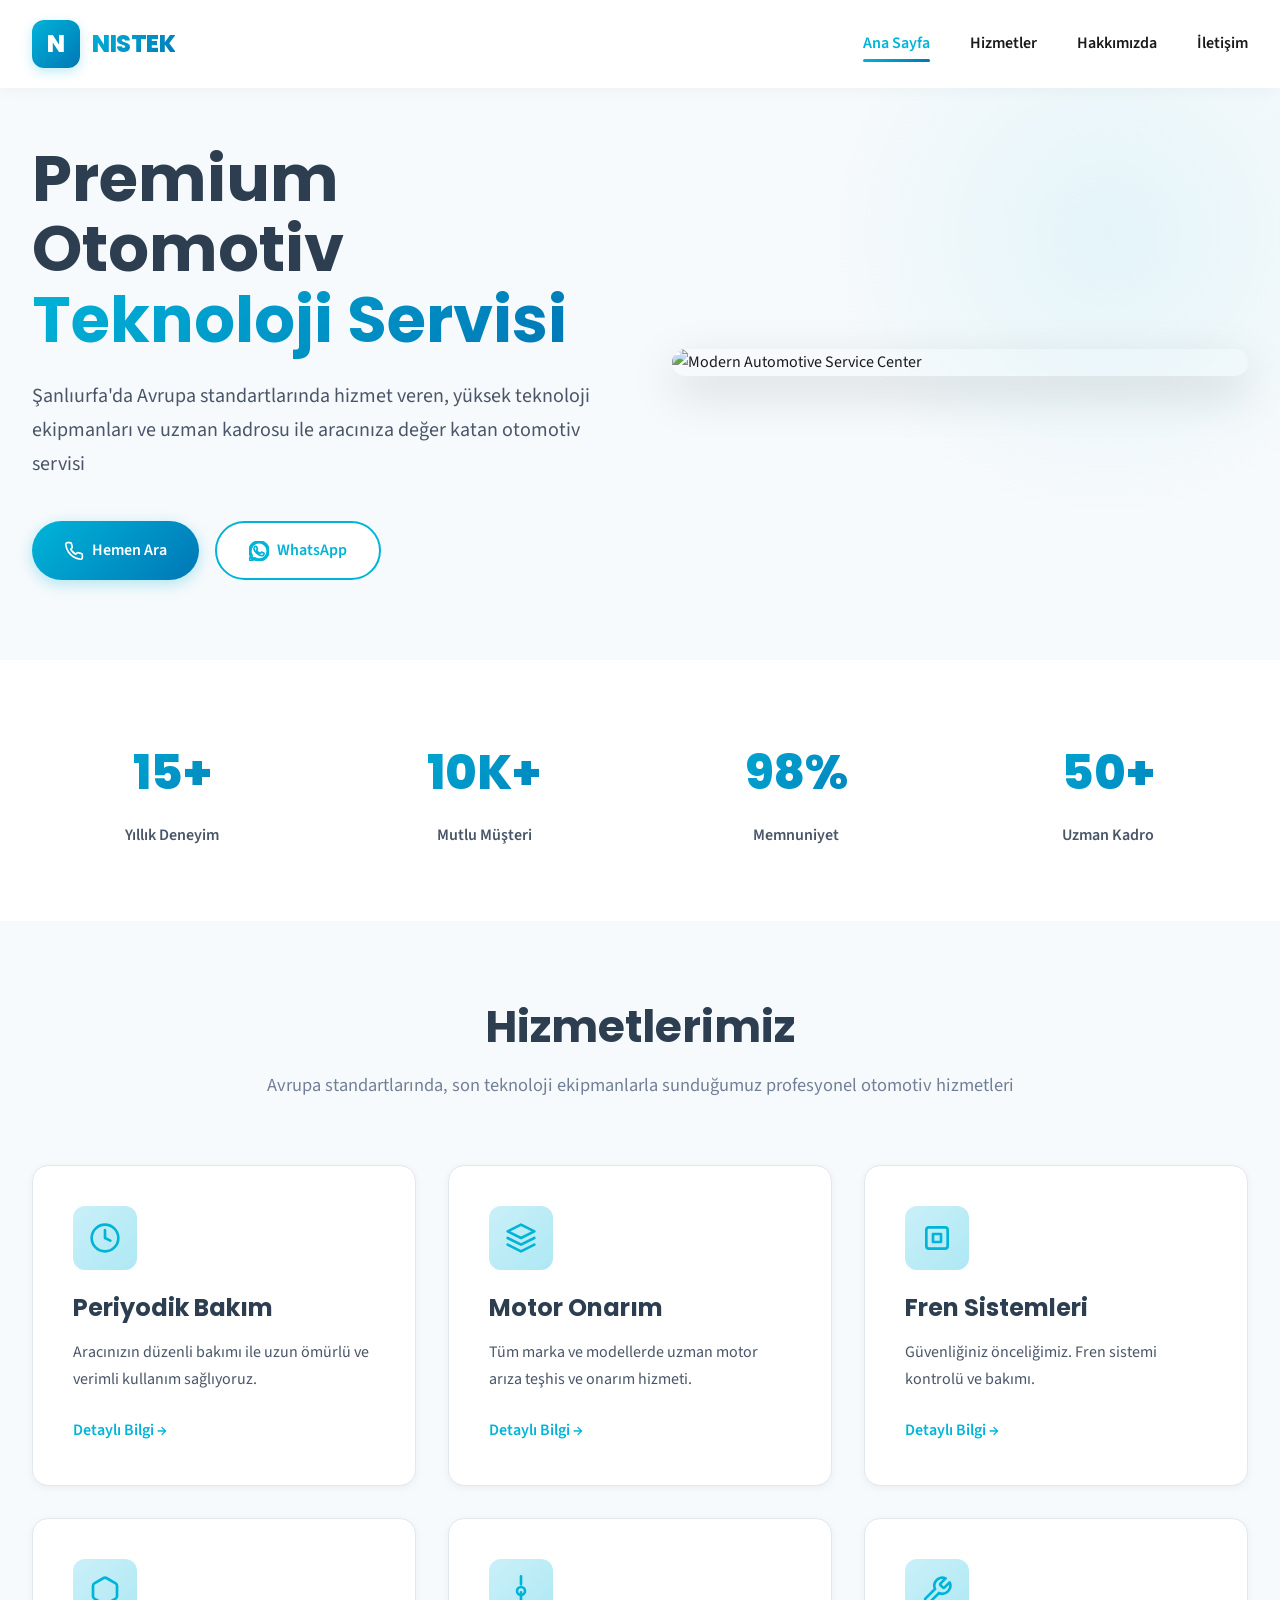
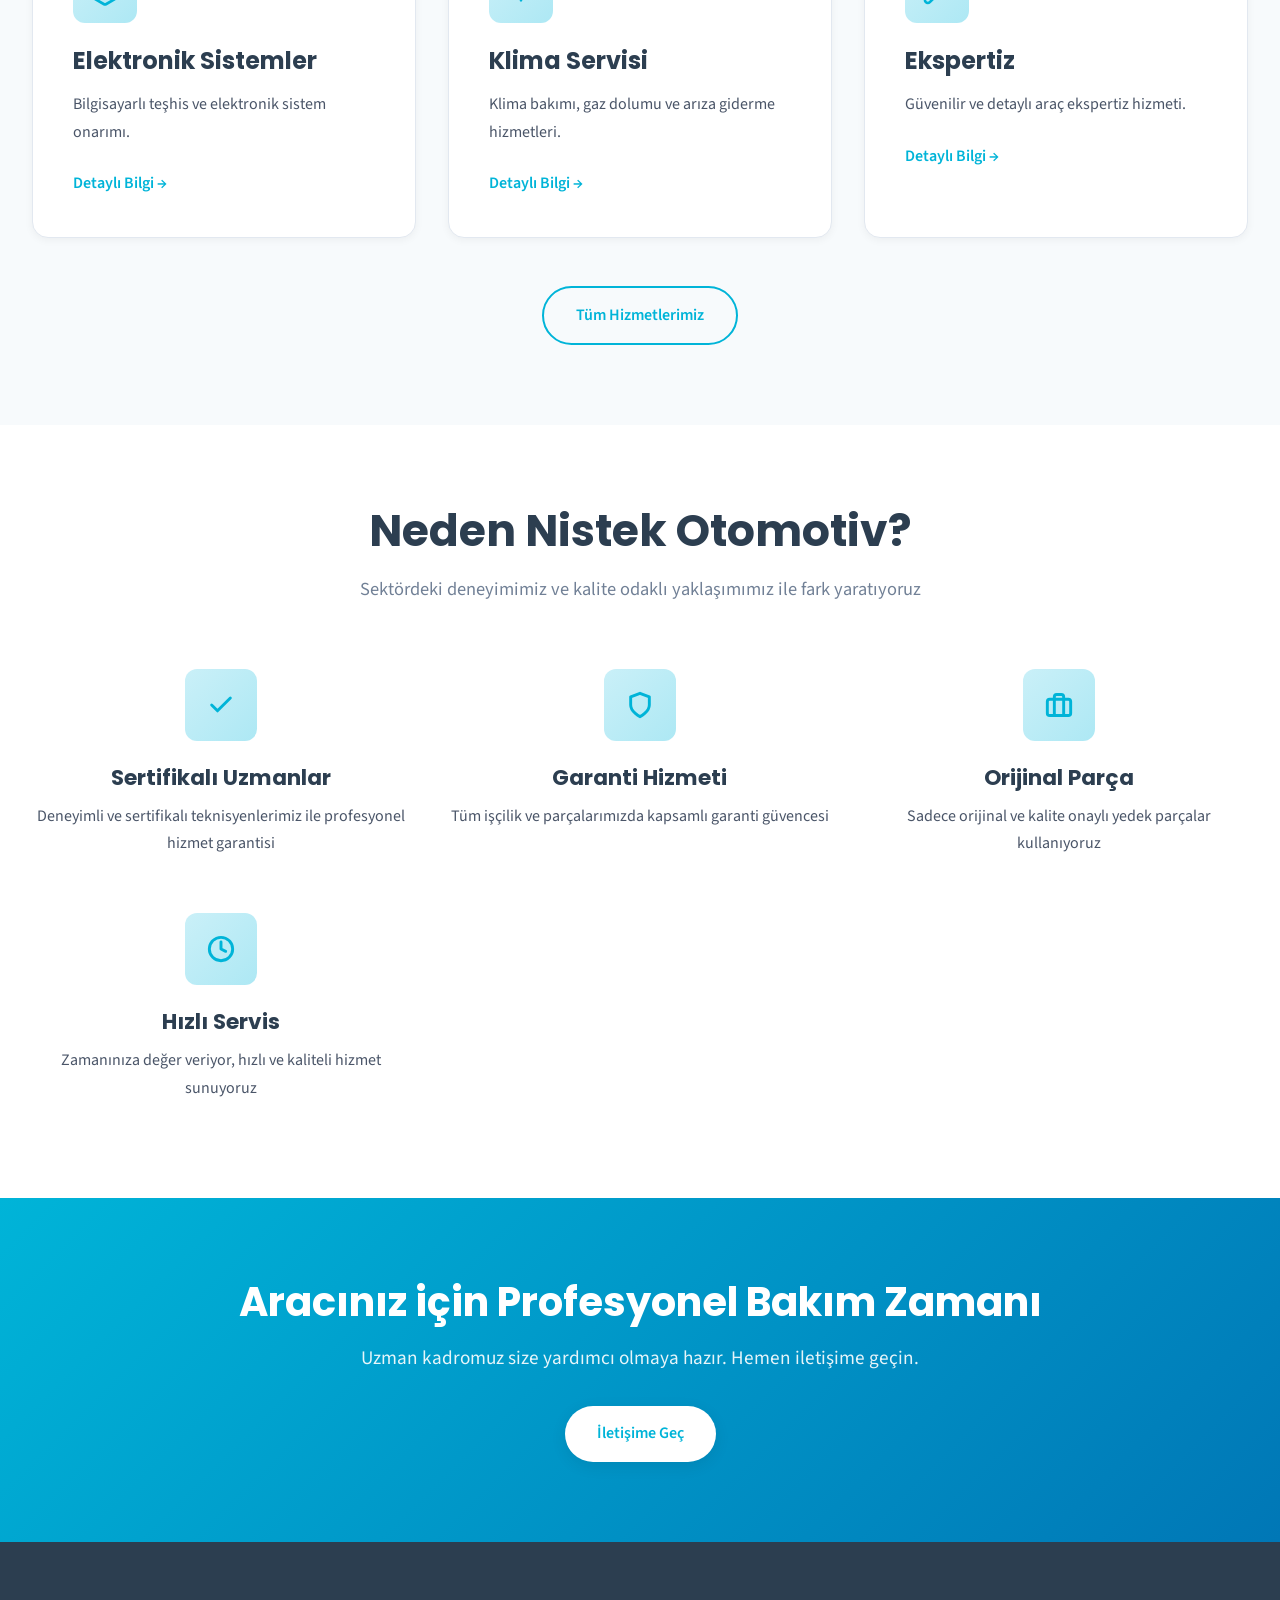
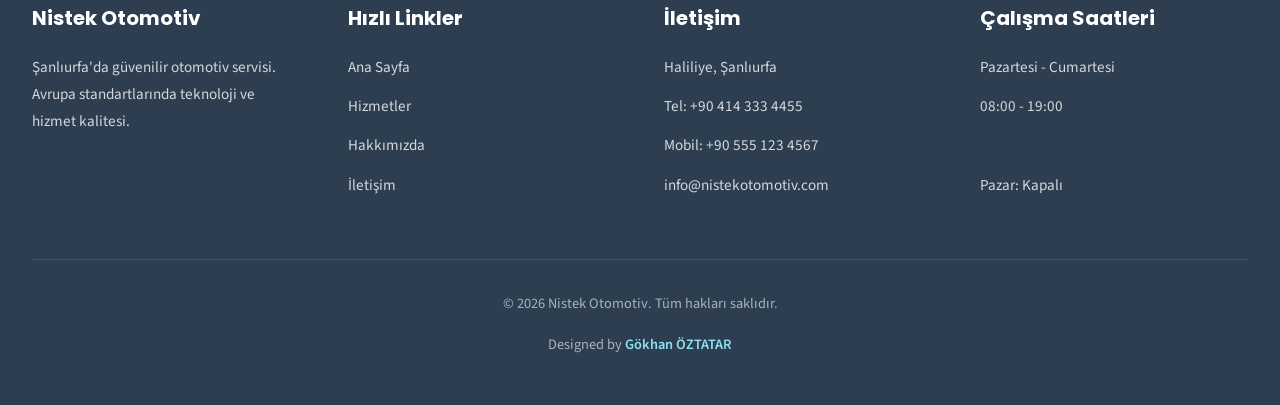
==== index.html @ 3eafb085 "Add files via upload" ====
<!DOCTYPE html>
<html lang="tr">
<head>
    <meta charset="UTF-8">
    <meta name="viewport" content="width=device-width, initial-scale=1.0">
    <title>Nistek Otomotiv - Premium Otomotiv Teknoloji Servisi | Şanlıurfa</title>
    <meta name="description" content="Şanlıurfa'nın en güvenilir otomotiv servisi. Avrupa standartlarında teknoloji ve uzman kadro ile araç bakım ve onarım hizmetleri.">
    <link href="https://fonts.googleapis.com/css2?family=Poppins:wght@300;400;500;600;700;800&family=Source+Sans+Pro:wght@300;400;600;700&display=swap" rel="stylesheet">
    <link rel="stylesheet" href="style.css">
</head>
<body>
    <!-- Header / Navigation -->
    <header class="site-header">
        <div class="container">
            <div class="logo">
                <a href="index.html">
                    <span class="logo-icon">N</span>
                    <span class="logo-text">NISTEK</span>
                </a>
            </div>
            <nav class="main-nav">
                <ul class="nav-menu">
                    <li><a href="index.html" class="active">Ana Sayfa</a></li>
                    <li><a href="hizmetler.html">Hizmetler</a></li>
                    <li><a href="hakkimizda.html">Hakkımızda</a></li>
                    <li><a href="iletisim.html">İletişim</a></li>
                </ul>
                <button class="mobile-toggle" aria-label="Menu">
                    <span></span>
                    <span></span>
                    <span></span>
                </button>
            </nav>
        </div>
    </header>

    <!-- Hero Section -->
    <section class="hero">
        <div class="hero-background">
            <div class="hero-pattern"></div>
        </div>
        <div class="container">
            <div class="hero-content">
                <h1 class="hero-title">
                    Premium Otomotiv<br>
                    <span class="gradient-text">Teknoloji Servisi</span>
                </h1>
                <p class="hero-subtitle">
                    Şanlıurfa'da Avrupa standartlarında hizmet veren, yüksek teknoloji ekipmanları ve uzman kadrosu ile aracınıza değer katan otomotiv servisi
                </p>
                <div class="hero-actions">
                    <a href="tel:+904143334455" class="btn btn-primary">
                        <svg viewBox="0 0 24 24" width="20" height="20">
                            <path d="M22 16.92v3a2 2 0 0 1-2.18 2 19.79 19.79 0 0 1-8.63-3.07 19.5 19.5 0 0 1-6-6 19.79 19.79 0 0 1-3.07-8.67A2 2 0 0 1 4.11 2h3a2 2 0 0 1 2 1.72 12.84 12.84 0 0 0 .7 2.81 2 2 0 0 1-.45 2.11L8.09 9.91a16 16 0 0 0 6 6l1.27-1.27a2 2 0 0 1 2.11-.45 12.84 12.84 0 0 0 2.81.7A2 2 0 0 1 22 16.92z"/>
                        </svg>
                        Hemen Ara
                    </a>
                    <a href="https://wa.me/905551234567" class="btn btn-secondary" target="_blank">
                        <svg viewBox="0 0 24 24" width="20" height="20">
                            <path d="M17.472 14.382c-.297-.149-1.758-.867-2.03-.967-.273-.099-.471-.148-.67.15-.197.297-.767.966-.94 1.164-.173.199-.347.223-.644.075-.297-.15-1.255-.463-2.39-1.475-.883-.788-1.48-1.761-1.653-2.059-.173-.297-.018-.458.13-.606.134-.133.298-.347.446-.52.149-.174.198-.298.298-.497.099-.198.05-.371-.025-.52-.075-.149-.669-1.612-.916-2.207-.242-.579-.487-.5-.669-.51-.173-.008-.371-.01-.57-.01-.198 0-.52.074-.792.372-.272.297-1.04 1.016-1.04 2.479 0 1.462 1.065 2.875 1.213 3.074.149.198 2.096 3.2 5.077 4.487.709.306 1.262.489 1.694.625.712.227 1.36.195 1.871.118.571-.085 1.758-.719 2.006-1.413.248-.694.248-1.289.173-1.413-.074-.124-.272-.198-.57-.347m-5.421 7.403h-.004a9.87 9.87 0 01-5.031-1.378l-.361-.214-3.741.982.998-3.648-.235-.374a9.86 9.86 0 01-1.51-5.26c.001-5.45 4.436-9.884 9.888-9.884 2.64 0 5.122 1.03 6.988 2.898a9.825 9.825 0 012.893 6.994c-.003 5.45-4.437 9.884-9.885 9.884m8.413-18.297A11.815 11.815 0 0012.05 0C5.495 0 .16 5.335.157 11.892c0 2.096.547 4.142 1.588 5.945L.057 24l6.305-1.654a11.882 11.882 0 005.683 1.448h.005c6.554 0 11.89-5.335 11.893-11.893a11.821 11.821 0 00-3.48-8.413Z"/>
                        </svg>
                        WhatsApp
                    </a>
                </div>
            </div>
            <div class="hero-image">
                <div class="hero-image-wrapper">
                    <img src="https://images.unsplash.com/photo-1486262715619-67b85e0b08d3?w=800&h=600&fit=crop" alt="Modern Automotive Service Center">
                </div>
            </div>
        </div>
    </section>

    <!-- Trust Indicators -->
    <section class="trust-section">
        <div class="container">
            <div class="trust-grid">
                <div class="trust-item">
                    <div class="trust-number">15+</div>
                    <div class="trust-label">Yıllık Deneyim</div>
                </div>
                <div class="trust-item">
                    <div class="trust-number">10K+</div>
                    <div class="trust-label">Mutlu Müşteri</div>
                </div>
                <div class="trust-item">
                    <div class="trust-number">98%</div>
                    <div class="trust-label">Memnuniyet</div>
                </div>
                <div class="trust-item">
                    <div class="trust-number">50+</div>
                    <div class="trust-label">Uzman Kadro</div>
                </div>
            </div>
        </div>
    </section>

    <!-- Services Preview -->
    <section class="services-preview">
        <div class="container">
            <div class="section-header">
                <h2>Hizmetlerimiz</h2>
                <p>Avrupa standartlarında, son teknoloji ekipmanlarla sunduğumuz profesyonel otomotiv hizmetleri</p>
            </div>
            <div class="services-grid">
                <div class="service-card">
                    <div class="service-icon">
                        <svg viewBox="0 0 24 24" width="32" height="32">
                            <circle cx="12" cy="12" r="10"/>
                            <path d="M12 6v6l4 2"/>
                        </svg>
                    </div>
                    <h3>Periyodik Bakım</h3>
                    <p>Aracınızın düzenli bakımı ile uzun ömürlü ve verimli kullanım sağlıyoruz.</p>
                    <a href="hizmetler.html#bakim" class="service-link">Detaylı Bilgi →</a>
                </div>

                <div class="service-card">
                    <div class="service-icon">
                        <svg viewBox="0 0 24 24" width="32" height="32">
                            <path d="M12 2L2 7l10 5 10-5-10-5z"/>
                            <path d="M2 17l10 5 10-5M2 12l10 5 10-5"/>
                        </svg>
                    </div>
                    <h3>Motor Onarım</h3>
                    <p>Tüm marka ve modellerde uzman motor arıza teşhis ve onarım hizmeti.</p>
                    <a href="hizmetler.html#motor" class="service-link">Detaylı Bilgi →</a>
                </div>

                <div class="service-card">
                    <div class="service-icon">
                        <svg viewBox="0 0 24 24" width="32" height="32">
                            <rect x="4" y="4" width="16" height="16" rx="2"/>
                            <rect x="9" y="9" width="6" height="6"/>
                        </svg>
                    </div>
                    <h3>Fren Sistemleri</h3>
                    <p>Güvenliğiniz önceliğimiz. Fren sistemi kontrolü ve bakımı.</p>
                    <a href="hizmetler.html#fren" class="service-link">Detaylı Bilgi →</a>
                </div>

                <div class="service-card">
                    <div class="service-icon">
                        <svg viewBox="0 0 24 24" width="32" height="32">
                            <path d="M21 16V8a2 2 0 0 0-1-1.73l-7-4a2 2 0 0 0-2 0l-7 4A2 2 0 0 0 3 8v8a2 2 0 0 0 1 1.73l7 4a2 2 0 0 0 2 0l7-4A2 2 0 0 0 21 16z"/>
                        </svg>
                    </div>
                    <h3>Elektronik Sistemler</h3>
                    <p>Bilgisayarlı teşhis ve elektronik sistem onarımı.</p>
                    <a href="hizmetler.html#elektronik" class="service-link">Detaylı Bilgi →</a>
                </div>

                <div class="service-card">
                    <div class="service-icon">
                        <svg viewBox="0 0 24 24" width="32" height="32">
                            <circle cx="12" cy="12" r="3"/>
                            <path d="M12 1v6m0 6v6"/>
                        </svg>
                    </div>
                    <h3>Klima Servisi</h3>
                    <p>Klima bakımı, gaz dolumu ve arıza giderme hizmetleri.</p>
                    <a href="hizmetler.html#klima" class="service-link">Detaylı Bilgi →</a>
                </div>

                <div class="service-card">
                    <div class="service-icon">
                        <svg viewBox="0 0 24 24" width="32" height="32">
                            <path d="M14.7 6.3a1 1 0 0 0 0 1.4l1.6 1.6a1 1 0 0 0 1.4 0l3.77-3.77a6 6 0 0 1-7.94 7.94l-6.91 6.91a2.12 2.12 0 0 1-3-3l6.91-6.91a6 6 0 0 1 7.94-7.94l-3.76 3.76z"/>
                        </svg>
                    </div>
                    <h3>Ekspertiz</h3>
                    <p>Güvenilir ve detaylı araç ekspertiz hizmeti.</p>
                    <a href="hizmetler.html#ekspertiz" class="service-link">Detaylı Bilgi →</a>
                </div>
            </div>
            <div class="section-cta">
                <a href="hizmetler.html" class="btn btn-outline">Tüm Hizmetlerimiz</a>
            </div>
        </div>
    </section>

    <!-- Why Choose Section -->
    <section class="why-choose">
        <div class="container">
            <div class="section-header">
                <h2>Neden Nistek Otomotiv?</h2>
                <p>Sektördeki deneyimimiz ve kalite odaklı yaklaşımımız ile fark yaratıyoruz</p>
            </div>
            <div class="features-grid">
                <div class="feature-card">
                    <div class="feature-icon">
                        <svg viewBox="0 0 24 24" width="28" height="28">
                            <polyline points="20 6 9 17 4 12"/>
                        </svg>
                    </div>
                    <h3>Sertifikalı Uzmanlar</h3>
                    <p>Deneyimli ve sertifikalı teknisyenlerimiz ile profesyonel hizmet garantisi</p>
                </div>
                <div class="feature-card">
                    <div class="feature-icon">
                        <svg viewBox="0 0 24 24" width="28" height="28">
                            <path d="M12 22s8-4 8-10V5l-8-3-8 3v7c0 6 8 10 8 10z"/>
                        </svg>
                    </div>
                    <h3>Garanti Hizmeti</h3>
                    <p>Tüm işçilik ve parçalarımızda kapsamlı garanti güvencesi</p>
                </div>
                <div class="feature-card">
                    <div class="feature-icon">
                        <svg viewBox="0 0 24 24" width="28" height="28">
                            <rect x="2" y="7" width="20" height="14" rx="2"/>
                            <path d="M16 21V5a2 2 0 0 0-2-2h-4a2 2 0 0 0-2 2v16"/>
                        </svg>
                    </div>
                    <h3>Orijinal Parça</h3>
                    <p>Sadece orijinal ve kalite onaylı yedek parçalar kullanıyoruz</p>
                </div>
                <div class="feature-card">
                    <div class="feature-icon">
                        <svg viewBox="0 0 24 24" width="28" height="28">
                            <circle cx="12" cy="12" r="10"/>
                            <polyline points="12 6 12 12 16 14"/>
                        </svg>
                    </div>
                    <h3>Hızlı Servis</h3>
                    <p>Zamanınıza değer veriyor, hızlı ve kaliteli hizmet sunuyoruz</p>
                </div>
            </div>
        </div>
    </section>

    <!-- CTA Section -->
    <section class="cta-section">
        <div class="container">
            <div class="cta-content">
                <h2>Aracınız için Profesyonel Bakım Zamanı</h2>
                <p>Uzman kadromuz size yardımcı olmaya hazır. Hemen iletişime geçin.</p>
                <a href="iletisim.html" class="btn btn-light">İletişime Geç</a>
            </div>
        </div>
    </section>

    <!-- Footer -->
    <footer class="site-footer">
        <div class="container">
            <div class="footer-grid">
                <div class="footer-col">
                    <h4>Nistek Otomotiv</h4>
                    <p>Şanlıurfa'da güvenilir otomotiv servisi. Avrupa standartlarında teknoloji ve hizmet kalitesi.</p>
                </div>
                <div class="footer-col">
                    <h4>Hızlı Linkler</h4>
                    <ul>
                        <li><a href="index.html">Ana Sayfa</a></li>
                        <li><a href="hizmetler.html">Hizmetler</a></li>
                        <li><a href="hakkimizda.html">Hakkımızda</a></li>
                        <li><a href="iletisim.html">İletişim</a></li>
                    </ul>
                </div>
                <div class="footer-col">
                    <h4>İletişim</h4>
                    <ul>
                        <li>Haliliye, Şanlıurfa</li>
                        <li>Tel: +90 414 333 4455</li>
                        <li>Mobil: +90 555 123 4567</li>
                        <li>info@nistekotomotiv.com</li>
                    </ul>
                </div>
                <div class="footer-col">
                    <h4>Çalışma Saatleri</h4>
                    <ul>
                        <li>Pazartesi - Cumartesi</li>
                        <li>08:00 - 19:00</li>
                        <li>&nbsp;</li>
                        <li>Pazar: Kapalı</li>
                    </ul>
                </div>
            </div>
            <div class="footer-bottom">
                <p>&copy; 2026 Nistek Otomotiv. Tüm hakları saklıdır.</p>
                <p class="designer-credit">Designed by <a href="https://gokhanoztatar.com" target="_blank" rel="noopener noreferrer">Gökhan ÖZTATAR</a></p>
            </div>
        </div>
    </footer>

    <script src="script.js"></script>
</body>
</html>
---- style.css ----
/* ==========================================
   NISTEK OTOMOTIV - MODERN DESIGN SYSTEM
   European Automotive Technology Style
   ========================================== */

/* === CSS VARIABLES === */
:root {
    /* Colors */
    --primary-blue: #00B4D8;
    --primary-blue-dark: #0096C7;
    --secondary-blue: #0077B6;
    --accent-cyan: #90E0EF;
    --dark-graphite: #2C3E50;
    --dark-slate: #34495E;
    --text-dark: #1A1A1A;
    --text-medium: #4A5568;
    --text-light: #718096;
    --bg-white: #FFFFFF;
    --bg-light: #F7FAFC;
    --bg-gray: #EDF2F7;
    --border-color: #E2E8F0;
    
    /* Gradients */
    --gradient-primary: linear-gradient(135deg, #00B4D8 0%, #0077B6 100%);
    --gradient-light: linear-gradient(135deg, #CAF0F8 0%, #ADE8F4 100%);
    
    /* Spacing */
    --spacing-xs: 0.5rem;
    --spacing-sm: 1rem;
    --spacing-md: 1.5rem;
    --spacing-lg: 2rem;
    --spacing-xl: 3rem;
    --spacing-2xl: 4rem;
    
    /* Typography */
    --font-heading: 'Poppins', sans-serif;
    --font-body: 'Source Sans Pro', sans-serif;
    
    /* Shadows */
    --shadow-sm: 0 2px 8px rgba(0, 0, 0, 0.05);
    --shadow-md: 0 4px 16px rgba(0, 0, 0, 0.08);
    --shadow-lg: 0 8px 32px rgba(0, 0, 0, 0.12);
    --shadow-xl: 0 16px 48px rgba(0, 0, 0, 0.15);
    
    /* Border Radius */
    --radius-sm: 8px;
    --radius-md: 12px;
    --radius-lg: 16px;
    --radius-xl: 24px;
    --radius-full: 9999px;
    
    /* Transitions */
    --transition-base: all 0.3s cubic-bezier(0.4, 0, 0.2, 1);
    --transition-fast: all 0.15s ease;
}

/* === RESET & BASE === */
* {
    margin: 0;
    padding: 0;
    box-sizing: border-box;
}

html {
    scroll-behavior: smooth;
    font-size: 16px;
}

body {
    font-family: var(--font-body);
    color: var(--text-dark);
    background: var(--bg-light);
    line-height: 1.7;
    -webkit-font-smoothing: antialiased;
    -moz-osx-font-smoothing: grayscale;
}

img {
    max-width: 100%;
    height: auto;
    display: block;
}

a {
    color: inherit;
    text-decoration: none;
    transition: var(--transition-base);
}

ul {
    list-style: none;
}

/* === TYPOGRAPHY === */
h1, h2, h3, h4, h5, h6 {
    font-family: var(--font-heading);
    font-weight: 700;
    line-height: 1.2;
    color: var(--dark-graphite);
}

h1 { font-size: 3.5rem; }
h2 { font-size: 2.5rem; }
h3 { font-size: 1.75rem; }
h4 { font-size: 1.5rem; }
h5 { font-size: 1.25rem; }
h6 { font-size: 1rem; }

p {
    margin-bottom: 1rem;
    color: var(--text-medium);
}

.lead-text {
    font-size: 1.25rem;
    font-weight: 600;
    color: var(--dark-graphite);
    line-height: 1.6;
}

.gradient-text {
    background: var(--gradient-primary);
    -webkit-background-clip: text;
    -webkit-text-fill-color: transparent;
    background-clip: text;
}

/* === CONTAINER === */
.container {
    max-width: 1280px;
    margin: 0 auto;
    padding: 0 2rem;
}

@media (max-width: 768px) {
    .container {
        padding: 0 1.5rem;
    }
}

/* === HEADER & NAVIGATION === */
.site-header {
    position: fixed;
    top: 0;
    left: 0;
    right: 0;
    background: rgba(255, 255, 255, 0.95);
    backdrop-filter: blur(12px);
    -webkit-backdrop-filter: blur(12px);
    box-shadow: 0 2px 16px rgba(0, 0, 0, 0.04);
    z-index: 1000;
    padding: 1.25rem 0;
    transition: var(--transition-base);
}

.site-header .container {
    display: flex;
    justify-content: space-between;
    align-items: center;
}

/* Logo */
.logo a {
    display: flex;
    align-items: center;
    gap: 0.75rem;
    font-family: var(--font-heading);
    font-weight: 800;
    font-size: 1.5rem;
}

.logo-icon {
    width: 48px;
    height: 48px;
    background: var(--gradient-primary);
    border-radius: var(--radius-md);
    display: flex;
    align-items: center;
    justify-content: center;
    color: white;
    font-size: 1.5rem;
    font-weight: 800;
    box-shadow: 0 4px 12px rgba(0, 180, 216, 0.25);
}

.logo-text {
    background: var(--gradient-primary);
    -webkit-background-clip: text;
    -webkit-text-fill-color: transparent;
    background-clip: text;
    letter-spacing: -0.5px;
}

/* Navigation */
.nav-menu {
    display: flex;
    gap: 2.5rem;
    align-items: center;
}

.nav-menu a {
    font-weight: 600;
    font-size: 1rem;
    color: var(--text-dark);
    position: relative;
    padding: 0.5rem 0;
}

.nav-menu a::after {
    content: '';
    position: absolute;
    bottom: 0;
    left: 0;
    width: 0;
    height: 3px;
    background: var(--gradient-primary);
    border-radius: 2px;
    transition: width 0.3s ease;
}

.nav-menu a:hover::after,
.nav-menu a.active::after {
    width: 100%;
}

.nav-menu a:hover,
.nav-menu a.active {
    color: var(--primary-blue);
}

/* Mobile Toggle */
.mobile-toggle {
    display: none;
    flex-direction: column;
    gap: 5px;
    background: none;
    border: none;
    cursor: pointer;
    padding: 0.5rem;
}

.mobile-toggle span {
    width: 28px;
    height: 3px;
    background: var(--dark-graphite);
    border-radius: 2px;
    transition: var(--transition-base);
}

/* === BUTTONS === */
.btn {
    display: inline-flex;
    align-items: center;
    gap: 0.5rem;
    padding: 0.875rem 2rem;
    font-family: var(--font-body);
    font-weight: 600;
    font-size: 1rem;
    border-radius: var(--radius-full);
    cursor: pointer;
    transition: var(--transition-base);
    border: none;
    text-align: center;
}

.btn svg {
    fill: none;
    stroke: currentColor;
    stroke-width: 2;
    stroke-linecap: round;
    stroke-linejoin: round;
}

.btn-primary {
    background: var(--gradient-primary);
    color: white;
    box-shadow: 0 4px 16px rgba(0, 180, 216, 0.3);
}

.btn-primary:hover {
    transform: translateY(-2px);
    box-shadow: 0 8px 24px rgba(0, 180, 216, 0.4);
}

.btn-secondary {
    background: white;
    color: var(--primary-blue);
    border: 2px solid var(--primary-blue);
}

.btn-secondary:hover {
    background: var(--primary-blue);
    color: white;
}

.btn-light {
    background: white;
    color: var(--primary-blue);
    box-shadow: var(--shadow-md);
}

.btn-light:hover {
    background: var(--bg-light);
    transform: translateY(-2px);
}

.btn-outline {
    background: transparent;
    color: var(--primary-blue);
    border: 2px solid var(--primary-blue);
}

.btn-outline:hover {
    background: var(--primary-blue);
    color: white;
}

.btn-full {
    width: 100%;
    justify-content: center;
}

/* === HERO SECTION === */
.hero {
    padding: 9rem 0 5rem;
    background: var(--bg-light);
    position: relative;
    overflow: hidden;
}

.hero-background {
    position: absolute;
    top: 0;
    left: 0;
    right: 0;
    bottom: 0;
    z-index: 0;
}

.hero-pattern {
    position: absolute;
    top: -10%;
    right: -10%;
    width: 600px;
    height: 600px;
    background: radial-gradient(circle, rgba(0, 180, 216, 0.08) 0%, transparent 70%);
    border-radius: 50%;
    animation: float 8s ease-in-out infinite;
}

@keyframes float {
    0%, 100% { transform: translate(0, 0); }
    50% { transform: translate(-30px, -30px); }
}

.hero .container {
    position: relative;
    z-index: 1;
    display: grid;
    grid-template-columns: 1fr 1fr;
    gap: 4rem;
    align-items: center;
}

.hero-title {
    font-size: 4rem;
    margin-bottom: 1.5rem;
    line-height: 1.1;
    animation: fadeInUp 0.8s ease-out;
}

.hero-subtitle {
    font-size: 1.25rem;
    color: var(--text-medium);
    margin-bottom: 2.5rem;
    line-height: 1.7;
    animation: fadeInUp 0.8s ease-out 0.2s both;
}

.hero-actions {
    display: flex;
    gap: 1rem;
    flex-wrap: wrap;
    animation: fadeInUp 0.8s ease-out 0.4s both;
}

.hero-image-wrapper {
    position: relative;
    border-radius: var(--radius-xl);
    overflow: hidden;
    box-shadow: var(--shadow-xl);
    animation: fadeInRight 0.8s ease-out 0.3s both;
}

.hero-image-wrapper img {
    width: 100%;
    height: auto;
    display: block;
}

@keyframes fadeInUp {
    from {
        opacity: 0;
        transform: translateY(30px);
    }
    to {
        opacity: 1;
        transform: translateY(0);
    }
}

@keyframes fadeInRight {
    from {
        opacity: 0;
        transform: translateX(30px);
    }
    to {
        opacity: 1;
        transform: translateX(0);
    }
}

/* === TRUST SECTION === */
.trust-section {
    padding: 3rem 0;
    background: white;
}

.trust-grid {
    display: grid;
    grid-template-columns: repeat(4, 1fr);
    gap: 2rem;
}

.trust-item {
    text-align: center;
    padding: 1.5rem;
}

.trust-number {
    font-family: var(--font-heading);
    font-size: 3rem;
    font-weight: 800;
    background: var(--gradient-primary);
    -webkit-background-clip: text;
    -webkit-text-fill-color: transparent;
    background-clip: text;
    margin-bottom: 0.5rem;
}

.trust-label {
    font-weight: 600;
    color: var(--text-medium);
    font-size: 1rem;
}

/* === SECTION STYLES === */
section {
    padding: 5rem 0;
}

.section-header {
    text-align: center;
    margin-bottom: 4rem;
    max-width: 800px;
    margin-left: auto;
    margin-right: auto;
}

.section-header h2 {
    font-size: 2.75rem;
    margin-bottom: 1rem;
}

.section-header p {
    font-size: 1.15rem;
    color: var(--text-light);
}

.section-cta {
    text-align: center;
    margin-top: 3rem;
}

/* === SERVICES GRID === */
.services-preview {
    background: var(--bg-light);
}

.services-grid {
    display: grid;
    grid-template-columns: repeat(auto-fit, minmax(320px, 1fr));
    gap: 2rem;
}

.service-card {
    background: white;
    padding: 2.5rem;
    border-radius: var(--radius-lg);
    box-shadow: var(--shadow-sm);
    transition: var(--transition-base);
    border: 1px solid var(--border-color);
}

.service-card:hover {
    transform: translateY(-8px);
    box-shadow: var(--shadow-lg);
    border-color: var(--primary-blue);
}

.service-icon {
    width: 64px;
    height: 64px;
    background: var(--gradient-light);
    border-radius: var(--radius-md);
    display: flex;
    align-items: center;
    justify-content: center;
    margin-bottom: 1.5rem;
}

.service-icon svg {
    stroke: var(--primary-blue);
    fill: none;
    stroke-width: 2;
    stroke-linecap: round;
    stroke-linejoin: round;
}

.service-card h3 {
    font-size: 1.5rem;
    margin-bottom: 1rem;
    color: var(--dark-graphite);
}

.service-card p {
    color: var(--text-medium);
    line-height: 1.7;
    margin-bottom: 1.5rem;
}

.service-link {
    color: var(--primary-blue);
    font-weight: 600;
    display: inline-flex;
    align-items: center;
    gap: 0.5rem;
}

.service-link:hover {
    gap: 0.75rem;
}

/* === FEATURES GRID === */
.why-choose {
    background: white;
}

.features-grid {
    display: grid;
    grid-template-columns: repeat(auto-fit, minmax(280px, 1fr));
    gap: 2.5rem;
}

.feature-card {
    text-align: center;
}

.feature-icon {
    width: 72px;
    height: 72px;
    background: var(--gradient-light);
    border-radius: var(--radius-md);
    display: flex;
    align-items: center;
    justify-content: center;
    margin: 0 auto 1.5rem;
}

.feature-icon svg {
    stroke: var(--primary-blue);
    fill: none;
    stroke-width: 2.5;
    stroke-linecap: round;
    stroke-linejoin: round;
}

.feature-card h3 {
    font-size: 1.35rem;
    margin-bottom: 0.75rem;
}

.feature-card p {
    color: var(--text-medium);
    line-height: 1.7;
}

/* === CTA SECTION === */
.cta-section {
    background: var(--gradient-primary);
    padding: 5rem 0;
    text-align: center;
}

.cta-content h2 {
    color: white;
    font-size: 2.5rem;
    margin-bottom: 1rem;
}

.cta-content p {
    color: rgba(255, 255, 255, 0.9);
    font-size: 1.2rem;
    margin-bottom: 2rem;
}

/* === PAGE HEADER === */
.page-header {
    padding: 10rem 0 5rem;
    background: var(--gradient-light);
    text-align: center;
}

.page-header h1 {
    font-size: 3.5rem;
    margin-bottom: 1rem;
}

.page-header p {
    font-size: 1.25rem;
    color: var(--text-medium);
}

/* === SERVICES DETAIL PAGE === */
.services-detail {
    background: var(--bg-light);
}

.service-detail-card {
    background: white;
    border-radius: var(--radius-xl);
    padding: 3rem;
    margin-bottom: 3rem;
    box-shadow: var(--shadow-md);
}

.service-detail-header {
    display: flex;
    gap: 2rem;
    align-items: center;
    margin-bottom: 2.5rem;
    padding-bottom: 2rem;
    border-bottom: 2px solid var(--bg-gray);
}

.service-detail-icon {
    width: 80px;
    height: 80px;
    background: var(--gradient-primary);
    border-radius: var(--radius-lg);
    display: flex;
    align-items: center;
    justify-content: center;
    flex-shrink: 0;
    box-shadow: 0 8px 24px rgba(0, 180, 216, 0.3);
}

.service-detail-icon svg {
    stroke: white;
    fill: none;
    stroke-width: 2;
    stroke-linecap: round;
    stroke-linejoin: round;
}

.service-detail-title h2 {
    font-size: 2.25rem;
    margin-bottom: 0.5rem;
}

.service-detail-subtitle {
    color: var(--text-light);
    font-size: 1.15rem;
}

.service-detail-content {
    display: grid;
    grid-template-columns: 2fr 1fr;
    gap: 3rem;
}

.service-detail-text h3 {
    font-size: 1.5rem;
    margin: 2rem 0 1rem;
    color: var(--dark-graphite);
}

.service-detail-text h3:first-child {
    margin-top: 0;
}

.service-detail-text p {
    color: var(--text-medium);
    line-height: 1.8;
    margin-bottom: 1.5rem;
}

.service-list {
    list-style: none;
    margin: 1.5rem 0;
}

.service-list li {
    padding: 0.75rem 0 0.75rem 2rem;
    position: relative;
    color: var(--text-medium);
}

.service-list li::before {
    content: '✓';
    position: absolute;
    left: 0;
    color: var(--primary-blue);
    font-weight: 700;
    font-size: 1.2rem;
}

.service-detail-image {
    position: sticky;
    top: 120px;
}

.service-detail-image img {
    width: 100%;
    border-radius: var(--radius-lg);
    box-shadow: var(--shadow-lg);
}

/* === ABOUT PAGE === */
.about-story {
    background: white;
}

.about-grid {
    display: grid;
    grid-template-columns: 1.2fr 1fr;
    gap: 4rem;
    align-items: center;
}

.about-content h2 {
    font-size: 2.5rem;
    margin-bottom: 1.5rem;
}

.about-content p {
    font-size: 1.1rem;
    line-height: 1.8;
    margin-bottom: 1.5rem;
}

.signature {
    margin-top: 2.5rem;
    padding-top: 2rem;
    border-top: 2px solid var(--bg-gray);
}

.signature strong {
    color: var(--dark-graphite);
    font-size: 1.1rem;
}

.about-image {
    position: relative;
}

.about-image img {
    width: 100%;
    border-radius: var(--radius-xl);
    box-shadow: var(--shadow-xl);
}

/* Mission & Vision */
.mission-vision {
    background: var(--bg-light);
}

.mv-grid {
    display: grid;
    grid-template-columns: repeat(2, 1fr);
    gap: 3rem;
}

.mv-card {
    background: white;
    padding: 3rem;
    border-radius: var(--radius-lg);
    box-shadow: var(--shadow-md);
    text-align: center;
}

.mv-icon {
    width: 80px;
    height: 80px;
    background: var(--gradient-light);
    border-radius: var(--radius-md);
    display: flex;
    align-items: center;
    justify-content: center;
    margin: 0 auto 1.5rem;
}

.mv-icon svg {
    stroke: var(--primary-blue);
    fill: none;
    stroke-width: 2;
}

.mv-card h3 {
    font-size: 1.75rem;
    margin-bottom: 1rem;
}

.mv-card p {
    font-size: 1.1rem;
    line-height: 1.8;
}

/* Values Section */
.values-section {
    background: white;
}

.values-grid {
    display: grid;
    grid-template-columns: repeat(auto-fit, minmax(280px, 1fr));
    gap: 2.5rem;
}

.value-card {
    text-align: center;
    padding: 2rem;
}

.value-icon {
    width: 64px;
    height: 64px;
    background: var(--gradient-light);
    border-radius: var(--radius-md);
    display: flex;
    align-items: center;
    justify-content: center;
    margin: 0 auto 1.25rem;
}

.value-icon svg {
    stroke: var(--primary-blue);
    fill: none;
    stroke-width: 2;
}

.value-card h3 {
    font-size: 1.35rem;
    margin-bottom: 0.75rem;
}

/* Team Section */
.team-section {
    background: var(--bg-light);
}

.team-stats {
    display: grid;
    grid-template-columns: repeat(3, 1fr);
    gap: 2rem;
    margin-bottom: 3rem;
}

.team-stat-item {
    text-align: center;
    padding: 2rem;
    background: white;
    border-radius: var(--radius-lg);
    box-shadow: var(--shadow-sm);
}

.team-stat-number {
    font-family: var(--font-heading);
    font-size: 3.5rem;
    font-weight: 800;
    background: var(--gradient-primary);
    -webkit-background-clip: text;
    -webkit-text-fill-color: transparent;
    background-clip: text;
}

.team-stat-label {
    font-weight: 600;
    color: var(--text-medium);
    font-size: 1.1rem;
}

.team-content {
    max-width: 900px;
    margin: 0 auto;
    text-align: center;
}

.team-content p {
    font-size: 1.15rem;
    line-height: 1.8;
    margin-bottom: 1.5rem;
}

/* Certifications */
.certifications-section {
    background: white;
}

.cert-grid {
    display: grid;
    grid-template-columns: repeat(auto-fit, minmax(250px, 1fr));
    gap: 2rem;
}

.cert-card {
    text-align: center;
    padding: 2.5rem 2rem;
    background: var(--bg-light);
    border-radius: var(--radius-lg);
    border: 2px solid var(--border-color);
    transition: var(--transition-base);
}

.cert-card:hover {
    border-color: var(--primary-blue);
    transform: translateY(-5px);
}

.cert-icon {
    width: 60px;
    height: 60px;
    background: var(--gradient-primary);
    color: white;
    border-radius: 50%;
    display: flex;
    align-items: center;
    justify-content: center;
    margin: 0 auto 1.25rem;
    font-size: 2rem;
    font-weight: 700;
}

.cert-card h3 {
    font-size: 1.25rem;
    margin-bottom: 0.5rem;
}

.cert-card p {
    color: var(--text-light);
    font-size: 0.95rem;
}

/* === CONTACT PAGE === */
.contact-info-section {
    background: white;
}

.contact-cards {
    display: grid;
    grid-template-columns: repeat(auto-fit, minmax(280px, 1fr));
    gap: 2rem;
}

.contact-info-card {
    text-align: center;
    padding: 2.5rem 2rem;
    background: var(--bg-light);
    border-radius: var(--radius-lg);
    transition: var(--transition-base);
}

.contact-info-card:hover {
    background: white;
    box-shadow: var(--shadow-md);
    transform: translateY(-5px);
}

.contact-info-icon {
    width: 64px;
    height: 64px;
    background: var(--gradient-light);
    border-radius: var(--radius-md);
    display: flex;
    align-items: center;
    justify-content: center;
    margin: 0 auto 1.5rem;
}

.contact-info-icon svg {
    stroke: var(--primary-blue);
    fill: none;
    stroke-width: 2;
}

.contact-info-card h3 {
    font-size: 1.35rem;
    margin-bottom: 1rem;
}

.contact-info-card p {
    color: var(--text-medium);
    line-height: 1.7;
}

.contact-info-card a {
    color: var(--primary-blue);
    font-weight: 600;
}

.contact-info-card a:hover {
    text-decoration: underline;
}

/* Contact Form Section */
.contact-form-section {
    background: var(--bg-light);
}

.contact-main-grid {
    display: grid;
    grid-template-columns: 1.2fr 1fr;
    gap: 3rem;
}

.contact-form-wrapper {
    background: white;
    padding: 3rem;
    border-radius: var(--radius-xl);
    box-shadow: var(--shadow-md);
}

.form-header {
    margin-bottom: 2.5rem;
}

.form-header h2 {
    font-size: 2rem;
    margin-bottom: 0.75rem;
}

.form-header p {
    color: var(--text-light);
    font-size: 1.05rem;
}

.contact-form .form-row {
    display: grid;
    grid-template-columns: repeat(2, 1fr);
    gap: 1.5rem;
    margin-bottom: 1.5rem;
}

.form-group {
    display: flex;
    flex-direction: column;
}

.form-group label {
    font-weight: 600;
    color: var(--text-dark);
    margin-bottom: 0.5rem;
    font-size: 0.95rem;
}

.form-group input,
.form-group select,
.form-group textarea {
    padding: 0.875rem 1rem;
    border: 2px solid var(--border-color);
    border-radius: var(--radius-sm);
    font-family: var(--font-body);
    font-size: 1rem;
    transition: var(--transition-base);
    background: var(--bg-white);
}

.form-group input:focus,
.form-group select:focus,
.form-group textarea:focus {
    outline: none;
    border-color: var(--primary-blue);
    box-shadow: 0 0 0 4px rgba(0, 180, 216, 0.1);
}

.form-group textarea {
    resize: vertical;
    min-height: 120px;
}

/* Map Wrapper */
.map-wrapper {
    background: white;
    border-radius: var(--radius-xl);
    overflow: hidden;
    box-shadow: var(--shadow-md);
}

.map-header {
    padding: 2rem;
    border-bottom: 2px solid var(--bg-gray);
}

.map-header h3 {
    font-size: 1.5rem;
    margin-bottom: 0.5rem;
}

.map-header p {
    color: var(--text-light);
}

.map-container {
    height: 400px;
    position: relative;
}

.map-container iframe {
    width: 100%;
    height: 100%;
    border: none;
}

.map-footer {
    padding: 1.5rem 2rem;
    text-align: center;
    background: var(--bg-light);
}

/* Quick Contact */
.quick-contact-section {
    background: white;
}

.quick-contact-grid {
    display: grid;
    grid-template-columns: repeat(3, 1fr);
    gap: 2rem;
}

.quick-contact-card {
    text-align: center;
    padding: 3rem 2rem;
    background: var(--bg-light);
    border-radius: var(--radius-lg);
    transition: var(--transition-base);
    border: 2px solid transparent;
}

.quick-contact-card:hover {
    border-color: var(--primary-blue);
    background: white;
    box-shadow: var(--shadow-md);
    transform: translateY(-5px);
}

.quick-contact-icon {
    width: 72px;
    height: 72px;
    background: var(--gradient-light);
    border-radius: var(--radius-md);
    display: flex;
    align-items: center;
    justify-content: center;
    margin: 0 auto 1.5rem;
}

.quick-contact-icon svg {
    stroke: var(--primary-blue);
    fill: currentColor;
}

.quick-contact-icon.whatsapp {
    background: linear-gradient(135deg, #25D366 0%, #128C7E 100%);
}

.quick-contact-icon.whatsapp svg {
    stroke: none;
    fill: white;
}

.quick-contact-card h3 {
    font-size: 1.35rem;
    margin-bottom: 0.5rem;
}

.quick-contact-card p {
    color: var(--text-medium);
    font-weight: 600;
}

/* === FOOTER === */
.site-footer {
    background: var(--dark-graphite);
    color: white;
    padding: 4rem 0 2rem;
}

.footer-grid {
    display: grid;
    grid-template-columns: repeat(4, 1fr);
    gap: 3rem;
    margin-bottom: 3rem;
}

.footer-col h4 {
    color: white;
    font-size: 1.25rem;
    margin-bottom: 1.5rem;
}

.footer-col p,
.footer-col li {
    color: rgba(255, 255, 255, 0.8);
    line-height: 1.8;
    font-size: 0.95rem;
}

.footer-col ul {
    list-style: none;
}

.footer-col ul li {
    margin-bottom: 0.75rem;
}

.footer-col a {
    color: rgba(255, 255, 255, 0.8);
    transition: var(--transition-fast);
}

.footer-col a:hover {
    color: var(--accent-cyan);
}

.footer-bottom {
    text-align: center;
    padding-top: 2rem;
    border-top: 1px solid rgba(255, 255, 255, 0.1);
}

.footer-bottom p {
    color: rgba(255, 255, 255, 0.6);
    font-size: 0.9rem;
}

/* === RESPONSIVE === */

/* Tablet */
@media (max-width: 1024px) {
    h1 { font-size: 3rem; }
    h2 { font-size: 2.25rem; }
    
    .hero .container,
    .about-grid,
    .contact-main-grid {
        grid-template-columns: 1fr;
        gap: 3rem;
    }
    
    .hero-image {
        order: -1;
    }
    
    .service-detail-content {
        grid-template-columns: 1fr;
    }
    
    .service-detail-image {
        position: static;
    }
    
    .footer-grid {
        grid-template-columns: repeat(2, 1fr);
    }
}

/* Mobile */
@media (max-width: 768px) {
    h1 { font-size: 2.5rem; }
    h2 { font-size: 2rem; }
    
    .hero {
        padding: 7rem 0 4rem;
    }
    
    .hero-title {
        font-size: 2.5rem;
    }
    
    .hero-subtitle {
        font-size: 1.1rem;
    }
    
    .page-header {
        padding: 8rem 0 4rem;
    }
    
    .page-header h1 {
        font-size: 2.5rem;
    }
    
    .nav-menu {
        display: none;
    }
    
    .mobile-toggle {
        display: flex;
    }
    
    .nav-menu.active {
        display: flex;
        flex-direction: column;
        position: absolute;
        top: 100%;
        left: 0;
        right: 0;
        background: white;
        padding: 2rem;
        box-shadow: var(--shadow-lg);
        gap: 1rem;
    }
    
    .trust-grid,
    .mv-grid,
    .team-stats,
    .quick-contact-grid {
        grid-template-columns: 1fr;
    }
    
    .contact-form .form-row {
        grid-template-columns: 1fr;
    }
    
    .footer-grid {
        grid-template-columns: 1fr;
        gap: 2rem;
    }
    
    .service-detail-card {
        padding: 2rem 1.5rem;
    }
    
    .service-detail-header {
        flex-direction: column;
        text-align: center;
    }
}

@media (max-width: 480px) {
    .hero-title {
        font-size: 2rem;
    }
    
    .section-header h2 {
        font-size: 1.75rem;
    }
    
    .trust-number,
    .team-stat-number {
        font-size: 2.5rem;
    }
    
    .contact-form-wrapper {
        padding: 2rem 1.5rem;
    }
}

/* === DESIGNER CREDIT === */
.designer-credit {
    margin-top: 1rem;
    font-size: 0.875rem;
    color: rgba(255, 255, 255, 0.6);
}

.designer-credit a {
    color: var(--accent-cyan);
    font-weight: 600;
    transition: var(--transition-base);
}

.designer-credit a:hover {
    color: var(--primary-blue);
    text-decoration: underline;
}
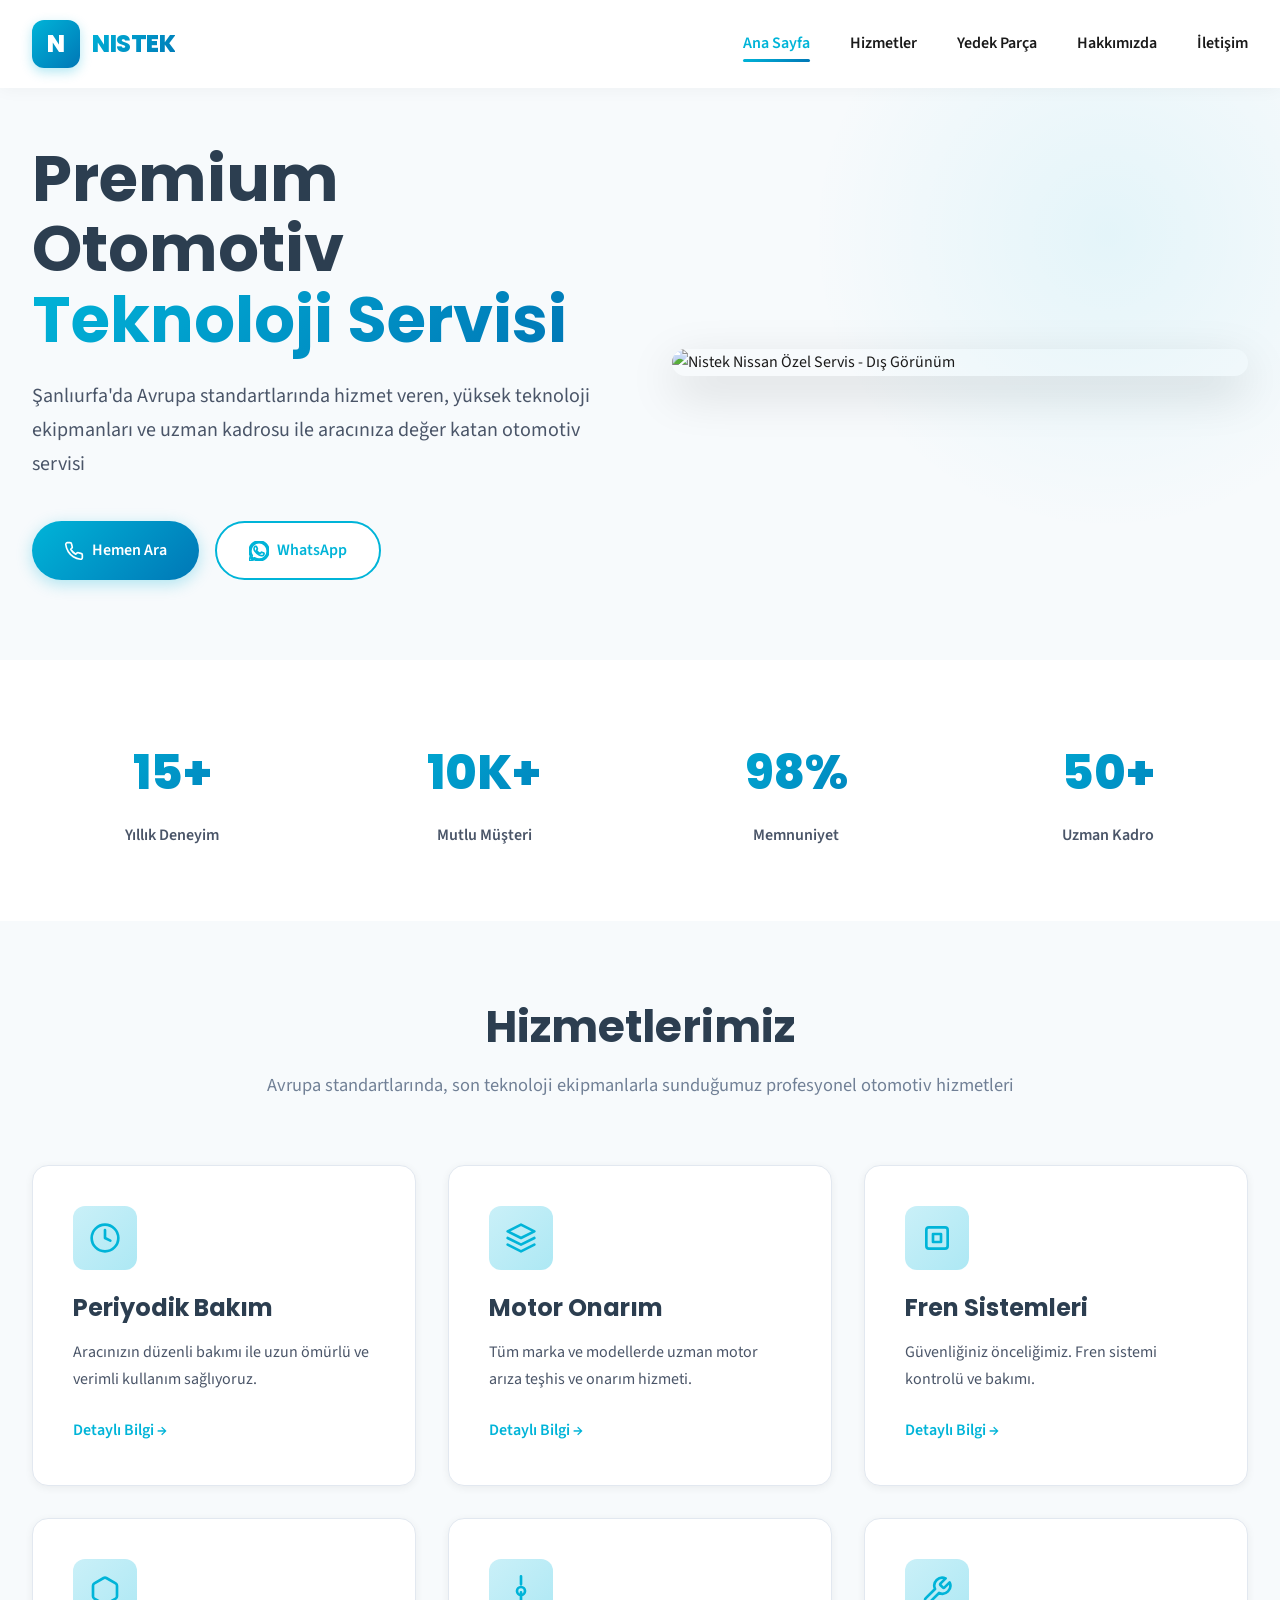
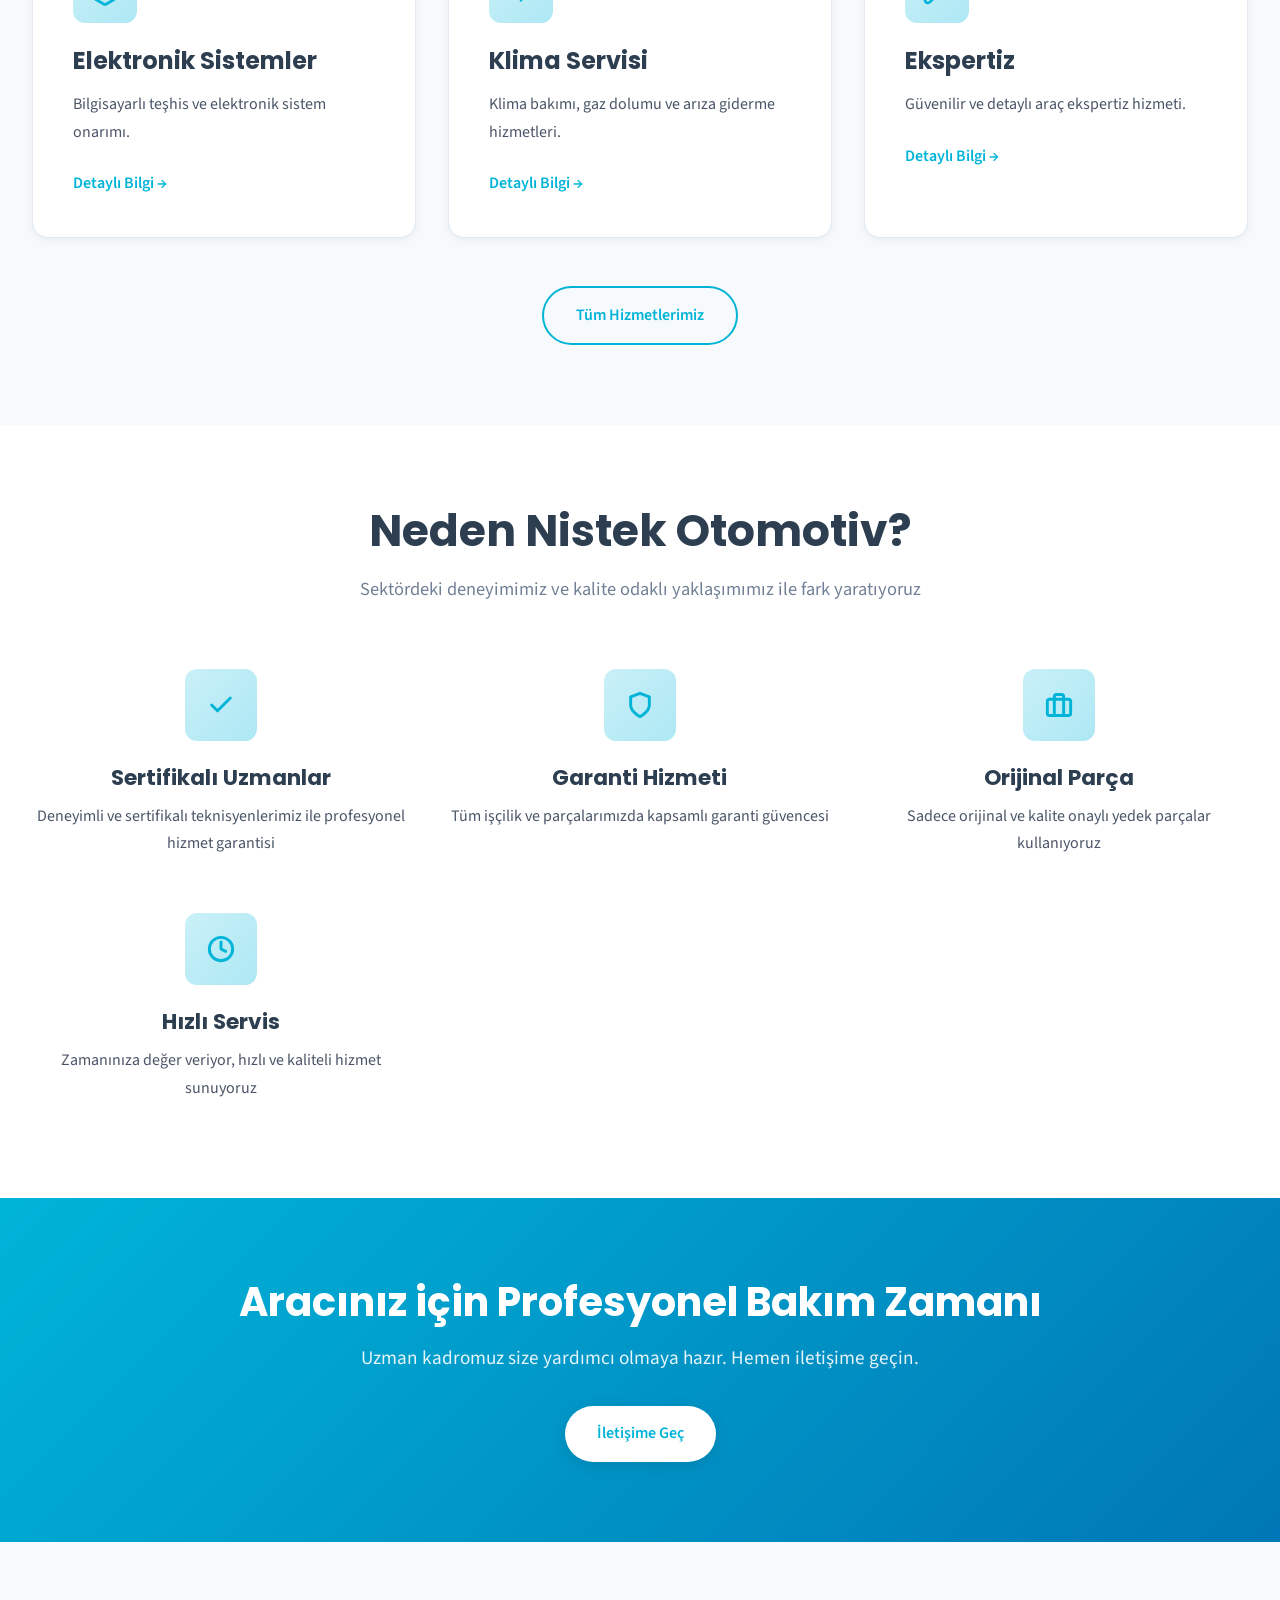
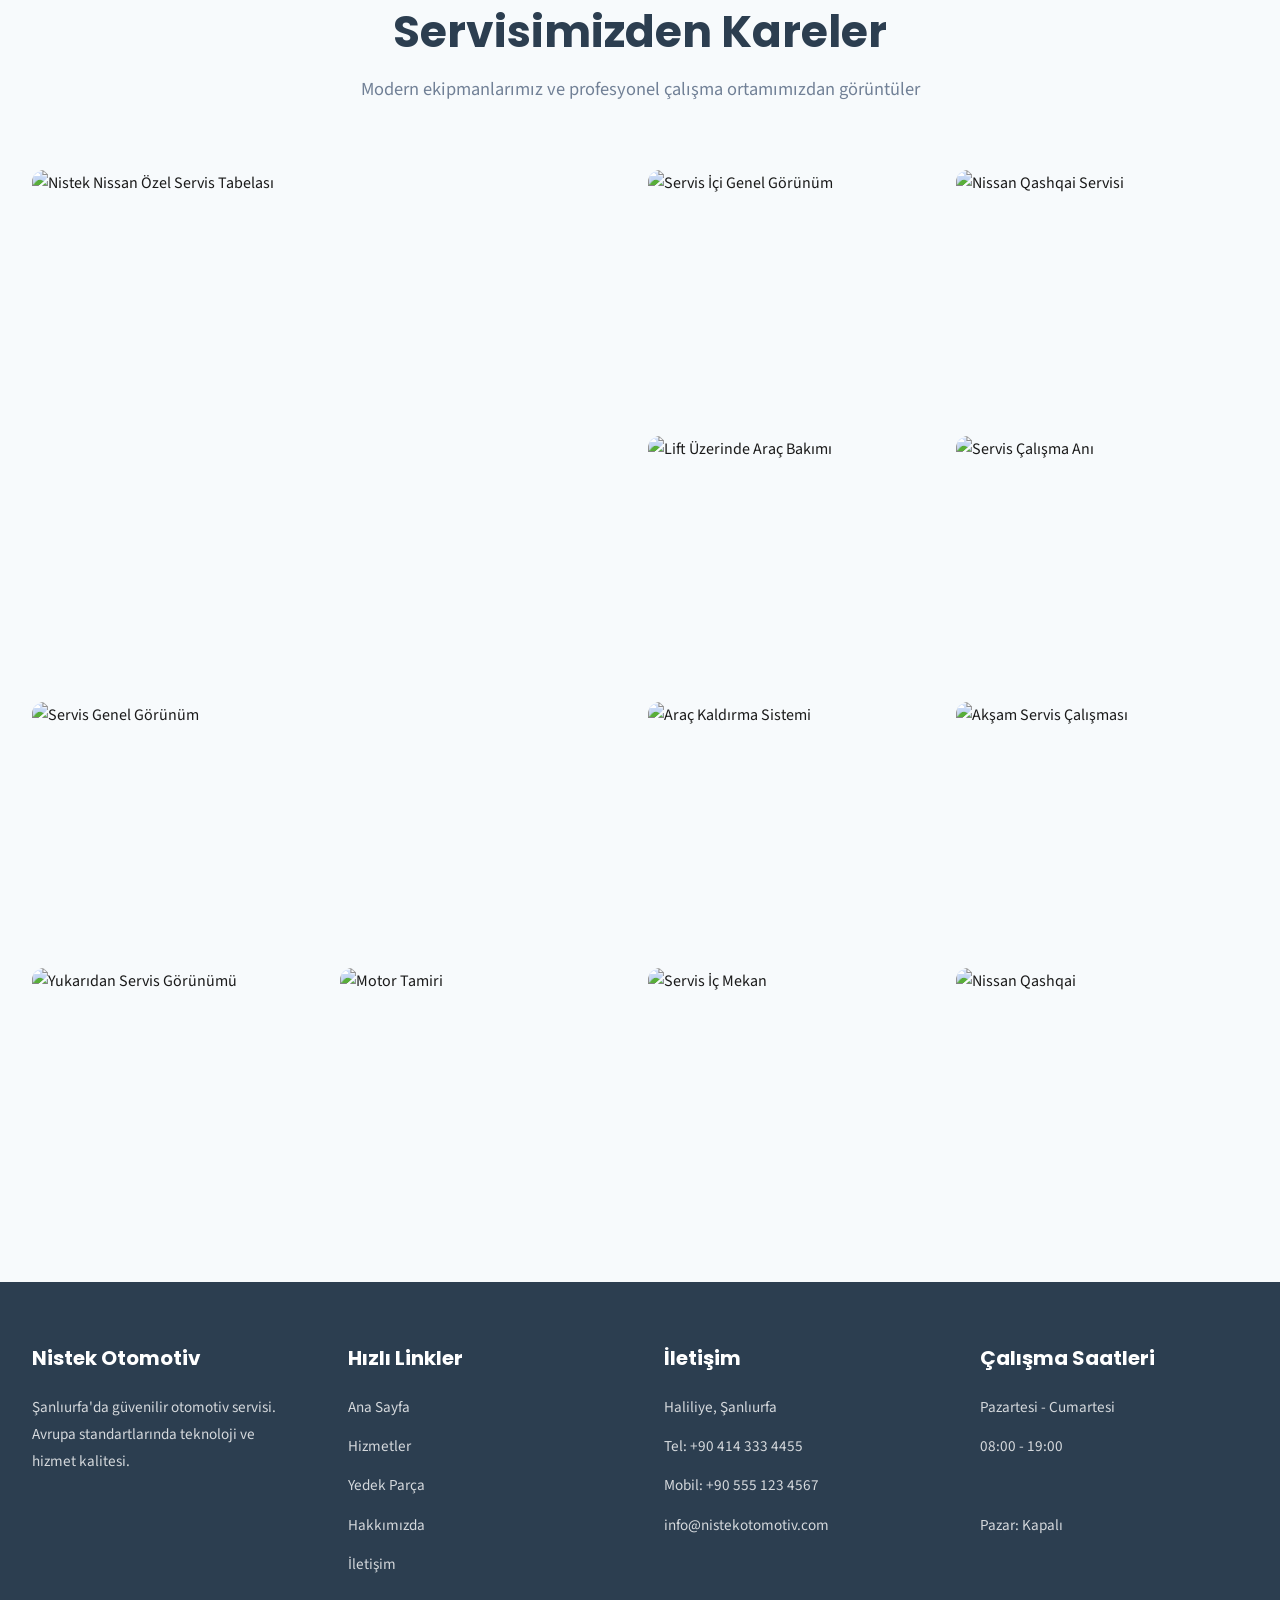
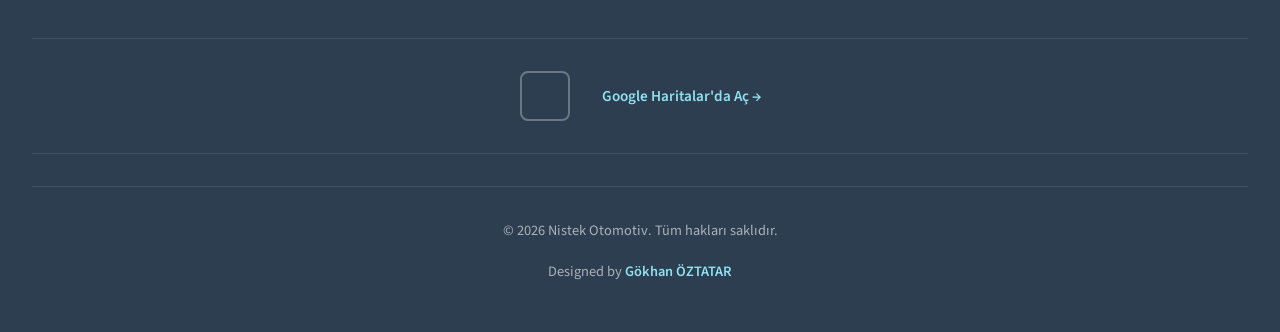
==== commit 731d845c: "Add files via upload" ====
--- a/index.html
+++ b/index.html
@@ -22,6 +22,7 @@
                 <ul class="nav-menu">
                     <li><a href="index.html" class="active">Ana Sayfa</a></li>
                     <li><a href="hizmetler.html">Hizmetler</a></li>
+                    <li><a href="yedek-parca.html">Yedek Parça</a></li>
                     <li><a href="hakkimizda.html">Hakkımızda</a></li>
                     <li><a href="iletisim.html">İletişim</a></li>
                 </ul>
@@ -65,7 +66,7 @@
             </div>
             <div class="hero-image">
                 <div class="hero-image-wrapper">
-                    <img src="https://images.unsplash.com/photo-1486262715619-67b85e0b08d3?w=800&h=600&fit=crop" alt="Modern Automotive Service Center">
+                    <img src="Fotoğraflar/b51b62dd-a111-410d-8275-e551b13c558c.JPG" alt="Nistek Nissan Özel Servis - Dış Görünüm">
                 </div>
             </div>
         </div>
@@ -240,6 +241,90 @@
         </div>
     </section>
 
+    <!-- Gallery Section -->
+    <section class="gallery-section">
+        <div class="container">
+            <div class="section-header">
+                <h2>Servisimizden Kareler</h2>
+                <p>Modern ekipmanlarımız ve profesyonel çalışma ortamımızdan görüntüler</p>
+            </div>
+            <div class="gallery-grid">
+                <div class="gallery-item gallery-item-large">
+                    <img src="Fotoğraflar/14fa8a9a-67f8-48fa-bf95-058238b8bde7.JPG" alt="Nistek Nissan Özel Servis Tabelası" loading="lazy">
+                    <div class="gallery-overlay">
+                        <span>Nistek Nissan Özel Servis</span>
+                    </div>
+                </div>
+                <div class="gallery-item">
+                    <img src="Fotoğraflar/0dc2d233-f09e-4069-b8e9-a5ece6f789a0.JPG" alt="Servis İçi Genel Görünüm" loading="lazy">
+                    <div class="gallery-overlay">
+                        <span>Servis Alanı</span>
+                    </div>
+                </div>
+                <div class="gallery-item">
+                    <img src="Fotoğraflar/78825842-667e-41b6-a45a-47dab928d90e.JPG" alt="Nissan Qashqai Servisi" loading="lazy">
+                    <div class="gallery-overlay">
+                        <span>Nissan Qashqai Bakımı</span>
+                    </div>
+                </div>
+                <div class="gallery-item">
+                    <img src="Fotoğraflar/3104958b-e6d0-404c-a840-afb4db44bb0a.JPG" alt="Lift Üzerinde Araç Bakımı" loading="lazy">
+                    <div class="gallery-overlay">
+                        <span>Profesyonel Bakım</span>
+                    </div>
+                </div>
+                <div class="gallery-item">
+                    <img src="Fotoğraflar/1ce8b7f5-40e6-435f-882b-9832880d1de1.JPG" alt="Servis Çalışma Anı" loading="lazy">
+                    <div class="gallery-overlay">
+                        <span>Çalışma Anı</span>
+                    </div>
+                </div>
+                <div class="gallery-item gallery-item-wide">
+                    <img src="Fotoğraflar/e68a0f47-b4da-448a-b966-a22f13e64cfb.JPG" alt="Servis Genel Görünüm" loading="lazy">
+                    <div class="gallery-overlay">
+                        <span>Modern Servis Alanı</span>
+                    </div>
+                </div>
+                <div class="gallery-item">
+                    <img src="Fotoğraflar/2ce7e028-1699-434f-aa39-4acb4c8ad17b.JPG" alt="Araç Kaldırma Sistemi" loading="lazy">
+                    <div class="gallery-overlay">
+                        <span>Hidrolik Lift Sistemi</span>
+                    </div>
+                </div>
+                <div class="gallery-item">
+                    <img src="Fotoğraflar/8c8c2d77-f09f-4ac6-86d9-20d06190df62.JPG" alt="Akşam Servis Çalışması" loading="lazy">
+                    <div class="gallery-overlay">
+                        <span>Gece Mesaisi</span>
+                    </div>
+                </div>
+                <div class="gallery-item">
+                    <img src="Fotoğraflar/9d7ed410-a07a-4739-82b3-90d2240d56d4.JPG" alt="Yukarıdan Servis Görünümü" loading="lazy">
+                    <div class="gallery-overlay">
+                        <span>Servis Panorama</span>
+                    </div>
+                </div>
+                <div class="gallery-item">
+                    <img src="Fotoğraflar/c25754e1-4c64-43ee-b7ec-556e62eacea6.JPG" alt="Motor Tamiri" loading="lazy">
+                    <div class="gallery-overlay">
+                        <span>Motor Onarımı</span>
+                    </div>
+                </div>
+                <div class="gallery-item">
+                    <img src="Fotoğraflar/3ed6a0fc-6f41-4af9-afbf-8a58e7b53b9d.JPG" alt="Servis İç Mekan" loading="lazy">
+                    <div class="gallery-overlay">
+                        <span>İç Mekan</span>
+                    </div>
+                </div>
+                <div class="gallery-item">
+                    <img src="Fotoğraflar/07589e8d-f33f-47b3-bb90-982504c7b7cc.JPG" alt="Nissan Qashqai" loading="lazy">
+                    <div class="gallery-overlay">
+                        <span>Nissan Qashqai</span>
+                    </div>
+                </div>
+            </div>
+        </div>
+    </section>
+
     <!-- Footer -->
     <footer class="site-footer">
         <div class="container">
@@ -253,6 +338,7 @@
                     <ul>
                         <li><a href="index.html">Ana Sayfa</a></li>
                         <li><a href="hizmetler.html">Hizmetler</a></li>
+                        <li><a href="yedek-parca.html">Yedek Parça</a></li>
                         <li><a href="hakkimizda.html">Hakkımızda</a></li>
                         <li><a href="iletisim.html">İletişim</a></li>
                     </ul>
@@ -276,6 +362,14 @@
                     </ul>
                 </div>
             </div>
+            <div class="footer-map">
+                <div class="footer-map-container">
+                    <iframe src="https://www.google.com/maps/embed?pb=!1m18!1m12!1m3!1d1593.4!2d38.74143600463867!3d37.14683532714844!2m3!1f0!2f0!3f0!3m2!1i1024!2i768!4f13.1!3m3!1m2!1s0x0%3A0x0!2zMzfCsDA4JzQ4LjYiTiAzOMKwNDQnMjkuMiJF!5e0!3m2!1str!2str!4v1234567890123" loading="lazy"></iframe>
+                </div>
+                <div class="footer-map-text">
+                    <a href="https://www.google.com/maps?q=37.14683532714844,38.74143600463867&z=17&hl=tr" target="_blank">Google Haritalar'da Aç →</a>
+                </div>
+            </div>
             <div class="footer-bottom">
                 <p>&copy; 2026 Nistek Otomotiv. Tüm hakları saklıdır.</p>
                 <p class="designer-credit">Designed by <a href="https://gokhanoztatar.com" target="_blank" rel="noopener noreferrer">Gökhan ÖZTATAR</a></p>
--- a/style.css
+++ b/style.css
@@ -5,11 +5,12 @@
 
 /* === CSS VARIABLES === */
 :root {
-    /* Colors */
+    /* Colors - Clean Light Blue Theme */
     --primary-blue: #00B4D8;
     --primary-blue-dark: #0096C7;
     --secondary-blue: #0077B6;
     --accent-cyan: #90E0EF;
+    --accent-light: #CAF0F8;
     --dark-graphite: #2C3E50;
     --dark-slate: #34495E;
     --text-dark: #1A1A1A;
@@ -20,7 +21,7 @@
     --bg-gray: #EDF2F7;
     --border-color: #E2E8F0;
     
-    /* Gradients */
+    /* Gradients - Soft Blue */
     --gradient-primary: linear-gradient(135deg, #00B4D8 0%, #0077B6 100%);
     --gradient-light: linear-gradient(135deg, #CAF0F8 0%, #ADE8F4 100%);
     
@@ -37,8 +38,8 @@
     --font-body: 'Source Sans Pro', sans-serif;
     
     /* Shadows */
-    --shadow-sm: 0 2px 8px rgba(0, 0, 0, 0.05);
-    --shadow-md: 0 4px 16px rgba(0, 0, 0, 0.08);
+    --shadow-sm: 0 2px 8px rgba(0, 0, 0, 0.06);
+    --shadow-md: 0 4px 16px rgba(0, 0, 0, 0.1);
     --shadow-lg: 0 8px 32px rgba(0, 0, 0, 0.12);
     --shadow-xl: 0 16px 48px rgba(0, 0, 0, 0.15);
     
@@ -180,7 +181,7 @@
     color: white;
     font-size: 1.5rem;
     font-weight: 800;
-    box-shadow: 0 4px 12px rgba(0, 180, 216, 0.25);
+    box-shadow: 0 4px 12px rgba(0, 180, 216, 0.3);
 }
 
 .logo-text {
@@ -1241,6 +1242,50 @@
 
 .footer-col a:hover {
     color: var(--accent-cyan);
+}
+
+/* Footer Mini Map */
+.footer-map {
+    margin: 2rem 0;
+    padding: 2rem 0;
+    border-top: 1px solid rgba(255, 255, 255, 0.1);
+    border-bottom: 1px solid rgba(255, 255, 255, 0.1);
+    display: flex;
+    align-items: center;
+    justify-content: center;
+    gap: 2rem;
+}
+
+.footer-map-container {
+    width: 50px;
+    height: 50px;
+    border-radius: var(--radius-sm);
+    overflow: hidden;
+    border: 2px solid rgba(255, 255, 255, 0.3);
+    flex-shrink: 0;
+}
+
+.footer-map-container iframe {
+    width: 200px;
+    height: 200px;
+    margin-top: -75px;
+    margin-left: -75px;
+    border: none;
+    pointer-events: none;
+}
+
+.footer-map-text {
+    color: rgba(255, 255, 255, 0.8);
+    font-size: 0.95rem;
+}
+
+.footer-map-text a {
+    color: var(--accent-cyan);
+    font-weight: 600;
+}
+
+.footer-map-text a:hover {
+    text-decoration: underline;
 }
 
 .footer-bottom {
@@ -1393,3 +1438,784 @@
     color: var(--primary-blue);
     text-decoration: underline;
 }
+
+/* ==========================================
+   YEDEK PARÇA SAYFASI - PARTS CATALOG
+   ========================================== */
+
+/* Parts Filter Section */
+.parts-filter-section {
+    background: var(--dark-graphite);
+    padding: 2rem 0;
+    position: sticky;
+    top: 80px;
+    z-index: 100;
+}
+
+.filter-bar {
+    display: flex;
+    flex-wrap: wrap;
+    gap: 0.75rem;
+    justify-content: center;
+}
+
+.filter-btn {
+    padding: 0.75rem 1.5rem;
+    background: rgba(255, 255, 255, 0.1);
+    color: rgba(255, 255, 255, 0.8);
+    border: 2px solid rgba(255, 255, 255, 0.2);
+    border-radius: var(--radius-full);
+    font-family: var(--font-body);
+    font-weight: 600;
+    font-size: 0.9rem;
+    cursor: pointer;
+    transition: var(--transition-base);
+}
+
+.filter-btn:hover {
+    background: rgba(255, 255, 255, 0.2);
+    border-color: var(--accent-cyan);
+    color: white;
+}
+
+.filter-btn.active {
+    background: var(--gradient-primary);
+    border-color: var(--primary-blue);
+    color: white;
+}
+
+/* Parts Catalog Grid */
+.parts-catalog {
+    background: var(--bg-light);
+    padding: 4rem 0;
+}
+
+.parts-grid {
+    display: grid;
+    grid-template-columns: repeat(auto-fill, minmax(320px, 1fr));
+    gap: 2rem;
+}
+
+.part-card {
+    background: white;
+    border-radius: var(--radius-lg);
+    overflow: hidden;
+    box-shadow: var(--shadow-sm);
+    transition: var(--transition-base);
+    border: 1px solid var(--border-color);
+}
+
+.part-card:hover {
+    transform: translateY(-8px);
+    box-shadow: var(--shadow-lg);
+    border-color: var(--primary-blue);
+}
+
+.part-image {
+    position: relative;
+    height: 200px;
+    overflow: hidden;
+    background: var(--bg-gray);
+}
+
+.part-image img {
+    width: 100%;
+    height: 100%;
+    object-fit: cover;
+    transition: var(--transition-base);
+}
+
+.part-card:hover .part-image img {
+    transform: scale(1.05);
+}
+
+.part-badge {
+    position: absolute;
+    top: 1rem;
+    right: 1rem;
+    padding: 0.5rem 1rem;
+    background: var(--gradient-primary);
+    color: white;
+    font-weight: 600;
+    font-size: 0.75rem;
+    border-radius: var(--radius-full);
+}
+
+.part-info {
+    padding: 1.5rem;
+}
+
+.part-category {
+    display: inline-block;
+    padding: 0.35rem 0.75rem;
+    background: var(--gradient-light);
+    color: var(--primary-blue);
+    font-size: 0.8rem;
+    font-weight: 600;
+    border-radius: var(--radius-full);
+    margin-bottom: 0.75rem;
+}
+
+.part-info h3 {
+    font-size: 1.25rem;
+    margin-bottom: 0.5rem;
+    color: var(--dark-graphite);
+}
+
+.part-info p {
+    color: var(--text-medium);
+    font-size: 0.95rem;
+    line-height: 1.6;
+    margin-bottom: 1.25rem;
+}
+
+.part-footer {
+    display: flex;
+    justify-content: space-between;
+    align-items: center;
+    padding-top: 1rem;
+    border-top: 1px solid var(--border-color);
+}
+
+.part-stock {
+    font-weight: 600;
+    font-size: 0.85rem;
+}
+
+.part-stock.in-stock {
+    color: #16a34a;
+}
+
+.part-stock.on-order {
+    color: var(--primary-blue);
+}
+
+.part-inquiry-btn {
+    padding: 0.6rem 1.25rem;
+    background: var(--gradient-primary);
+    color: white;
+    font-weight: 600;
+    font-size: 0.85rem;
+    border-radius: var(--radius-full);
+    transition: var(--transition-base);
+}
+
+.part-inquiry-btn:hover {
+    transform: translateY(-2px);
+    box-shadow: var(--shadow-md);
+}
+
+/* Parts CTA Section */
+.parts-cta-section {
+    background: var(--bg-gray);
+    padding: 4rem 0;
+}
+
+.parts-cta-content {
+    display: flex;
+    justify-content: space-between;
+    align-items: center;
+    gap: 3rem;
+    background: white;
+    padding: 3rem;
+    border-radius: var(--radius-lg);
+    box-shadow: var(--shadow-md);
+}
+
+.parts-cta-text h2 {
+    font-size: 1.75rem;
+    margin-bottom: 0.75rem;
+    color: var(--dark-graphite);
+}
+
+.parts-cta-text p {
+    color: var(--text-medium);
+    font-size: 1.1rem;
+    margin: 0;
+}
+
+.parts-cta-actions {
+    display: flex;
+    gap: 1rem;
+    flex-shrink: 0;
+}
+
+/* ==========================================
+   İLETİŞİM SAYFASI - DEVASA HARİTA
+   ========================================== */
+
+/* Contact Hero Map Section */
+.contact-hero-map {
+    padding: 0;
+    background: var(--bg-light);
+}
+
+.contact-hero-map .container {
+    max-width: 100%;
+    padding: 0;
+}
+
+.contact-hero-grid {
+    display: grid;
+    grid-template-columns: 400px 1fr;
+    min-height: 600px;
+}
+
+.contact-info-panel {
+    background: white;
+    padding: 3rem;
+    display: flex;
+    flex-direction: column;
+    justify-content: center;
+}
+
+.contact-info-panel h2 {
+    font-size: 2rem;
+    margin-bottom: 2rem;
+    color: var(--dark-graphite);
+}
+
+.contact-detail {
+    display: flex;
+    align-items: flex-start;
+    gap: 1rem;
+    margin-bottom: 2rem;
+}
+
+.contact-detail-icon {
+    width: 48px;
+    height: 48px;
+    background: var(--gradient-light);
+    border-radius: var(--radius-md);
+    display: flex;
+    align-items: center;
+    justify-content: center;
+    flex-shrink: 0;
+}
+
+.contact-detail-icon svg {
+    stroke: var(--primary-blue);
+    fill: none;
+    stroke-width: 2;
+}
+
+.contact-detail-text h3 {
+    font-size: 1.1rem;
+    margin-bottom: 0.25rem;
+    color: var(--dark-graphite);
+}
+
+.contact-detail-text p {
+    color: var(--text-medium);
+    margin: 0;
+    line-height: 1.6;
+}
+
+.contact-detail-text a {
+    color: var(--primary-blue);
+    font-weight: 600;
+}
+
+.contact-detail-text a:hover {
+    text-decoration: underline;
+}
+
+.hero-map-container {
+    position: relative;
+    min-height: 600px;
+}
+
+.hero-map-container iframe {
+    position: absolute;
+    top: 0;
+    left: 0;
+    width: 100%;
+    height: 100%;
+    border: none;
+}
+
+/* ==========================================
+   TRUST SECTION
+   ========================================== */
+
+.trust-section {
+    padding: 3rem 0;
+    background: white;
+}
+
+.trust-grid {
+    display: grid;
+    grid-template-columns: repeat(4, 1fr);
+    gap: 2rem;
+}
+
+.trust-item {
+    text-align: center;
+    padding: 1.5rem;
+}
+
+.trust-number {
+    font-family: var(--font-heading);
+    font-size: 3rem;
+    font-weight: 800;
+    background: var(--gradient-primary);
+    -webkit-background-clip: text;
+    -webkit-text-fill-color: transparent;
+    background-clip: text;
+    margin-bottom: 0.5rem;
+}
+
+.trust-label {
+    font-weight: 600;
+    color: var(--text-medium);
+    font-size: 1rem;
+}
+
+/* ==========================================
+   CONTACT CARDS
+   ========================================== */
+
+.contact-info-card {
+    text-align: center;
+    padding: 2.5rem 2rem;
+    background: var(--bg-light);
+    border-radius: var(--radius-lg);
+    transition: var(--transition-base);
+}
+
+.contact-info-card:hover {
+    background: white;
+    box-shadow: var(--shadow-md);
+    transform: translateY(-5px);
+}
+
+.contact-info-icon {
+    width: 64px;
+    height: 64px;
+    background: var(--gradient-light);
+    border-radius: var(--radius-md);
+    display: flex;
+    align-items: center;
+    justify-content: center;
+    margin: 0 auto 1.5rem;
+}
+
+.contact-info-icon svg {
+    stroke: var(--primary-blue);
+    fill: none;
+    stroke-width: 2;
+}
+
+.contact-info-card h3 {
+    font-size: 1.35rem;
+    margin-bottom: 1rem;
+}
+
+.contact-info-card p {
+    color: var(--text-medium);
+    line-height: 1.7;
+}
+
+.contact-info-card a {
+    color: var(--primary-blue);
+    font-weight: 600;
+}
+
+.contact-info-card a:hover {
+    text-decoration: underline;
+}
+
+/* Quick Contact Cards */
+.quick-contact-icon {
+    width: 72px;
+    height: 72px;
+    background: var(--gradient-light);
+    border-radius: var(--radius-md);
+    display: flex;
+    align-items: center;
+    justify-content: center;
+    margin: 0 auto 1.5rem;
+}
+
+.quick-contact-icon svg {
+    stroke: var(--primary-blue);
+    fill: currentColor;
+}
+
+.quick-contact-icon.whatsapp {
+    background: linear-gradient(135deg, #25D366 0%, #128C7E 100%);
+}
+
+.quick-contact-icon.whatsapp svg {
+    stroke: none;
+    fill: white;
+}
+
+/* ==========================================
+   CONTACT FORM
+   ========================================== */
+
+.contact-form-wrapper {
+    background: white;
+    padding: 3rem;
+    border-radius: var(--radius-xl);
+    box-shadow: var(--shadow-md);
+}
+
+.form-header h2 {
+    font-size: 2rem;
+    margin-bottom: 0.75rem;
+}
+
+.form-header p {
+    color: var(--text-light);
+    font-size: 1.05rem;
+}
+
+.form-group input,
+.form-group select,
+.form-group textarea {
+    padding: 0.875rem 1rem;
+    border: 2px solid var(--border-color);
+    border-radius: var(--radius-sm);
+    font-family: var(--font-body);
+    font-size: 1rem;
+    transition: var(--transition-base);
+    background: var(--bg-white);
+}
+
+.form-group input:focus,
+.form-group select:focus,
+.form-group textarea:focus {
+    outline: none;
+    border-color: var(--primary-blue);
+    box-shadow: 0 0 0 4px rgba(0, 180, 216, 0.1);
+}
+
+.form-group label {
+    font-weight: 600;
+    color: var(--text-dark);
+    margin-bottom: 0.5rem;
+    font-size: 0.95rem;
+}
+
+/* ==========================================
+   VALUE/CERT CARDS
+   ========================================== */
+
+.value-icon {
+    width: 64px;
+    height: 64px;
+    background: var(--gradient-light);
+    border-radius: var(--radius-md);
+    display: flex;
+    align-items: center;
+    justify-content: center;
+    margin: 0 auto 1.25rem;
+}
+
+.value-icon svg {
+    stroke: var(--primary-blue);
+    fill: none;
+    stroke-width: 2;
+}
+
+.cert-icon {
+    width: 60px;
+    height: 60px;
+    background: var(--gradient-primary);
+    color: white;
+    border-radius: 50%;
+    display: flex;
+    align-items: center;
+    justify-content: center;
+    margin: 0 auto 1.25rem;
+    font-size: 2rem;
+    font-weight: 700;
+}
+
+.cert-card {
+    text-align: center;
+    padding: 2.5rem 2rem;
+    background: var(--bg-light);
+    border-radius: var(--radius-lg);
+    border: 2px solid var(--border-color);
+    transition: var(--transition-base);
+}
+
+.cert-card:hover {
+    border-color: var(--primary-blue);
+    transform: translateY(-5px);
+}
+
+/* ==========================================
+   MISSION/VISION CARDS
+   ========================================== */
+
+.mv-icon {
+    width: 80px;
+    height: 80px;
+    background: var(--gradient-light);
+    border-radius: var(--radius-md);
+    display: flex;
+    align-items: center;
+    justify-content: center;
+    margin: 0 auto 1.5rem;
+}
+
+.mv-icon svg {
+    stroke: var(--primary-blue);
+    fill: none;
+    stroke-width: 2;
+}
+
+.mv-card {
+    background: white;
+    padding: 3rem;
+    border-radius: var(--radius-lg);
+    box-shadow: var(--shadow-md);
+    text-align: center;
+}
+
+/* ==========================================
+   SERVICE DETAIL CARDS
+   ========================================== */
+
+.service-detail-card {
+    background: white;
+    border-radius: var(--radius-xl);
+    padding: 3rem;
+    margin-bottom: 3rem;
+    box-shadow: var(--shadow-md);
+}
+
+.service-detail-icon {
+    width: 80px;
+    height: 80px;
+    background: var(--gradient-primary);
+    border-radius: var(--radius-lg);
+    display: flex;
+    align-items: center;
+    justify-content: center;
+    flex-shrink: 0;
+    box-shadow: 0 8px 24px rgba(0, 180, 216, 0.3);
+}
+
+.service-list li::before {
+    content: '✓';
+    position: absolute;
+    left: 0;
+    color: var(--primary-blue);
+    font-weight: 700;
+    font-size: 1.2rem;
+}
+
+/* ==========================================
+   TEAM STATS
+   ========================================== */
+
+.team-stat-item {
+    text-align: center;
+    padding: 2rem;
+    background: white;
+    border-radius: var(--radius-lg);
+    box-shadow: var(--shadow-sm);
+}
+
+.team-stat-number {
+    font-family: var(--font-heading);
+    font-size: 3.5rem;
+    font-weight: 800;
+    background: var(--gradient-primary);
+    -webkit-background-clip: text;
+    -webkit-text-fill-color: transparent;
+    background-clip: text;
+}
+
+/* ==========================================
+   RESPONSIVE
+   ========================================== */
+
+@media (max-width: 1024px) {
+    .contact-hero-grid {
+        grid-template-columns: 1fr;
+    }
+    
+    .contact-info-panel {
+        order: 2;
+    }
+    
+    .hero-map-container {
+        min-height: 400px;
+        order: 1;
+    }
+    
+    .parts-cta-content {
+        flex-direction: column;
+        text-align: center;
+    }
+    
+    .parts-cta-actions {
+        width: 100%;
+        justify-content: center;
+    }
+    
+    .footer-map {
+        flex-direction: column;
+        text-align: center;
+    }
+}
+
+@media (max-width: 768px) {
+    .filter-bar {
+        gap: 0.5rem;
+    }
+    
+    .filter-btn {
+        padding: 0.6rem 1rem;
+        font-size: 0.8rem;
+    }
+    
+    .parts-grid {
+        grid-template-columns: 1fr;
+    }
+    
+    .trust-grid {
+        grid-template-columns: repeat(2, 1fr);
+    }
+    
+    .hero-map-container {
+        min-height: 350px;
+    }
+    
+    .parts-filter-section {
+        position: static;
+    }
+    
+    .contact-info-panel {
+        padding: 2rem;
+    }
+}
+
+@media (max-width: 480px) {
+    .trust-grid {
+        grid-template-columns: 1fr;
+    }
+    
+    .filter-bar {
+        flex-direction: column;
+        align-items: stretch;
+    }
+    
+    .parts-cta-actions {
+        flex-direction: column;
+    }
+    
+    .parts-cta-actions .btn {
+        width: 100%;
+    }
+}
+
+/* ==========================================
+   GALLERY SECTION
+   ========================================== */
+
+.gallery-section {
+    padding: var(--spacing-2xl) 0;
+    background: var(--bg-light);
+}
+
+.gallery-grid {
+    display: grid;
+    grid-template-columns: repeat(4, 1fr);
+    grid-auto-rows: 250px;
+    gap: 1rem;
+}
+
+.gallery-item {
+    position: relative;
+    border-radius: var(--radius-md);
+    overflow: hidden;
+    cursor: pointer;
+}
+
+.gallery-item img {
+    width: 100%;
+    height: 100%;
+    object-fit: cover;
+    transition: var(--transition-base);
+}
+
+.gallery-item:hover img {
+    transform: scale(1.08);
+}
+
+.gallery-overlay {
+    position: absolute;
+    inset: 0;
+    background: linear-gradient(to top, rgba(0,0,0,0.7) 0%, transparent 60%);
+    display: flex;
+    align-items: flex-end;
+    padding: 1.25rem;
+    opacity: 0;
+    transition: var(--transition-base);
+}
+
+.gallery-item:hover .gallery-overlay {
+    opacity: 1;
+}
+
+.gallery-overlay span {
+    color: white;
+    font-weight: 600;
+    font-size: 1rem;
+}
+
+.gallery-item-large {
+    grid-column: span 2;
+    grid-row: span 2;
+}
+
+.gallery-item-wide {
+    grid-column: span 2;
+}
+
+@media (max-width: 992px) {
+    .gallery-grid {
+        grid-template-columns: repeat(3, 1fr);
+        grid-auto-rows: 200px;
+    }
+    
+    .gallery-item-large {
+        grid-column: span 2;
+        grid-row: span 2;
+    }
+}
+
+@media (max-width: 768px) {
+    .gallery-grid {
+        grid-template-columns: repeat(2, 1fr);
+        grid-auto-rows: 180px;
+    }
+    
+    .gallery-item-large,
+    .gallery-item-wide {
+        grid-column: span 2;
+    }
+    
+    .gallery-item-large {
+        grid-row: span 1;
+    }
+}
+
+@media (max-width: 480px) {
+    .gallery-grid {
+        grid-template-columns: 1fr;
+        grid-auto-rows: 220px;
+    }
+    
+    .gallery-item-large,
+    .gallery-item-wide {
+        grid-column: span 1;
+    }
+}
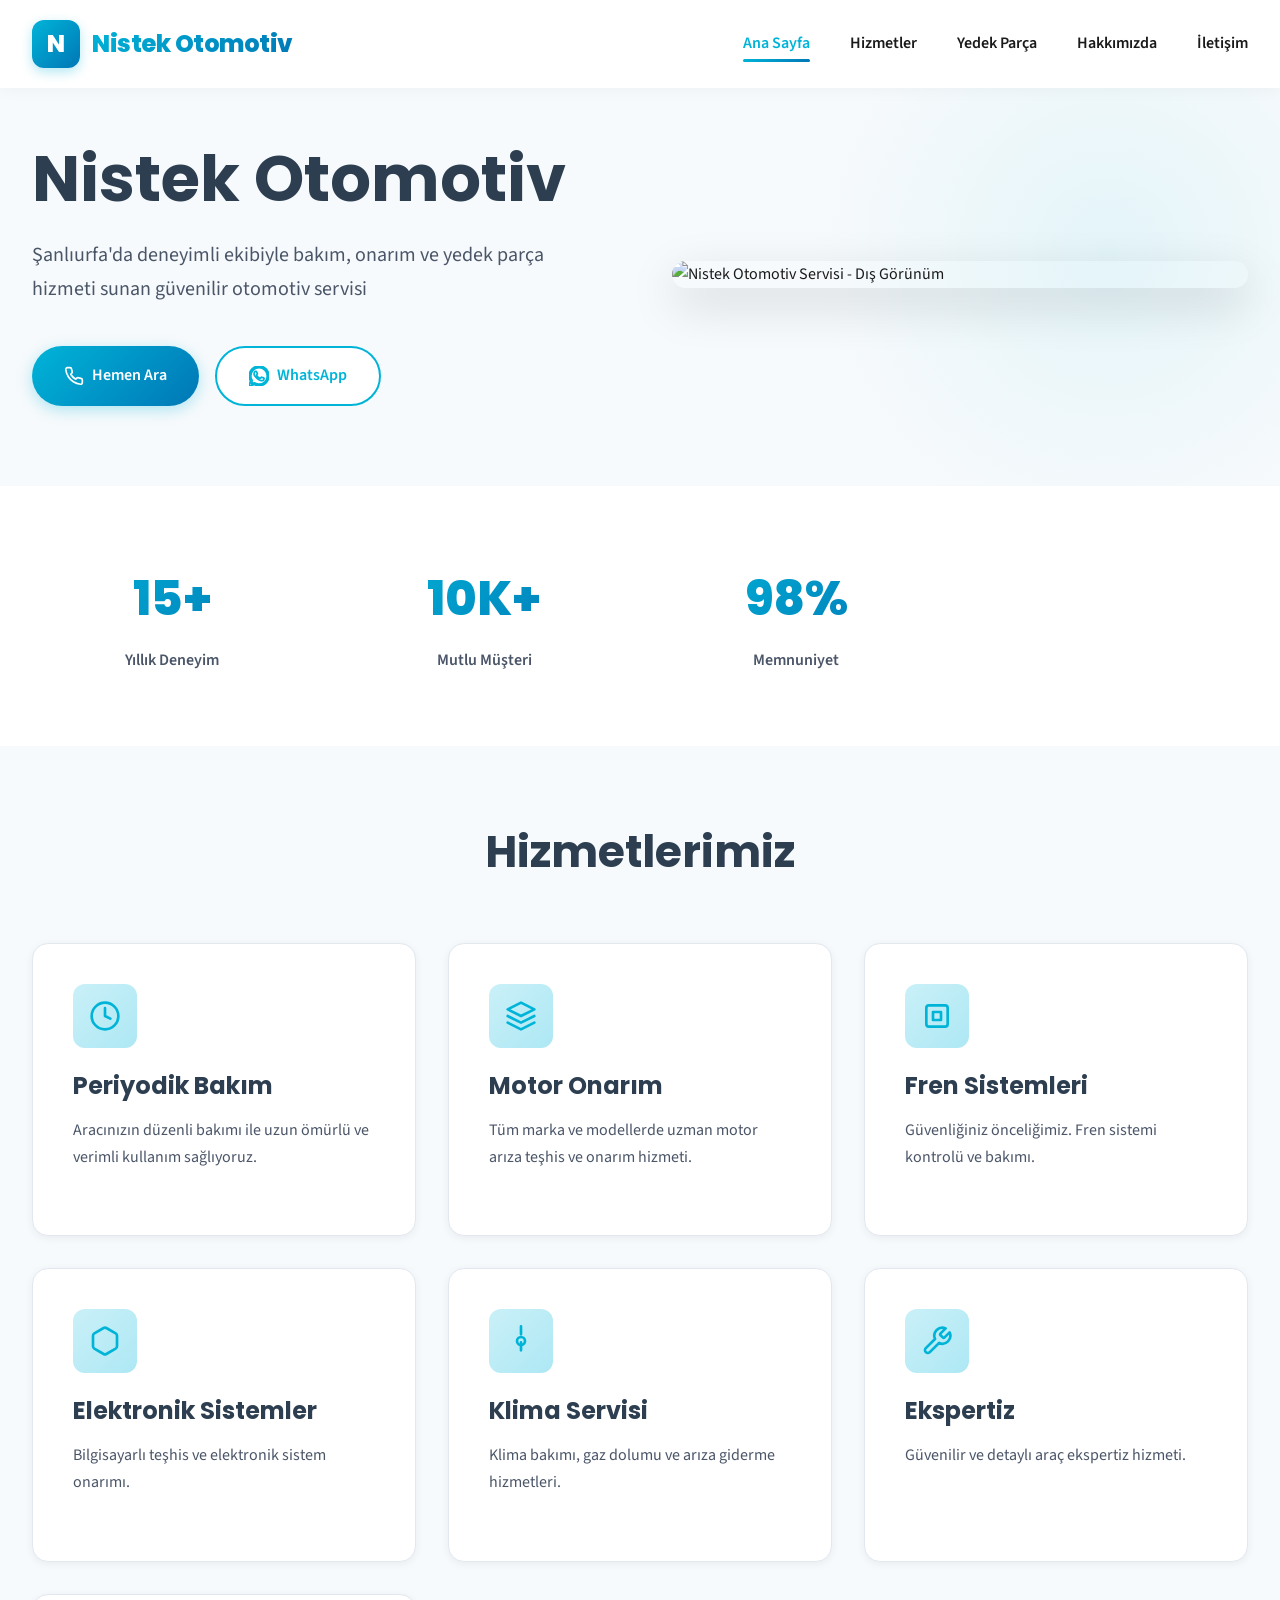
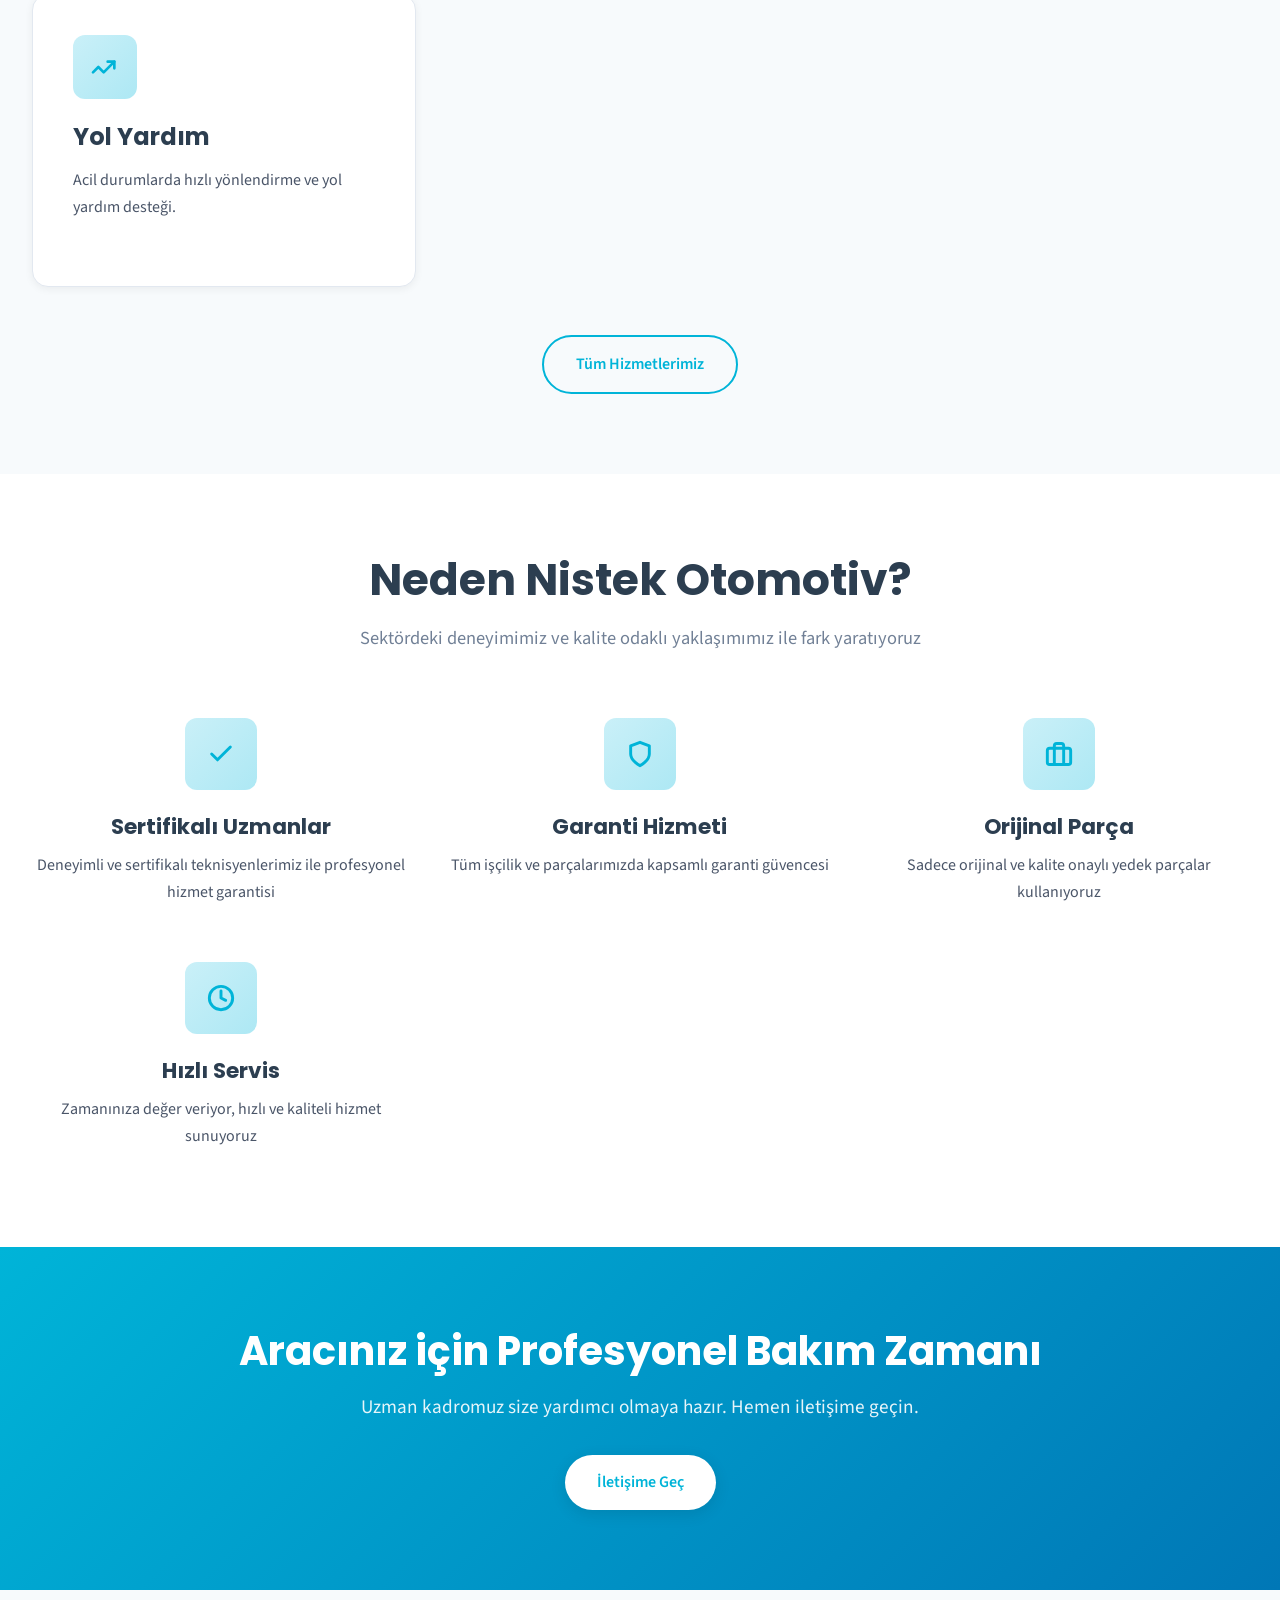
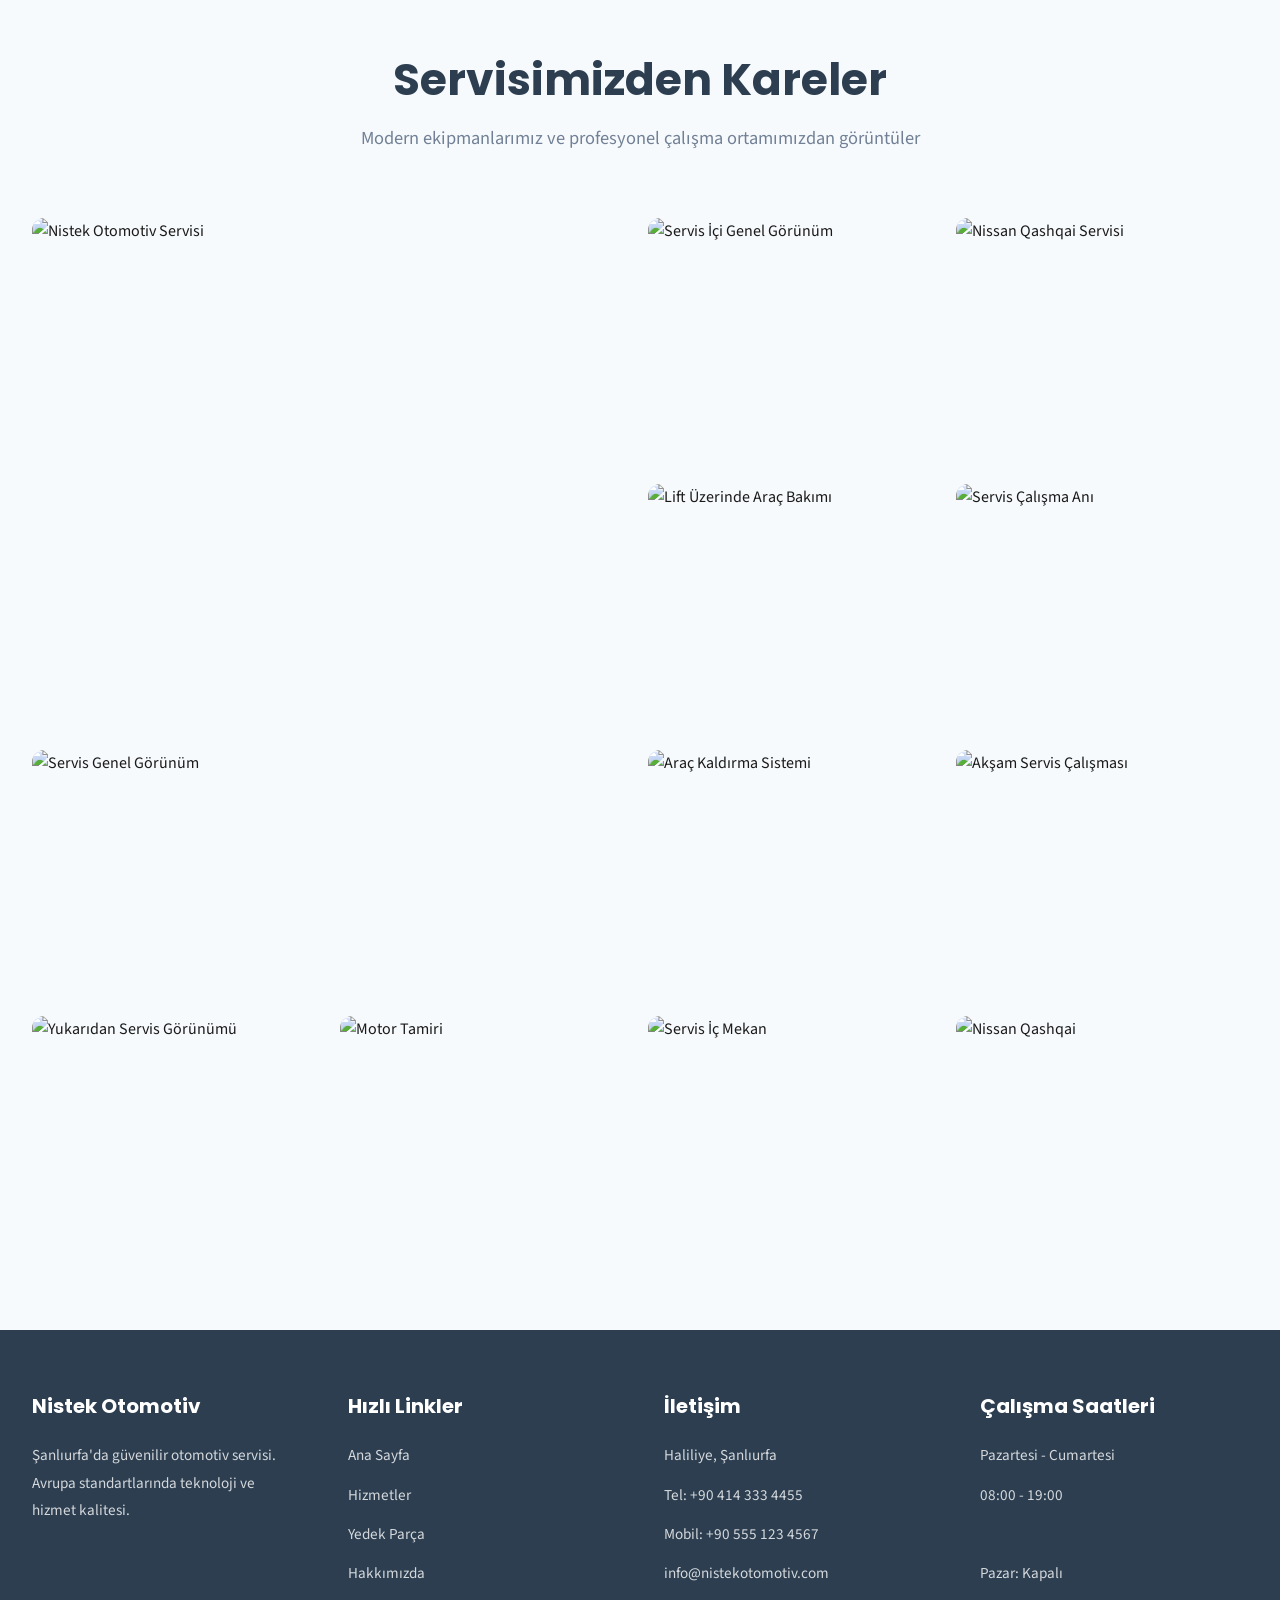
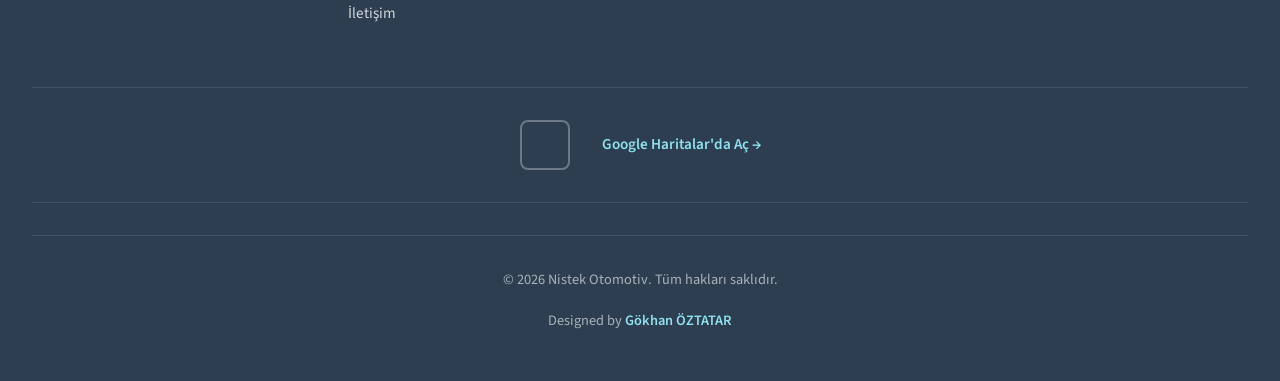
==== commit 2c80677d: "Add files via upload" ====
--- a/index.html
+++ b/index.html
@@ -1,382 +1,381 @@
-<!DOCTYPE html>
-<html lang="tr">
-<head>
-    <meta charset="UTF-8">
-    <meta name="viewport" content="width=device-width, initial-scale=1.0">
-    <title>Nistek Otomotiv - Premium Otomotiv Teknoloji Servisi | Şanlıurfa</title>
-    <meta name="description" content="Şanlıurfa'nın en güvenilir otomotiv servisi. Avrupa standartlarında teknoloji ve uzman kadro ile araç bakım ve onarım hizmetleri.">
-    <link href="https://fonts.googleapis.com/css2?family=Poppins:wght@300;400;500;600;700;800&family=Source+Sans+Pro:wght@300;400;600;700&display=swap" rel="stylesheet">
-    <link rel="stylesheet" href="style.css">
-</head>
-<body>
-    <!-- Header / Navigation -->
-    <header class="site-header">
-        <div class="container">
-            <div class="logo">
-                <a href="index.html">
-                    <span class="logo-icon">N</span>
-                    <span class="logo-text">NISTEK</span>
-                </a>
-            </div>
-            <nav class="main-nav">
-                <ul class="nav-menu">
-                    <li><a href="index.html" class="active">Ana Sayfa</a></li>
-                    <li><a href="hizmetler.html">Hizmetler</a></li>
-                    <li><a href="yedek-parca.html">Yedek Parça</a></li>
-                    <li><a href="hakkimizda.html">Hakkımızda</a></li>
-                    <li><a href="iletisim.html">İletişim</a></li>
-                </ul>
-                <button class="mobile-toggle" aria-label="Menu">
-                    <span></span>
-                    <span></span>
-                    <span></span>
-                </button>
-            </nav>
-        </div>
-    </header>
-
-    <!-- Hero Section -->
-    <section class="hero">
-        <div class="hero-background">
-            <div class="hero-pattern"></div>
-        </div>
-        <div class="container">
-            <div class="hero-content">
-                <h1 class="hero-title">
-                    Premium Otomotiv<br>
-                    <span class="gradient-text">Teknoloji Servisi</span>
-                </h1>
-                <p class="hero-subtitle">
-                    Şanlıurfa'da Avrupa standartlarında hizmet veren, yüksek teknoloji ekipmanları ve uzman kadrosu ile aracınıza değer katan otomotiv servisi
-                </p>
-                <div class="hero-actions">
-                    <a href="tel:+904143334455" class="btn btn-primary">
-                        <svg viewBox="0 0 24 24" width="20" height="20">
-                            <path d="M22 16.92v3a2 2 0 0 1-2.18 2 19.79 19.79 0 0 1-8.63-3.07 19.5 19.5 0 0 1-6-6 19.79 19.79 0 0 1-3.07-8.67A2 2 0 0 1 4.11 2h3a2 2 0 0 1 2 1.72 12.84 12.84 0 0 0 .7 2.81 2 2 0 0 1-.45 2.11L8.09 9.91a16 16 0 0 0 6 6l1.27-1.27a2 2 0 0 1 2.11-.45 12.84 12.84 0 0 0 2.81.7A2 2 0 0 1 22 16.92z"/>
-                        </svg>
-                        Hemen Ara
-                    </a>
-                    <a href="https://wa.me/905551234567" class="btn btn-secondary" target="_blank">
-                        <svg viewBox="0 0 24 24" width="20" height="20">
-                            <path d="M17.472 14.382c-.297-.149-1.758-.867-2.03-.967-.273-.099-.471-.148-.67.15-.197.297-.767.966-.94 1.164-.173.199-.347.223-.644.075-.297-.15-1.255-.463-2.39-1.475-.883-.788-1.48-1.761-1.653-2.059-.173-.297-.018-.458.13-.606.134-.133.298-.347.446-.52.149-.174.198-.298.298-.497.099-.198.05-.371-.025-.52-.075-.149-.669-1.612-.916-2.207-.242-.579-.487-.5-.669-.51-.173-.008-.371-.01-.57-.01-.198 0-.52.074-.792.372-.272.297-1.04 1.016-1.04 2.479 0 1.462 1.065 2.875 1.213 3.074.149.198 2.096 3.2 5.077 4.487.709.306 1.262.489 1.694.625.712.227 1.36.195 1.871.118.571-.085 1.758-.719 2.006-1.413.248-.694.248-1.289.173-1.413-.074-.124-.272-.198-.57-.347m-5.421 7.403h-.004a9.87 9.87 0 01-5.031-1.378l-.361-.214-3.741.982.998-3.648-.235-.374a9.86 9.86 0 01-1.51-5.26c.001-5.45 4.436-9.884 9.888-9.884 2.64 0 5.122 1.03 6.988 2.898a9.825 9.825 0 012.893 6.994c-.003 5.45-4.437 9.884-9.885 9.884m8.413-18.297A11.815 11.815 0 0012.05 0C5.495 0 .16 5.335.157 11.892c0 2.096.547 4.142 1.588 5.945L.057 24l6.305-1.654a11.882 11.882 0 005.683 1.448h.005c6.554 0 11.89-5.335 11.893-11.893a11.821 11.821 0 00-3.48-8.413Z"/>
-                        </svg>
-                        WhatsApp
-                    </a>
-                </div>
-            </div>
-            <div class="hero-image">
-                <div class="hero-image-wrapper">
-                    <img src="Fotoğraflar/b51b62dd-a111-410d-8275-e551b13c558c.JPG" alt="Nistek Nissan Özel Servis - Dış Görünüm">
-                </div>
-            </div>
-        </div>
-    </section>
-
-    <!-- Trust Indicators -->
-    <section class="trust-section">
-        <div class="container">
-            <div class="trust-grid">
-                <div class="trust-item">
-                    <div class="trust-number">15+</div>
-                    <div class="trust-label">Yıllık Deneyim</div>
-                </div>
-                <div class="trust-item">
-                    <div class="trust-number">10K+</div>
-                    <div class="trust-label">Mutlu Müşteri</div>
-                </div>
-                <div class="trust-item">
-                    <div class="trust-number">98%</div>
-                    <div class="trust-label">Memnuniyet</div>
-                </div>
-                <div class="trust-item">
-                    <div class="trust-number">50+</div>
-                    <div class="trust-label">Uzman Kadro</div>
-                </div>
-            </div>
-        </div>
-    </section>
-
-    <!-- Services Preview -->
-    <section class="services-preview">
-        <div class="container">
-            <div class="section-header">
-                <h2>Hizmetlerimiz</h2>
-                <p>Avrupa standartlarında, son teknoloji ekipmanlarla sunduğumuz profesyonel otomotiv hizmetleri</p>
-            </div>
-            <div class="services-grid">
-                <div class="service-card">
-                    <div class="service-icon">
-                        <svg viewBox="0 0 24 24" width="32" height="32">
-                            <circle cx="12" cy="12" r="10"/>
-                            <path d="M12 6v6l4 2"/>
-                        </svg>
-                    </div>
-                    <h3>Periyodik Bakım</h3>
-                    <p>Aracınızın düzenli bakımı ile uzun ömürlü ve verimli kullanım sağlıyoruz.</p>
-                    <a href="hizmetler.html#bakim" class="service-link">Detaylı Bilgi →</a>
-                </div>
-
-                <div class="service-card">
-                    <div class="service-icon">
-                        <svg viewBox="0 0 24 24" width="32" height="32">
-                            <path d="M12 2L2 7l10 5 10-5-10-5z"/>
-                            <path d="M2 17l10 5 10-5M2 12l10 5 10-5"/>
-                        </svg>
-                    </div>
-                    <h3>Motor Onarım</h3>
-                    <p>Tüm marka ve modellerde uzman motor arıza teşhis ve onarım hizmeti.</p>
-                    <a href="hizmetler.html#motor" class="service-link">Detaylı Bilgi →</a>
-                </div>
-
-                <div class="service-card">
-                    <div class="service-icon">
-                        <svg viewBox="0 0 24 24" width="32" height="32">
-                            <rect x="4" y="4" width="16" height="16" rx="2"/>
-                            <rect x="9" y="9" width="6" height="6"/>
-                        </svg>
-                    </div>
-                    <h3>Fren Sistemleri</h3>
-                    <p>Güvenliğiniz önceliğimiz. Fren sistemi kontrolü ve bakımı.</p>
-                    <a href="hizmetler.html#fren" class="service-link">Detaylı Bilgi →</a>
-                </div>
-
-                <div class="service-card">
-                    <div class="service-icon">
-                        <svg viewBox="0 0 24 24" width="32" height="32">
-                            <path d="M21 16V8a2 2 0 0 0-1-1.73l-7-4a2 2 0 0 0-2 0l-7 4A2 2 0 0 0 3 8v8a2 2 0 0 0 1 1.73l7 4a2 2 0 0 0 2 0l7-4A2 2 0 0 0 21 16z"/>
-                        </svg>
-                    </div>
-                    <h3>Elektronik Sistemler</h3>
-                    <p>Bilgisayarlı teşhis ve elektronik sistem onarımı.</p>
-                    <a href="hizmetler.html#elektronik" class="service-link">Detaylı Bilgi →</a>
-                </div>
-
-                <div class="service-card">
-                    <div class="service-icon">
-                        <svg viewBox="0 0 24 24" width="32" height="32">
-                            <circle cx="12" cy="12" r="3"/>
-                            <path d="M12 1v6m0 6v6"/>
-                        </svg>
-                    </div>
-                    <h3>Klima Servisi</h3>
-                    <p>Klima bakımı, gaz dolumu ve arıza giderme hizmetleri.</p>
-                    <a href="hizmetler.html#klima" class="service-link">Detaylı Bilgi →</a>
-                </div>
-
-                <div class="service-card">
-                    <div class="service-icon">
-                        <svg viewBox="0 0 24 24" width="32" height="32">
-                            <path d="M14.7 6.3a1 1 0 0 0 0 1.4l1.6 1.6a1 1 0 0 0 1.4 0l3.77-3.77a6 6 0 0 1-7.94 7.94l-6.91 6.91a2.12 2.12 0 0 1-3-3l6.91-6.91a6 6 0 0 1 7.94-7.94l-3.76 3.76z"/>
-                        </svg>
-                    </div>
-                    <h3>Ekspertiz</h3>
-                    <p>Güvenilir ve detaylı araç ekspertiz hizmeti.</p>
-                    <a href="hizmetler.html#ekspertiz" class="service-link">Detaylı Bilgi →</a>
-                </div>
-            </div>
-            <div class="section-cta">
-                <a href="hizmetler.html" class="btn btn-outline">Tüm Hizmetlerimiz</a>
-            </div>
-        </div>
-    </section>
-
-    <!-- Why Choose Section -->
-    <section class="why-choose">
-        <div class="container">
-            <div class="section-header">
-                <h2>Neden Nistek Otomotiv?</h2>
-                <p>Sektördeki deneyimimiz ve kalite odaklı yaklaşımımız ile fark yaratıyoruz</p>
-            </div>
-            <div class="features-grid">
-                <div class="feature-card">
-                    <div class="feature-icon">
-                        <svg viewBox="0 0 24 24" width="28" height="28">
-                            <polyline points="20 6 9 17 4 12"/>
-                        </svg>
-                    </div>
-                    <h3>Sertifikalı Uzmanlar</h3>
-                    <p>Deneyimli ve sertifikalı teknisyenlerimiz ile profesyonel hizmet garantisi</p>
-                </div>
-                <div class="feature-card">
-                    <div class="feature-icon">
-                        <svg viewBox="0 0 24 24" width="28" height="28">
-                            <path d="M12 22s8-4 8-10V5l-8-3-8 3v7c0 6 8 10 8 10z"/>
-                        </svg>
-                    </div>
-                    <h3>Garanti Hizmeti</h3>
-                    <p>Tüm işçilik ve parçalarımızda kapsamlı garanti güvencesi</p>
-                </div>
-                <div class="feature-card">
-                    <div class="feature-icon">
-                        <svg viewBox="0 0 24 24" width="28" height="28">
-                            <rect x="2" y="7" width="20" height="14" rx="2"/>
-                            <path d="M16 21V5a2 2 0 0 0-2-2h-4a2 2 0 0 0-2 2v16"/>
-                        </svg>
-                    </div>
-                    <h3>Orijinal Parça</h3>
-                    <p>Sadece orijinal ve kalite onaylı yedek parçalar kullanıyoruz</p>
-                </div>
-                <div class="feature-card">
-                    <div class="feature-icon">
-                        <svg viewBox="0 0 24 24" width="28" height="28">
-                            <circle cx="12" cy="12" r="10"/>
-                            <polyline points="12 6 12 12 16 14"/>
-                        </svg>
-                    </div>
-                    <h3>Hızlı Servis</h3>
-                    <p>Zamanınıza değer veriyor, hızlı ve kaliteli hizmet sunuyoruz</p>
-                </div>
-            </div>
-        </div>
-    </section>
-
-    <!-- CTA Section -->
-    <section class="cta-section">
-        <div class="container">
-            <div class="cta-content">
-                <h2>Aracınız için Profesyonel Bakım Zamanı</h2>
-                <p>Uzman kadromuz size yardımcı olmaya hazır. Hemen iletişime geçin.</p>
-                <a href="iletisim.html" class="btn btn-light">İletişime Geç</a>
-            </div>
-        </div>
-    </section>
-
-    <!-- Gallery Section -->
-    <section class="gallery-section">
-        <div class="container">
-            <div class="section-header">
-                <h2>Servisimizden Kareler</h2>
-                <p>Modern ekipmanlarımız ve profesyonel çalışma ortamımızdan görüntüler</p>
-            </div>
-            <div class="gallery-grid">
-                <div class="gallery-item gallery-item-large">
-                    <img src="Fotoğraflar/14fa8a9a-67f8-48fa-bf95-058238b8bde7.JPG" alt="Nistek Nissan Özel Servis Tabelası" loading="lazy">
-                    <div class="gallery-overlay">
-                        <span>Nistek Nissan Özel Servis</span>
-                    </div>
-                </div>
-                <div class="gallery-item">
-                    <img src="Fotoğraflar/0dc2d233-f09e-4069-b8e9-a5ece6f789a0.JPG" alt="Servis İçi Genel Görünüm" loading="lazy">
-                    <div class="gallery-overlay">
-                        <span>Servis Alanı</span>
-                    </div>
-                </div>
-                <div class="gallery-item">
-                    <img src="Fotoğraflar/78825842-667e-41b6-a45a-47dab928d90e.JPG" alt="Nissan Qashqai Servisi" loading="lazy">
-                    <div class="gallery-overlay">
-                        <span>Nissan Qashqai Bakımı</span>
-                    </div>
-                </div>
-                <div class="gallery-item">
-                    <img src="Fotoğraflar/3104958b-e6d0-404c-a840-afb4db44bb0a.JPG" alt="Lift Üzerinde Araç Bakımı" loading="lazy">
-                    <div class="gallery-overlay">
-                        <span>Profesyonel Bakım</span>
-                    </div>
-                </div>
-                <div class="gallery-item">
-                    <img src="Fotoğraflar/1ce8b7f5-40e6-435f-882b-9832880d1de1.JPG" alt="Servis Çalışma Anı" loading="lazy">
-                    <div class="gallery-overlay">
-                        <span>Çalışma Anı</span>
-                    </div>
-                </div>
-                <div class="gallery-item gallery-item-wide">
-                    <img src="Fotoğraflar/e68a0f47-b4da-448a-b966-a22f13e64cfb.JPG" alt="Servis Genel Görünüm" loading="lazy">
-                    <div class="gallery-overlay">
-                        <span>Modern Servis Alanı</span>
-                    </div>
-                </div>
-                <div class="gallery-item">
-                    <img src="Fotoğraflar/2ce7e028-1699-434f-aa39-4acb4c8ad17b.JPG" alt="Araç Kaldırma Sistemi" loading="lazy">
-                    <div class="gallery-overlay">
-                        <span>Hidrolik Lift Sistemi</span>
-                    </div>
-                </div>
-                <div class="gallery-item">
-                    <img src="Fotoğraflar/8c8c2d77-f09f-4ac6-86d9-20d06190df62.JPG" alt="Akşam Servis Çalışması" loading="lazy">
-                    <div class="gallery-overlay">
-                        <span>Gece Mesaisi</span>
-                    </div>
-                </div>
-                <div class="gallery-item">
-                    <img src="Fotoğraflar/9d7ed410-a07a-4739-82b3-90d2240d56d4.JPG" alt="Yukarıdan Servis Görünümü" loading="lazy">
-                    <div class="gallery-overlay">
-                        <span>Servis Panorama</span>
-                    </div>
-                </div>
-                <div class="gallery-item">
-                    <img src="Fotoğraflar/c25754e1-4c64-43ee-b7ec-556e62eacea6.JPG" alt="Motor Tamiri" loading="lazy">
-                    <div class="gallery-overlay">
-                        <span>Motor Onarımı</span>
-                    </div>
-                </div>
-                <div class="gallery-item">
-                    <img src="Fotoğraflar/3ed6a0fc-6f41-4af9-afbf-8a58e7b53b9d.JPG" alt="Servis İç Mekan" loading="lazy">
-                    <div class="gallery-overlay">
-                        <span>İç Mekan</span>
-                    </div>
-                </div>
-                <div class="gallery-item">
-                    <img src="Fotoğraflar/07589e8d-f33f-47b3-bb90-982504c7b7cc.JPG" alt="Nissan Qashqai" loading="lazy">
-                    <div class="gallery-overlay">
-                        <span>Nissan Qashqai</span>
-                    </div>
-                </div>
-            </div>
-        </div>
-    </section>
-
-    <!-- Footer -->
-    <footer class="site-footer">
-        <div class="container">
-            <div class="footer-grid">
-                <div class="footer-col">
-                    <h4>Nistek Otomotiv</h4>
-                    <p>Şanlıurfa'da güvenilir otomotiv servisi. Avrupa standartlarında teknoloji ve hizmet kalitesi.</p>
-                </div>
-                <div class="footer-col">
-                    <h4>Hızlı Linkler</h4>
-                    <ul>
-                        <li><a href="index.html">Ana Sayfa</a></li>
-                        <li><a href="hizmetler.html">Hizmetler</a></li>
-                        <li><a href="yedek-parca.html">Yedek Parça</a></li>
-                        <li><a href="hakkimizda.html">Hakkımızda</a></li>
-                        <li><a href="iletisim.html">İletişim</a></li>
-                    </ul>
-                </div>
-                <div class="footer-col">
-                    <h4>İletişim</h4>
-                    <ul>
-                        <li>Haliliye, Şanlıurfa</li>
-                        <li>Tel: +90 414 333 4455</li>
-                        <li>Mobil: +90 555 123 4567</li>
-                        <li>info@nistekotomotiv.com</li>
-                    </ul>
-                </div>
-                <div class="footer-col">
-                    <h4>Çalışma Saatleri</h4>
-                    <ul>
-                        <li>Pazartesi - Cumartesi</li>
-                        <li>08:00 - 19:00</li>
-                        <li>&nbsp;</li>
-                        <li>Pazar: Kapalı</li>
-                    </ul>
-                </div>
-            </div>
-            <div class="footer-map">
-                <div class="footer-map-container">
-                    <iframe src="https://www.google.com/maps/embed?pb=!1m18!1m12!1m3!1d1593.4!2d38.74143600463867!3d37.14683532714844!2m3!1f0!2f0!3f0!3m2!1i1024!2i768!4f13.1!3m3!1m2!1s0x0%3A0x0!2zMzfCsDA4JzQ4LjYiTiAzOMKwNDQnMjkuMiJF!5e0!3m2!1str!2str!4v1234567890123" loading="lazy"></iframe>
-                </div>
-                <div class="footer-map-text">
-                    <a href="https://www.google.com/maps?q=37.14683532714844,38.74143600463867&z=17&hl=tr" target="_blank">Google Haritalar'da Aç →</a>
-                </div>
-            </div>
-            <div class="footer-bottom">
-                <p>&copy; 2026 Nistek Otomotiv. Tüm hakları saklıdır.</p>
-                <p class="designer-credit">Designed by <a href="https://gokhanoztatar.com" target="_blank" rel="noopener noreferrer">Gökhan ÖZTATAR</a></p>
-            </div>
-        </div>
-    </footer>
-
-    <script src="script.js"></script>
-</body>
-</html>
+<!DOCTYPE html>
+<html lang="tr">
+<head>
+    <meta charset="UTF-8">
+    <meta name="viewport" content="width=device-width, initial-scale=1.0">
+    <title>Nistek Otomotiv Servisi | Şanlıurfa</title>
+    <meta name="description" content="Şanlıurfa'nın en güvenilir otomotiv servisi. Avrupa standartlarında teknoloji ve uzman kadro ile araç bakım ve onarım hizmetleri.">
+    <link href="https://fonts.googleapis.com/css2?family=Poppins:wght@300;400;500;600;700;800&family=Source+Sans+Pro:wght@300;400;600;700&display=swap" rel="stylesheet">
+    <link rel="stylesheet" href="style.css">
+</head>
+<body>
+    <!-- Header / Navigation -->
+    <header class="site-header">
+        <div class="container">
+            <div class="logo">
+                <a href="index.html">
+                    <span class="logo-icon">N</span>
+                    <span class="logo-text">Nistek Otomotiv</span>
+                </a>
+            </div>
+            <nav class="main-nav">
+                <ul class="nav-menu">
+                    <li><a href="index.html" class="active">Ana Sayfa</a></li>
+                    <li><a href="hizmetler.html">Hizmetler</a></li>
+                    <li><a href="yedek-parca.html">Yedek Parça</a></li>
+                    <li><a href="hakkimizda.html">Hakkımızda</a></li>
+                    <li><a href="iletisim.html">İletişim</a></li>
+                </ul>
+                <button class="mobile-toggle" aria-label="Menu">
+                    <span></span>
+                    <span></span>
+                    <span></span>
+                </button>
+            </nav>
+        </div>
+    </header>
+
+    <!-- Hero Section -->
+    <section class="hero">
+        <div class="hero-background">
+            <div class="hero-pattern"></div>
+        </div>
+        <div class="container">
+            <div class="hero-content">
+                <h1 class="hero-title">
+                    Nistek Otomotiv<br>
+                </h1>
+                <p class="hero-subtitle">
+                    Şanlıurfa'da deneyimli ekibiyle bakım, onarım ve yedek parça hizmeti sunan güvenilir otomotiv servisi
+                </p>
+                <div class="hero-actions">
+                    <a href="tel:+904143334455" class="btn btn-primary">
+                        <svg viewBox="0 0 24 24" width="20" height="20">
+                            <path d="M22 16.92v3a2 2 0 0 1-2.18 2 19.79 19.79 0 0 1-8.63-3.07 19.5 19.5 0 0 1-6-6 19.79 19.79 0 0 1-3.07-8.67A2 2 0 0 1 4.11 2h3a2 2 0 0 1 2 1.72 12.84 12.84 0 0 0 .7 2.81 2 2 0 0 1-.45 2.11L8.09 9.91a16 16 0 0 0 6 6l1.27-1.27a2 2 0 0 1 2.11-.45 12.84 12.84 0 0 0 2.81.7A2 2 0 0 1 22 16.92z"/>
+                        </svg>
+                        Hemen Ara
+                    </a>
+                    <a href="https://wa.me/905551234567" class="btn btn-secondary" target="_blank">
+                        <svg viewBox="0 0 24 24" width="20" height="20">
+                            <path d="M17.472 14.382c-.297-.149-1.758-.867-2.03-.967-.273-.099-.471-.148-.67.15-.197.297-.767.966-.94 1.164-.173.199-.347.223-.644.075-.297-.15-1.255-.463-2.39-1.475-.883-.788-1.48-1.761-1.653-2.059-.173-.297-.018-.458.13-.606.134-.133.298-.347.446-.52.149-.174.198-.298.298-.497.099-.198.05-.371-.025-.52-.075-.149-.669-1.612-.916-2.207-.242-.579-.487-.5-.669-.51-.173-.008-.371-.01-.57-.01-.198 0-.52.074-.792.372-.272.297-1.04 1.016-1.04 2.479 0 1.462 1.065 2.875 1.213 3.074.149.198 2.096 3.2 5.077 4.487.709.306 1.262.489 1.694.625.712.227 1.36.195 1.871.118.571-.085 1.758-.719 2.006-1.413.248-.694.248-1.289.173-1.413-.074-.124-.272-.198-.57-.347m-5.421 7.403h-.004a9.87 9.87 0 01-5.031-1.378l-.361-.214-3.741.982.998-3.648-.235-.374a9.86 9.86 0 01-1.51-5.26c.001-5.45 4.436-9.884 9.888-9.884 2.64 0 5.122 1.03 6.988 2.898a9.825 9.825 0 012.893 6.994c-.003 5.45-4.437 9.884-9.885 9.884m8.413-18.297A11.815 11.815 0 0012.05 0C5.495 0 .16 5.335.157 11.892c0 2.096.547 4.142 1.588 5.945L.057 24l6.305-1.654a11.882 11.882 0 005.683 1.448h.005c6.554 0 11.89-5.335 11.893-11.893a11.821 11.821 0 00-3.48-8.413Z"/>
+                        </svg>
+                        WhatsApp
+                    </a>
+                </div>
+            </div>
+            <div class="hero-image">
+                <div class="hero-image-wrapper">
+                    <img src="Fotoğraflar/e68a0f47-b4da-448a-b966-a22f13e64cfb.JPG" alt="Nistek Otomotiv Servisi - Dış Görünüm">
+                </div>
+            </div>
+        </div>
+    </section>
+
+    <!-- Trust Indicators -->
+    <section class="trust-section">
+        <div class="container">
+            <div class="trust-grid">
+                <div class="trust-item">
+                    <div class="trust-number">15+</div>
+                    <div class="trust-label">Yıllık Deneyim</div>
+                </div>
+                <div class="trust-item">
+                    <div class="trust-number">10K+</div>
+                    <div class="trust-label">Mutlu Müşteri</div>
+                </div>
+                <div class="trust-item">
+                    <div class="trust-number">98%</div>
+                    <div class="trust-label">Memnuniyet</div>
+                </div>
+            </div>
+        </div>
+    </section>
+
+    <!-- Services Preview -->
+    <section class="services-preview">
+        <div class="container">
+            <div class="section-header">
+                <h2>Hizmetlerimiz</h2>
+            </div>
+            <div class="services-grid">
+                <div class="service-card">
+                    <div class="service-icon">
+                        <svg viewBox="0 0 24 24" width="32" height="32">
+                            <circle cx="12" cy="12" r="10"/>
+                            <path d="M12 6v6l4 2"/>
+                        </svg>
+                    </div>
+                    <h3>Periyodik Bakım</h3>
+                    <p>Aracınızın düzenli bakımı ile uzun ömürlü ve verimli kullanım sağlıyoruz.</p>
+                </div>
+
+                <div class="service-card">
+                    <div class="service-icon">
+                        <svg viewBox="0 0 24 24" width="32" height="32">
+                            <path d="M12 2L2 7l10 5 10-5-10-5z"/>
+                            <path d="M2 17l10 5 10-5M2 12l10 5 10-5"/>
+                        </svg>
+                    </div>
+                    <h3>Motor Onarım</h3>
+                    <p>Tüm marka ve modellerde uzman motor arıza teşhis ve onarım hizmeti.</p>
+                </div>
+
+                <div class="service-card">
+                    <div class="service-icon">
+                        <svg viewBox="0 0 24 24" width="32" height="32">
+                            <rect x="4" y="4" width="16" height="16" rx="2"/>
+                            <rect x="9" y="9" width="6" height="6"/>
+                        </svg>
+                    </div>
+                    <h3>Fren Sistemleri</h3>
+                    <p>Güvenliğiniz önceliğimiz. Fren sistemi kontrolü ve bakımı.</p>
+                </div>
+
+                <div class="service-card">
+                    <div class="service-icon">
+                        <svg viewBox="0 0 24 24" width="32" height="32">
+                            <path d="M21 16V8a2 2 0 0 0-1-1.73l-7-4a2 2 0 0 0-2 0l-7 4A2 2 0 0 0 3 8v8a2 2 0 0 0 1 1.73l7 4a2 2 0 0 0 2 0l7-4A2 2 0 0 0 21 16z"/>
+                        </svg>
+                    </div>
+                    <h3>Elektronik Sistemler</h3>
+                    <p>Bilgisayarlı teşhis ve elektronik sistem onarımı.</p>
+                </div>
+
+                <div class="service-card">
+                    <div class="service-icon">
+                        <svg viewBox="0 0 24 24" width="32" height="32">
+                            <circle cx="12" cy="12" r="3"/>
+                            <path d="M12 1v6m0 6v6"/>
+                        </svg>
+                    </div>
+                    <h3>Klima Servisi</h3>
+                    <p>Klima bakımı, gaz dolumu ve arıza giderme hizmetleri.</p>
+                </div>
+
+                <div class="service-card">
+                    <div class="service-icon">
+                        <svg viewBox="0 0 24 24" width="32" height="32">
+                            <path d="M14.7 6.3a1 1 0 0 0 0 1.4l1.6 1.6a1 1 0 0 0 1.4 0l3.77-3.77a6 6 0 0 1-7.94 7.94l-6.91 6.91a2.12 2.12 0 0 1-3-3l6.91-6.91a6 6 0 0 1 7.94-7.94l-3.76 3.76z"/>
+                        </svg>
+                    </div>
+                    <h3>Ekspertiz</h3>
+                    <p>Güvenilir ve detaylı araç ekspertiz hizmeti.</p>
+                </div>
+
+                <div class="service-card">
+                    <div class="service-icon">
+                        <svg viewBox="0 0 24 24" width="32" height="32">
+                            <path d="M3 16l4-4 4 4 8-8"/>
+                            <path d="M14 8h5v5"/>
+                        </svg>
+                    </div>
+                    <h3>Yol Yardım</h3>
+                    <p>Acil durumlarda hızlı yönlendirme ve yol yardım desteği.</p>
+                </div>
+            </div>
+            <div class="section-cta">
+                <a href="hizmetler.html" class="btn btn-outline">Tüm Hizmetlerimiz</a>
+            </div>
+        </div>
+    </section>
+
+    <!-- Why Choose Section -->
+    <section class="why-choose">
+        <div class="container">
+            <div class="section-header">
+                <h2>Neden Nistek Otomotiv?</h2>
+                <p>Sektördeki deneyimimiz ve kalite odaklı yaklaşımımız ile fark yaratıyoruz</p>
+            </div>
+            <div class="features-grid">
+                <div class="feature-card">
+                    <div class="feature-icon">
+                        <svg viewBox="0 0 24 24" width="28" height="28">
+                            <polyline points="20 6 9 17 4 12"/>
+                        </svg>
+                    </div>
+                    <h3>Sertifikalı Uzmanlar</h3>
+                    <p>Deneyimli ve sertifikalı teknisyenlerimiz ile profesyonel hizmet garantisi</p>
+                </div>
+                <div class="feature-card">
+                    <div class="feature-icon">
+                        <svg viewBox="0 0 24 24" width="28" height="28">
+                            <path d="M12 22s8-4 8-10V5l-8-3-8 3v7c0 6 8 10 8 10z"/>
+                        </svg>
+                    </div>
+                    <h3>Garanti Hizmeti</h3>
+                    <p>Tüm işçilik ve parçalarımızda kapsamlı garanti güvencesi</p>
+                </div>
+                <div class="feature-card">
+                    <div class="feature-icon">
+                        <svg viewBox="0 0 24 24" width="28" height="28">
+                            <rect x="2" y="7" width="20" height="14" rx="2"/>
+                            <path d="M16 21V5a2 2 0 0 0-2-2h-4a2 2 0 0 0-2 2v16"/>
+                        </svg>
+                    </div>
+                    <h3>Orijinal Parça</h3>
+                    <p>Sadece orijinal ve kalite onaylı yedek parçalar kullanıyoruz</p>
+                </div>
+                <div class="feature-card">
+                    <div class="feature-icon">
+                        <svg viewBox="0 0 24 24" width="28" height="28">
+                            <circle cx="12" cy="12" r="10"/>
+                            <polyline points="12 6 12 12 16 14"/>
+                        </svg>
+                    </div>
+                    <h3>Hızlı Servis</h3>
+                    <p>Zamanınıza değer veriyor, hızlı ve kaliteli hizmet sunuyoruz</p>
+                </div>
+            </div>
+        </div>
+    </section>
+
+    <!-- CTA Section -->
+    <section class="cta-section">
+        <div class="container">
+            <div class="cta-content">
+                <h2>Aracınız için Profesyonel Bakım Zamanı</h2>
+                <p>Uzman kadromuz size yardımcı olmaya hazır. Hemen iletişime geçin.</p>
+                <a href="iletisim.html" class="btn btn-light">İletişime Geç</a>
+            </div>
+        </div>
+    </section>
+
+    <!-- Gallery Section -->
+    <section class="gallery-section">
+        <div class="container">
+            <div class="section-header">
+                <h2>Servisimizden Kareler</h2>
+                <p>Modern ekipmanlarımız ve profesyonel çalışma ortamımızdan görüntüler</p>
+            </div>
+            <div class="gallery-grid">
+                <div class="gallery-item gallery-item-large">
+                    <img src="Fotoğraflar/Dükkan İçi Görsel.JPG" alt="Nistek Otomotiv Servisi" loading="lazy">
+                    <div class="gallery-overlay">
+                        <span>Nistek Otomotiv</span>
+                    </div>
+                </div>
+                <div class="gallery-item">
+                    <img src="Fotoğraflar/Dükkan İçi Görsel (2).JPG" alt="Servis İçi Genel Görünüm" loading="lazy">
+                    <div class="gallery-overlay">
+                        <span>Servis Alanı</span>
+                    </div>
+                </div>
+                <div class="gallery-item">
+                    <img src="Fotoğraflar/Dükkan İçi Görsel (3).JPG" alt="Nissan Qashqai Servisi" loading="lazy">
+                    <div class="gallery-overlay">
+                        <span>Nissan Qashqai Bakımı</span>
+                    </div>
+                </div>
+                <div class="gallery-item">
+                    <img src="Fotoğraflar/Dükkan İçi Görsel (4).JPG" alt="Lift Üzerinde Araç Bakımı" loading="lazy">
+                    <div class="gallery-overlay">
+                        <span>Profesyonel Bakım</span>
+                    </div>
+                </div>
+                <div class="gallery-item">
+                    <img src="Fotoğraflar/Dükkan İçi Görsel (5).JPG" alt="Servis Çalışma Anı" loading="lazy">
+                    <div class="gallery-overlay">
+                        <span>Çalışma Anı</span>
+                    </div>
+                </div>
+                <div class="gallery-item gallery-item-wide">
+                    <img src="Fotoğraflar/e68a0f47-b4da-448a-b966-a22f13e64cfb.JPG" alt="Servis Genel Görünüm" loading="lazy">
+                    <div class="gallery-overlay">
+                        <span>Modern Servis Alanı</span>
+                    </div>
+                </div>
+                <div class="gallery-item">
+                    <img src="Fotoğraflar/Dükkan İçi Görsel (6).JPG" alt="Araç Kaldırma Sistemi" loading="lazy">
+                    <div class="gallery-overlay">
+                        <span>Hidrolik Lift Sistemi</span>
+                    </div>
+                </div>
+                <div class="gallery-item">
+                    <img src="Fotoğraflar/Dükkan İçi Görsel (7).JPG" alt="Akşam Servis Çalışması" loading="lazy">
+                    <div class="gallery-overlay">
+                        <span>Gece Mesaisi</span>
+                    </div>
+                </div>
+                <div class="gallery-item">
+                    <img src="Fotoğraflar/Dükkan İçi Görsel (8).JPG" alt="Yukarıdan Servis Görünümü" loading="lazy">
+                    <div class="gallery-overlay">
+                        <span>Servis Panorama</span>
+                    </div>
+                </div>
+                <div class="gallery-item">
+                    <img src="Fotoğraflar/Dükkan İçi Görsel (9).JPG" alt="Motor Tamiri" loading="lazy">
+                    <div class="gallery-overlay">
+                        <span>Motor Onarımı</span>
+                    </div>
+                </div>
+                <div class="gallery-item">
+                    <img src="Fotoğraflar/Dükkan İçi Görsel (10).JPG" alt="Servis İç Mekan" loading="lazy">
+                    <div class="gallery-overlay">
+                        <span>İç Mekan</span>
+                    </div>
+                </div>
+                <div class="gallery-item">
+                    <img src="Fotoğraflar/Dükkan İçi Görsel (11).JPG" alt="Nissan Qashqai" loading="lazy">
+                    <div class="gallery-overlay">
+                        <span>Nissan Qashqai</span>
+                    </div>
+                </div>
+            </div>
+        </div>
+    </section>
+
+    <!-- Footer -->
+    <footer class="site-footer">
+        <div class="container">
+            <div class="footer-grid">
+                <div class="footer-col">
+                    <h4>Nistek Otomotiv</h4>
+                    <p>Şanlıurfa'da güvenilir otomotiv servisi. Avrupa standartlarında teknoloji ve hizmet kalitesi.</p>
+                </div>
+                <div class="footer-col">
+                    <h4>Hızlı Linkler</h4>
+                    <ul>
+                        <li><a href="index.html">Ana Sayfa</a></li>
+                        <li><a href="hizmetler.html">Hizmetler</a></li>
+                        <li><a href="yedek-parca.html">Yedek Parça</a></li>
+                        <li><a href="hakkimizda.html">Hakkımızda</a></li>
+                        <li><a href="iletisim.html">İletişim</a></li>
+                    </ul>
+                </div>
+                <div class="footer-col">
+                    <h4>İletişim</h4>
+                    <ul>
+                        <li>Haliliye, Şanlıurfa</li>
+                        <li>Tel: +90 414 333 4455</li>
+                        <li>Mobil: +90 555 123 4567</li>
+                        <li>info@nistekotomotiv.com</li>
+                    </ul>
+                </div>
+                <div class="footer-col">
+                    <h4>Çalışma Saatleri</h4>
+                    <ul>
+                        <li>Pazartesi - Cumartesi</li>
+                        <li>08:00 - 19:00</li>
+                        <li>&nbsp;</li>
+                        <li>Pazar: Kapalı</li>
+                    </ul>
+                </div>
+            </div>
+            <div class="footer-map">
+                <div class="footer-map-container">
+                    <iframe src="https://www.google.com/maps/embed?pb=!1m18!1m12!1m3!1d1593.4!2d38.74143600463867!3d37.14683532714844!2m3!1f0!2f0!3f0!3m2!1i1024!2i768!4f13.1!3m3!1m2!1s0x0%3A0x0!2zMzfCsDA4JzQ4LjYiTiAzOMKwNDQnMjkuMiJF!5e0!3m2!1str!2str!4v1234567890123" loading="lazy"></iframe>
+                </div>
+                <div class="footer-map-text">
+                    <a href="https://www.google.com/maps?q=37.14683532714844,38.74143600463867&z=17&hl=tr" target="_blank">Google Haritalar'da Aç →</a>
+                </div>
+            </div>
+            <div class="footer-bottom">
+                <p>&copy; 2026 Nistek Otomotiv. Tüm hakları saklıdır.</p>
+                <p class="designer-credit">Designed by <a href="https://gokhanoztatar.com" target="_blank" rel="noopener noreferrer">Gökhan ÖZTATAR</a></p>
+            </div>
+        </div>
+    </footer>
+
+    <script src="script.js"></script>
+</body>
+</html>
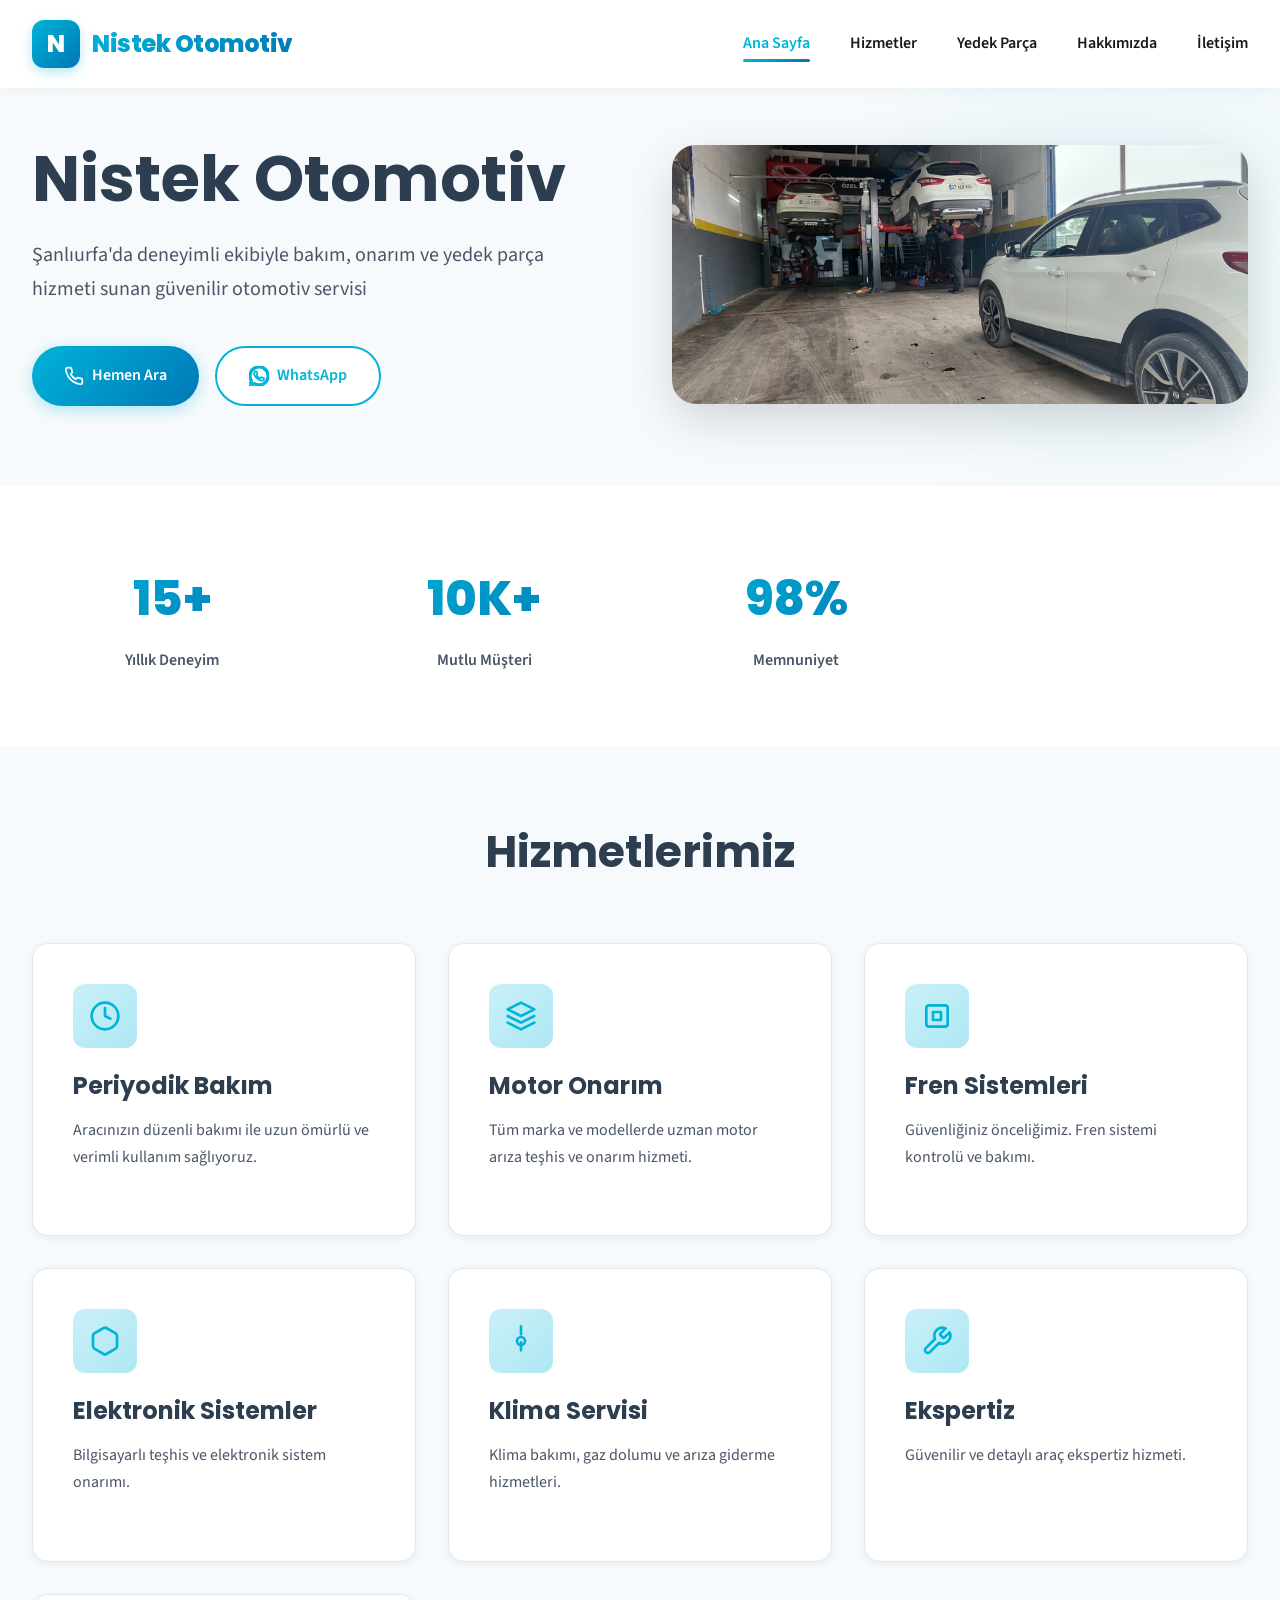
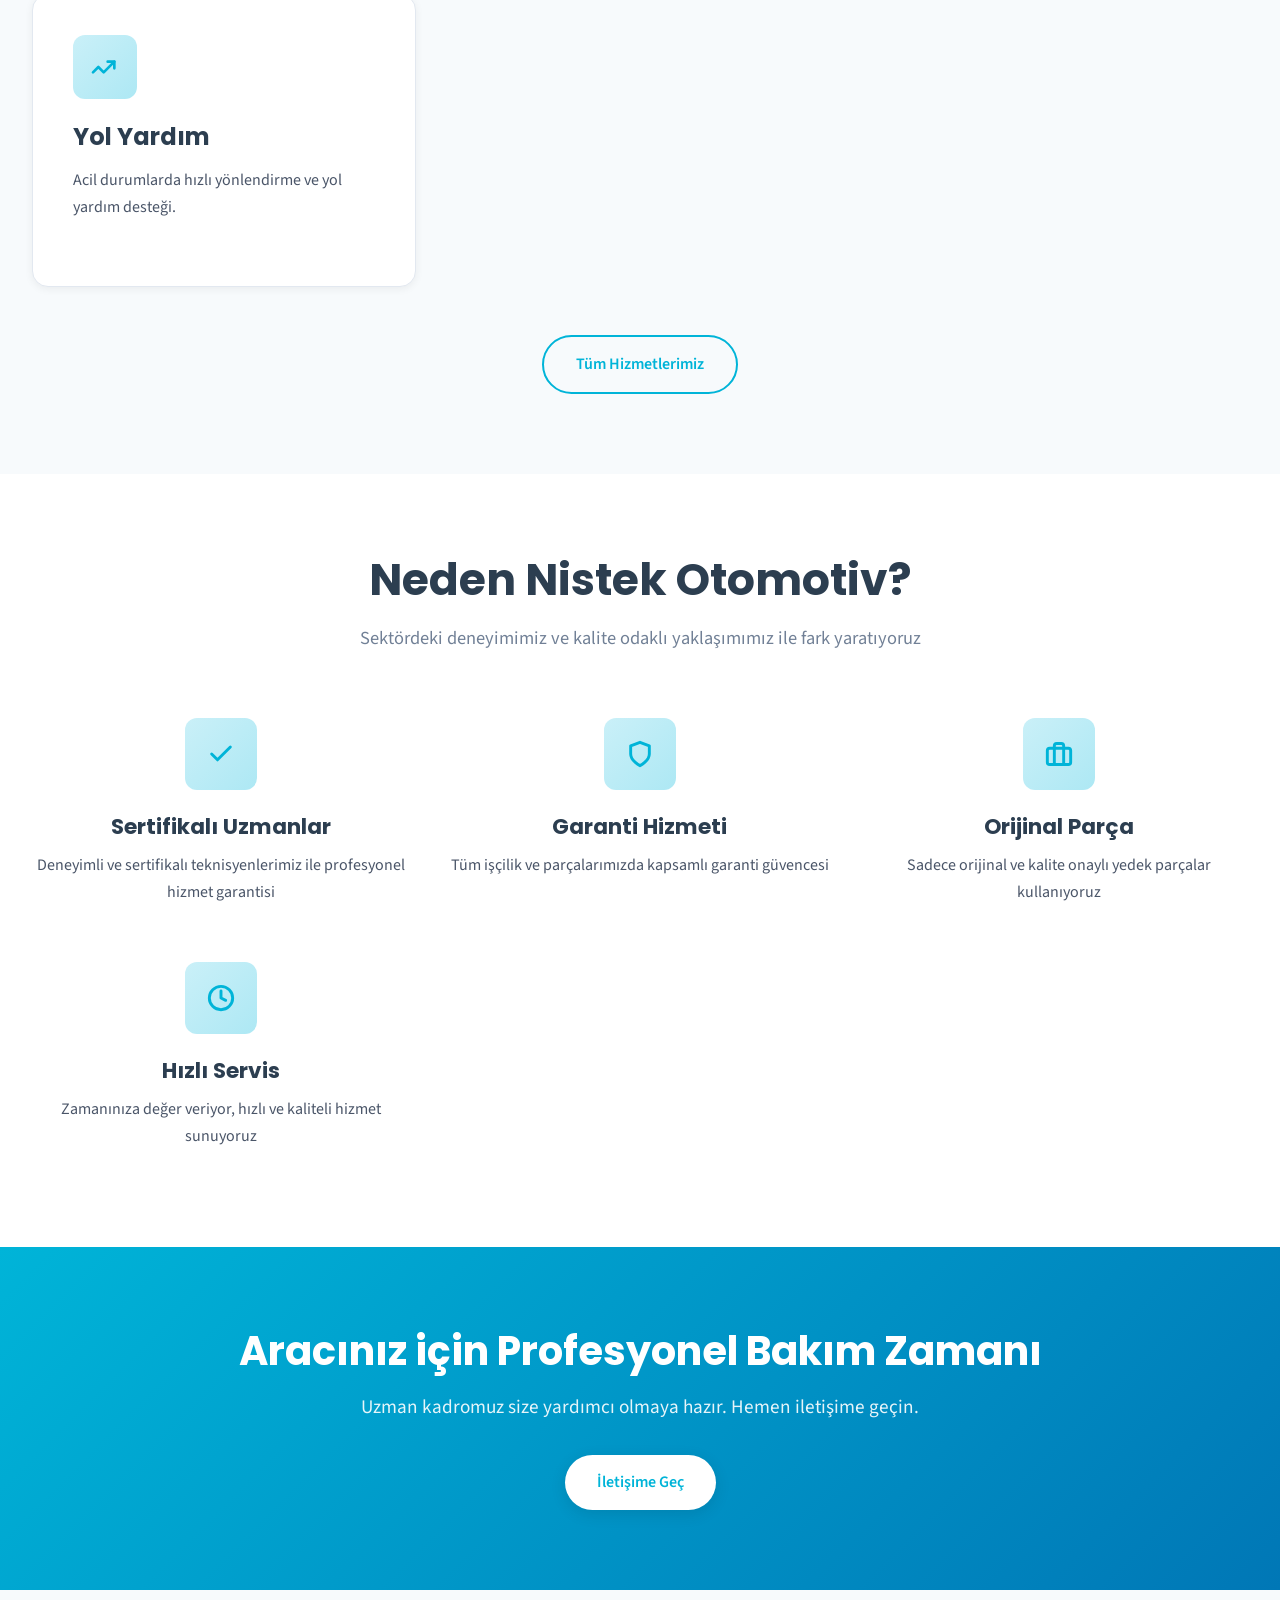
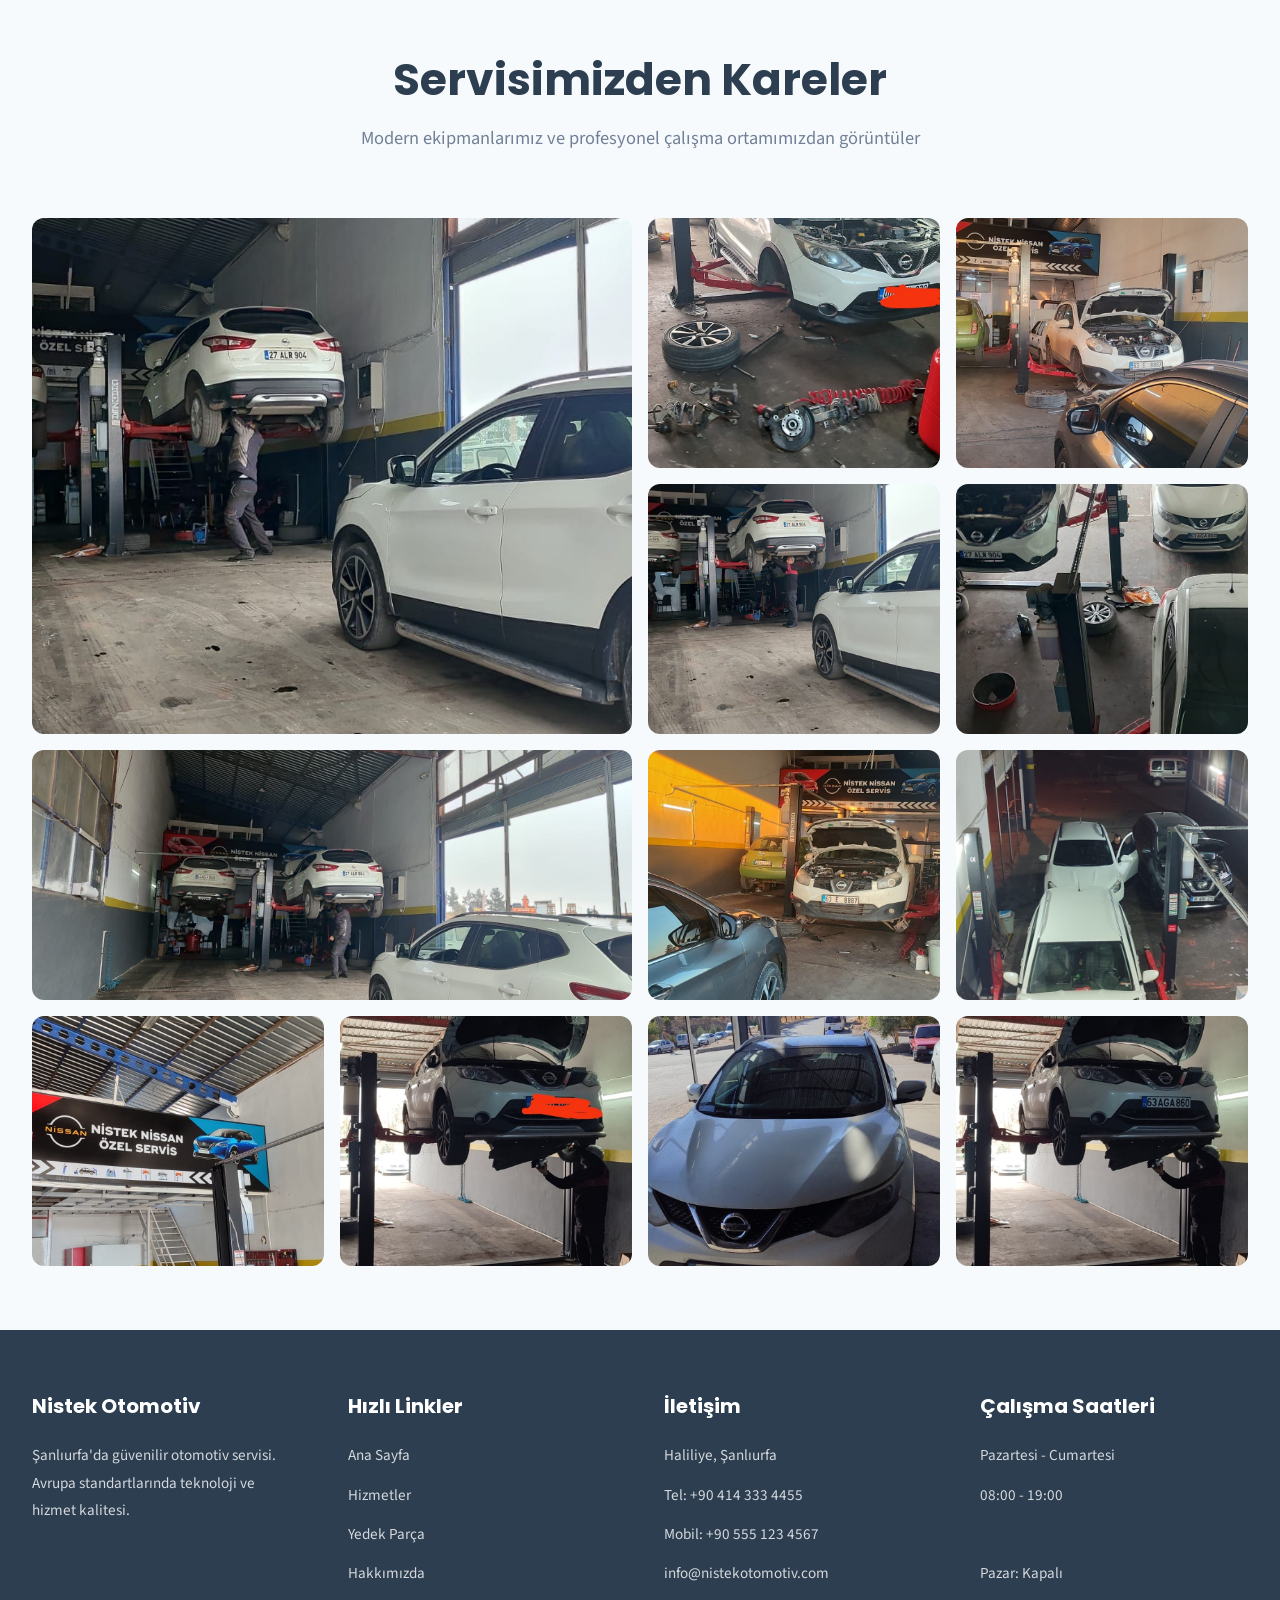
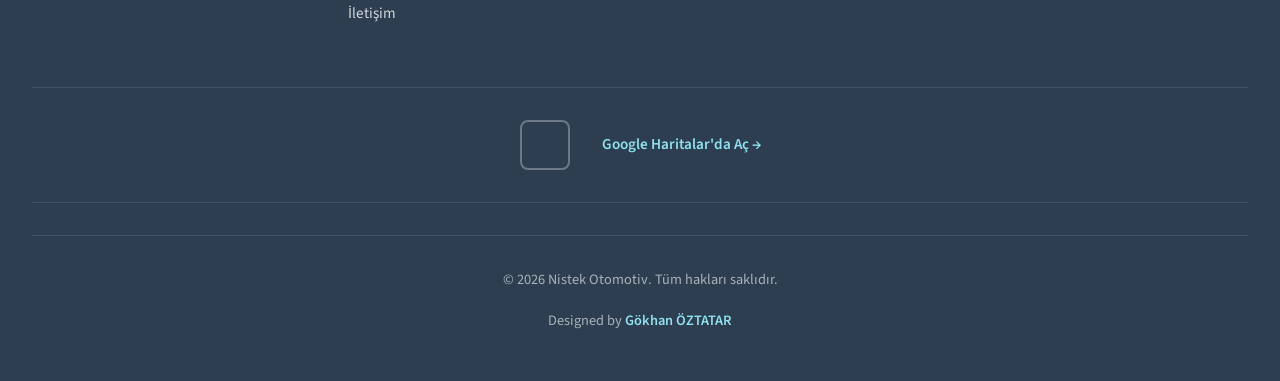
==== commit d15976fa: "Add files via upload" ====
--- a/index.html
+++ b/index.html
@@ -65,7 +65,7 @@
             </div>
             <div class="hero-image">
                 <div class="hero-image-wrapper">
-                    <img src="Fotoğraflar/e68a0f47-b4da-448a-b966-a22f13e64cfb.JPG" alt="Nistek Otomotiv Servisi - Dış Görünüm">
+                    <img src="Fotoğraflar/Dükkan İçi Görsel (4).jpg" alt="Nistek Otomotiv Servisi - Dış Görünüm">
                 </div>
             </div>
         </div>
@@ -249,73 +249,73 @@
             </div>
             <div class="gallery-grid">
                 <div class="gallery-item gallery-item-large">
-                    <img src="Fotoğraflar/Dükkan İçi Görsel.JPG" alt="Nistek Otomotiv Servisi" loading="lazy">
+                    <img src="Fotoğraflar/Dükkan İçi Görsel.jpg" alt="Nistek Otomotiv Servisi" loading="lazy">
                     <div class="gallery-overlay">
                         <span>Nistek Otomotiv</span>
                     </div>
                 </div>
                 <div class="gallery-item">
-                    <img src="Fotoğraflar/Dükkan İçi Görsel (2).JPG" alt="Servis İçi Genel Görünüm" loading="lazy">
+                    <img src="Fotoğraflar/Dükkan İçi Görsel (2).jpg" alt="Servis İçi Genel Görünüm" loading="lazy">
                     <div class="gallery-overlay">
                         <span>Servis Alanı</span>
                     </div>
                 </div>
                 <div class="gallery-item">
-                    <img src="Fotoğraflar/Dükkan İçi Görsel (3).JPG" alt="Nissan Qashqai Servisi" loading="lazy">
+                    <img src="Fotoğraflar/Dükkan İçi Görsel (3).jpg" alt="Nissan Qashqai Servisi" loading="lazy">
                     <div class="gallery-overlay">
                         <span>Nissan Qashqai Bakımı</span>
                     </div>
                 </div>
                 <div class="gallery-item">
-                    <img src="Fotoğraflar/Dükkan İçi Görsel (4).JPG" alt="Lift Üzerinde Araç Bakımı" loading="lazy">
+                    <img src="Fotoğraflar/Dükkan İçi Görsel (4).jpg" alt="Lift Üzerinde Araç Bakımı" loading="lazy">
                     <div class="gallery-overlay">
                         <span>Profesyonel Bakım</span>
                     </div>
                 </div>
                 <div class="gallery-item">
-                    <img src="Fotoğraflar/Dükkan İçi Görsel (5).JPG" alt="Servis Çalışma Anı" loading="lazy">
+                    <img src="Fotoğraflar/Dükkan İçi Görsel (5).jpg" alt="Servis Çalışma Anı" loading="lazy">
                     <div class="gallery-overlay">
                         <span>Çalışma Anı</span>
                     </div>
                 </div>
                 <div class="gallery-item gallery-item-wide">
-                    <img src="Fotoğraflar/e68a0f47-b4da-448a-b966-a22f13e64cfb.JPG" alt="Servis Genel Görünüm" loading="lazy">
+                    <img src="Fotoğraflar/e68a0f47-b4da-448a-b966-a22f13e64cfb.jpg" alt="Servis Genel Görünüm" loading="lazy">
                     <div class="gallery-overlay">
                         <span>Modern Servis Alanı</span>
                     </div>
                 </div>
                 <div class="gallery-item">
-                    <img src="Fotoğraflar/Dükkan İçi Görsel (6).JPG" alt="Araç Kaldırma Sistemi" loading="lazy">
+                    <img src="Fotoğraflar/Dükkan İçi Görsel (6).jpg" alt="Araç Kaldırma Sistemi" loading="lazy">
                     <div class="gallery-overlay">
                         <span>Hidrolik Lift Sistemi</span>
                     </div>
                 </div>
                 <div class="gallery-item">
-                    <img src="Fotoğraflar/Dükkan İçi Görsel (7).JPG" alt="Akşam Servis Çalışması" loading="lazy">
+                    <img src="Fotoğraflar/Dükkan İçi Görsel (7).jpg" alt="Akşam Servis Çalışması" loading="lazy">
                     <div class="gallery-overlay">
                         <span>Gece Mesaisi</span>
                     </div>
                 </div>
                 <div class="gallery-item">
-                    <img src="Fotoğraflar/Dükkan İçi Görsel (8).JPG" alt="Yukarıdan Servis Görünümü" loading="lazy">
+                    <img src="Fotoğraflar/Dükkan İçi Görsel (8).jpg" alt="Yukarıdan Servis Görünümü" loading="lazy">
                     <div class="gallery-overlay">
                         <span>Servis Panorama</span>
                     </div>
                 </div>
                 <div class="gallery-item">
-                    <img src="Fotoğraflar/Dükkan İçi Görsel (9).JPG" alt="Motor Tamiri" loading="lazy">
+                    <img src="Fotoğraflar/Dükkan İçi Görsel (9).jpg" alt="Motor Tamiri" loading="lazy">
                     <div class="gallery-overlay">
                         <span>Motor Onarımı</span>
                     </div>
                 </div>
                 <div class="gallery-item">
-                    <img src="Fotoğraflar/Dükkan İçi Görsel (10).JPG" alt="Servis İç Mekan" loading="lazy">
+                    <img src="Fotoğraflar/Dükkan İçi Görsel (10).jpg" alt="Servis İç Mekan" loading="lazy">
                     <div class="gallery-overlay">
                         <span>İç Mekan</span>
                     </div>
                 </div>
                 <div class="gallery-item">
-                    <img src="Fotoğraflar/Dükkan İçi Görsel (11).JPG" alt="Nissan Qashqai" loading="lazy">
+                    <img src="Fotoğraflar/Dükkan İçi Görsel (11).jpg" alt="Nissan Qashqai" loading="lazy">
                     <div class="gallery-overlay">
                         <span>Nissan Qashqai</span>
                     </div>
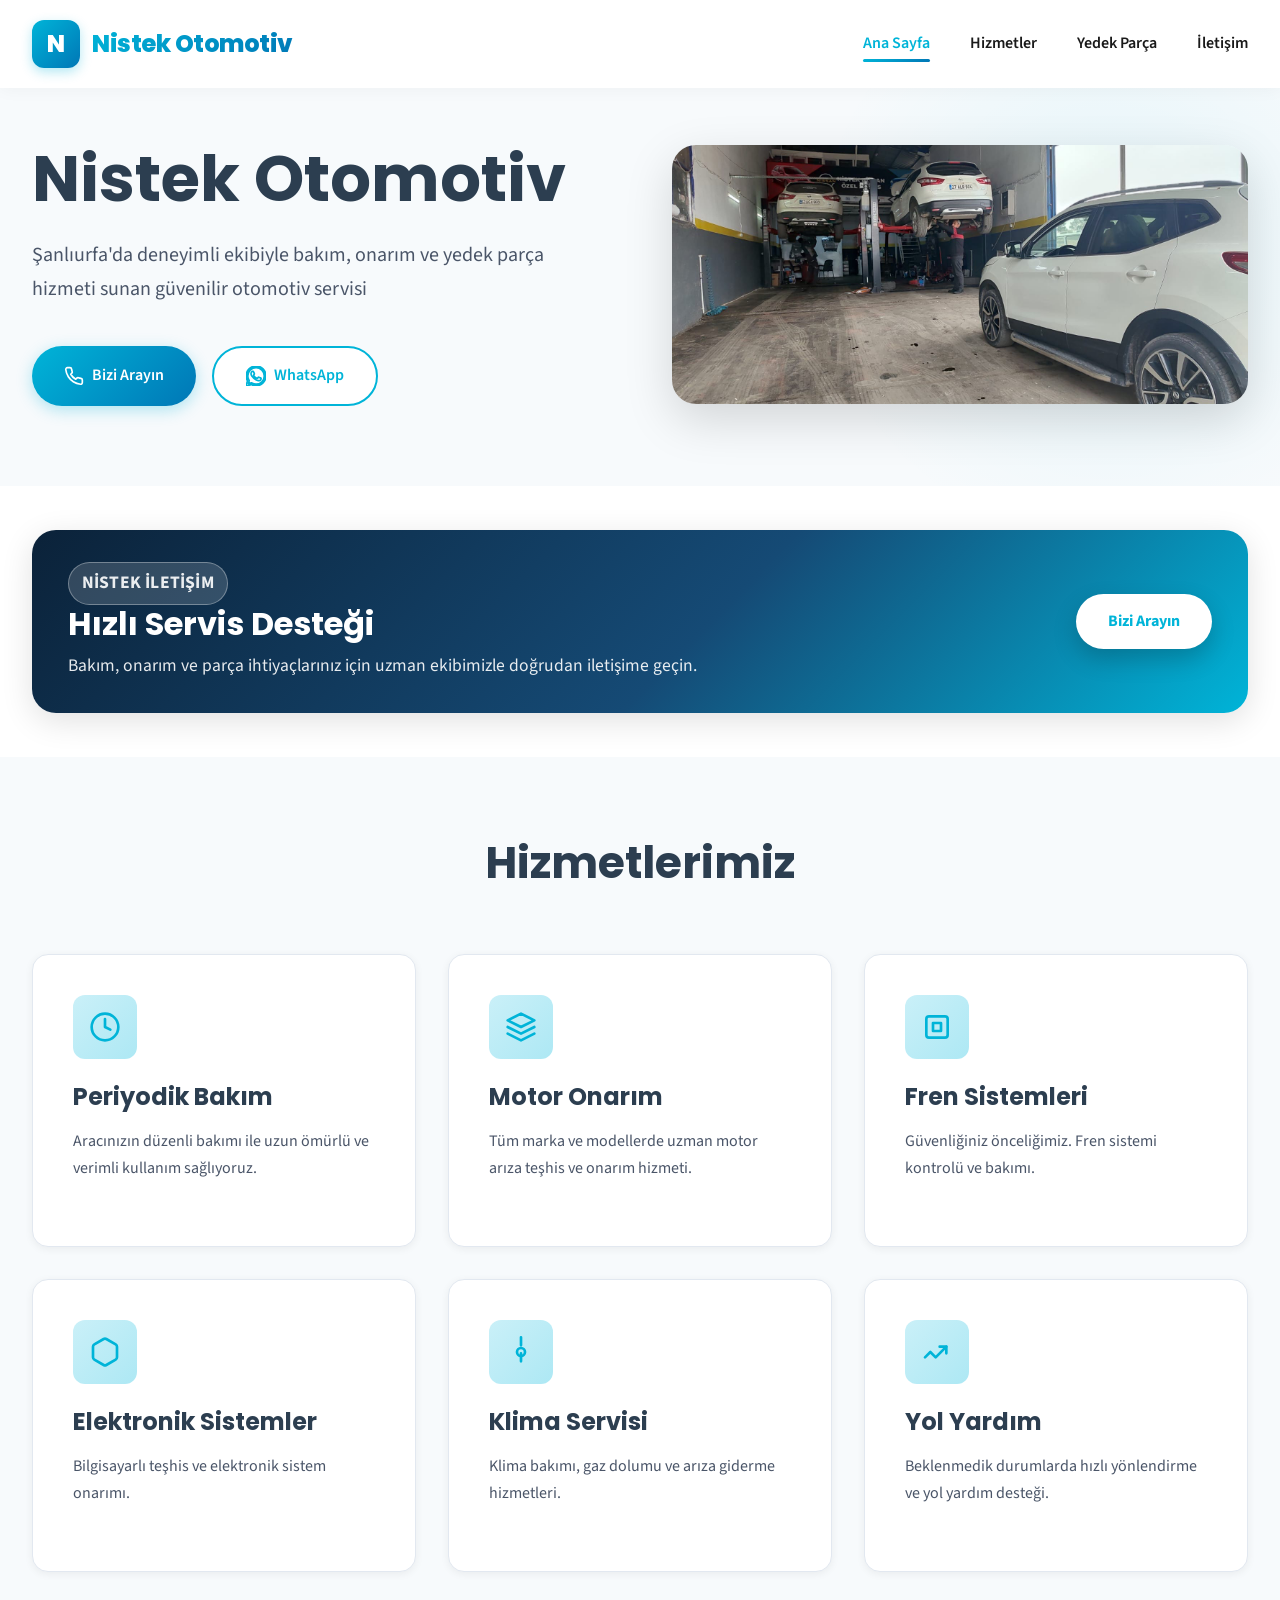
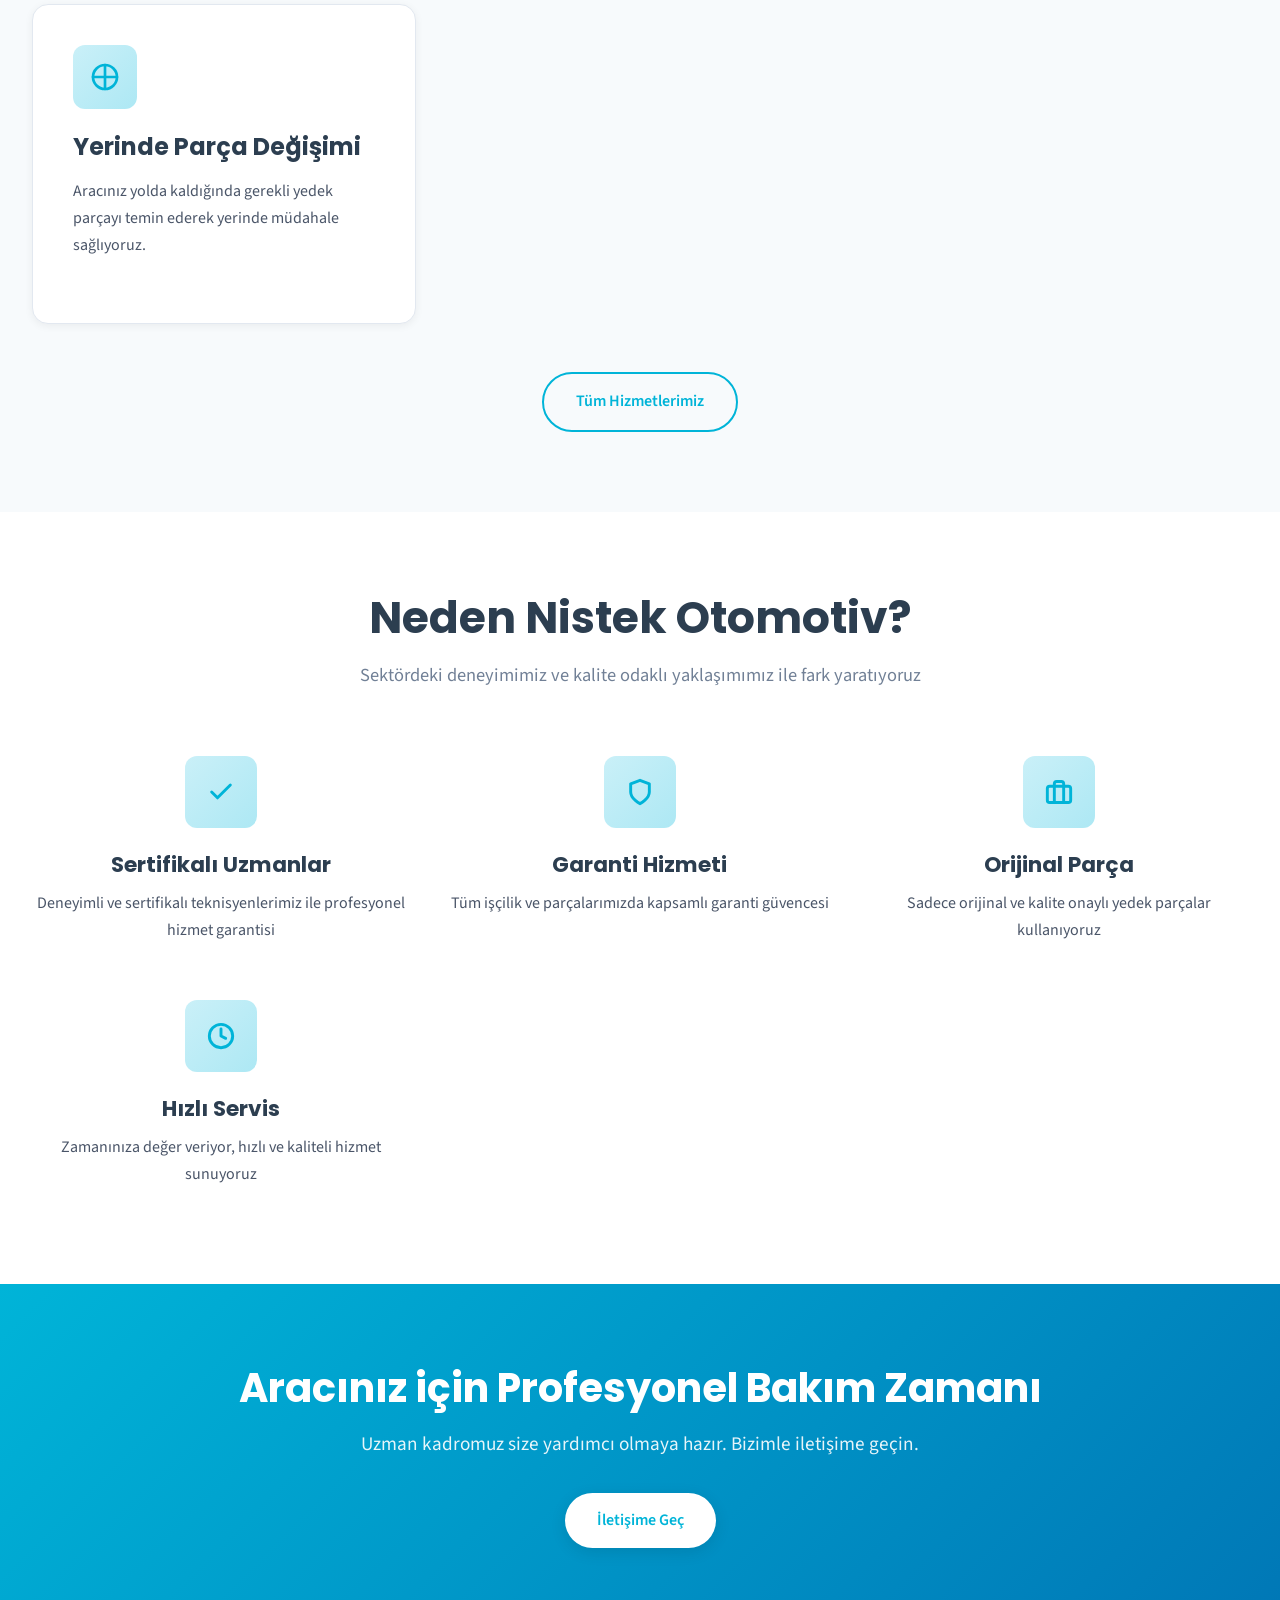
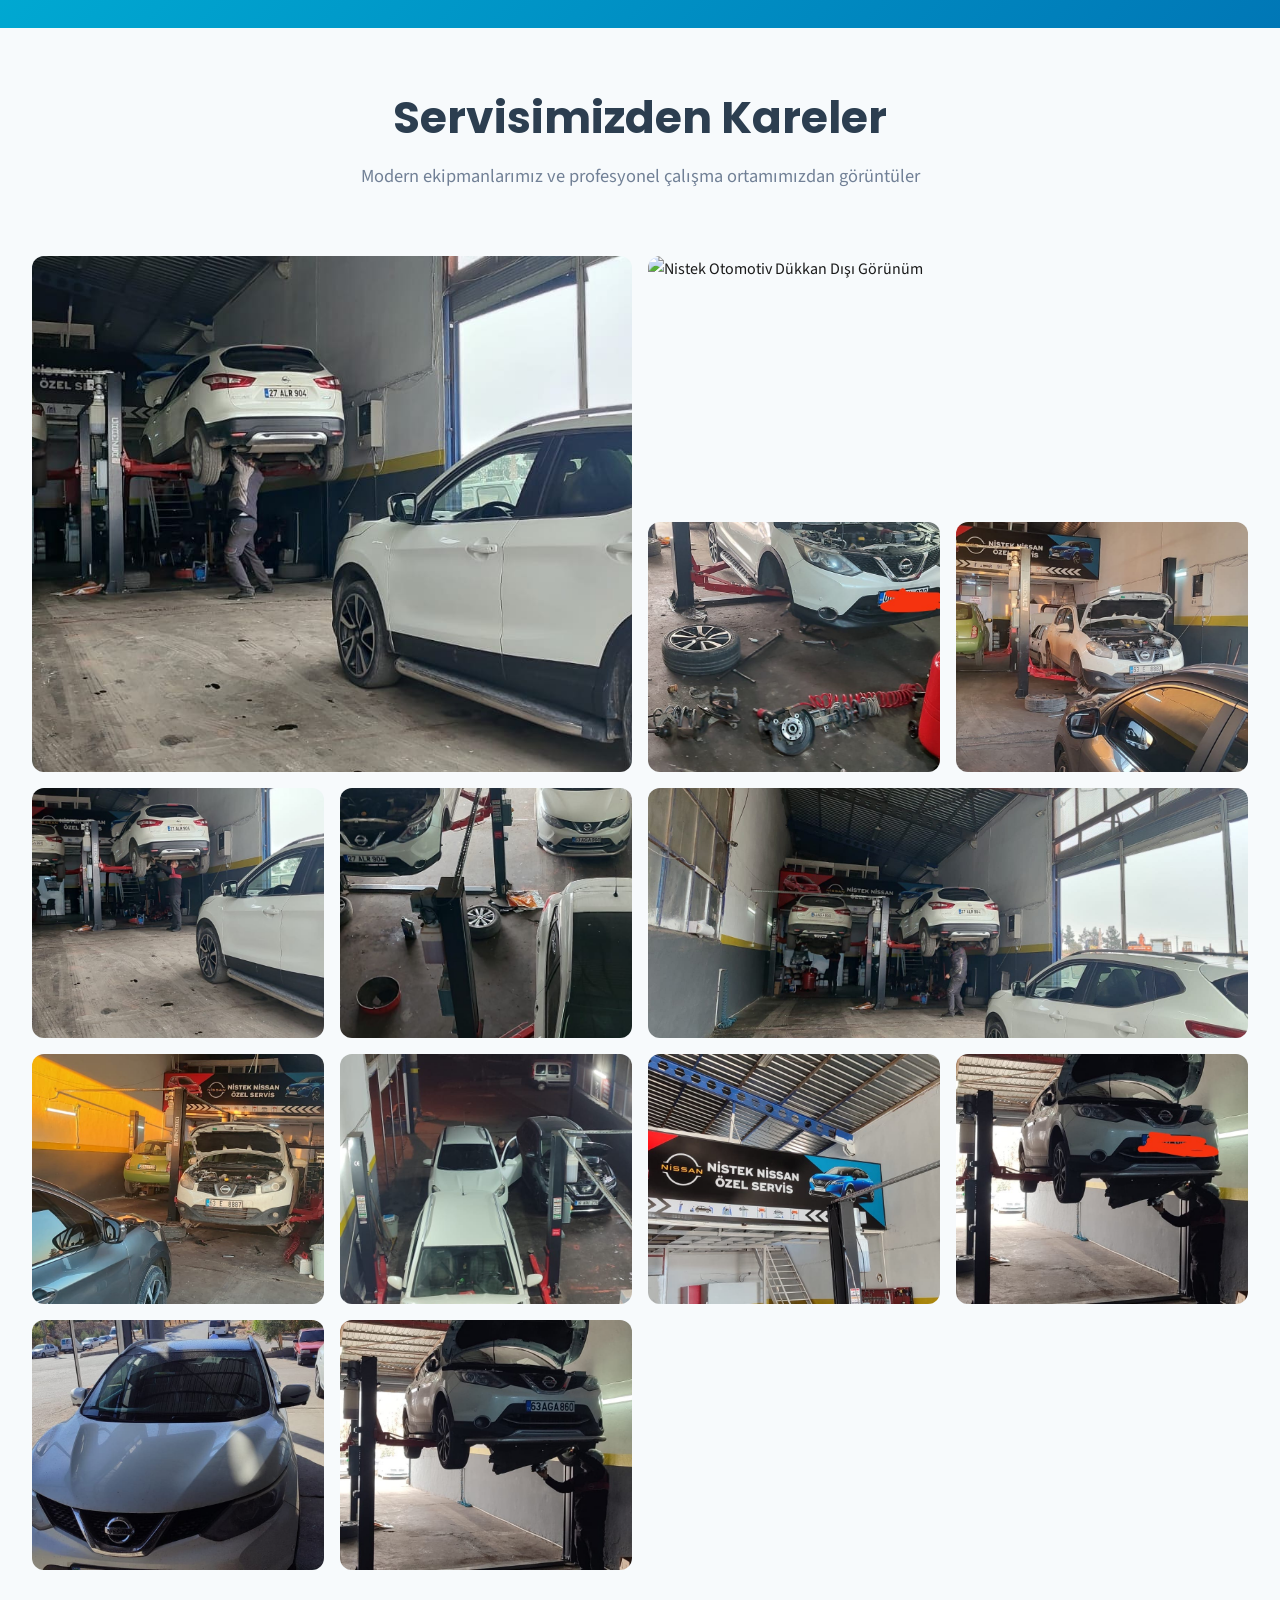
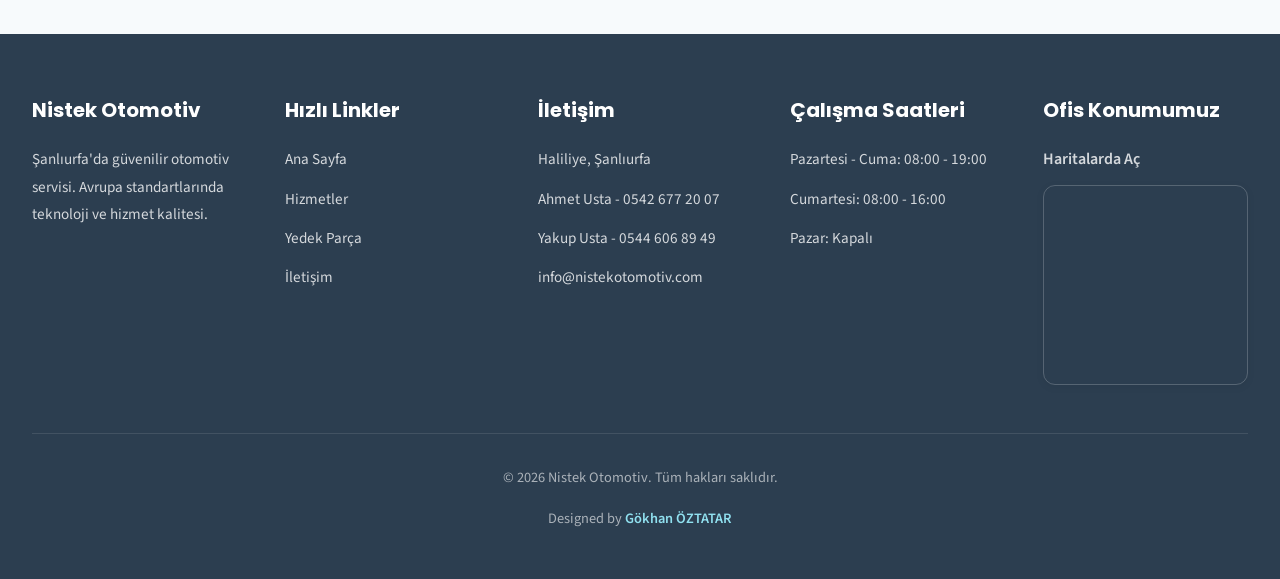
==== commit 2dc4ce7f: "Add files via upload" ====
--- a/index.html
+++ b/index.html
@@ -23,7 +23,6 @@
                     <li><a href="index.html" class="active">Ana Sayfa</a></li>
                     <li><a href="hizmetler.html">Hizmetler</a></li>
                     <li><a href="yedek-parca.html">Yedek Parça</a></li>
-                    <li><a href="hakkimizda.html">Hakkımızda</a></li>
                     <li><a href="iletisim.html">İletişim</a></li>
                 </ul>
                 <button class="mobile-toggle" aria-label="Menu">
@@ -49,13 +48,13 @@
                     Şanlıurfa'da deneyimli ekibiyle bakım, onarım ve yedek parça hizmeti sunan güvenilir otomotiv servisi
                 </p>
                 <div class="hero-actions">
-                    <a href="tel:+904143334455" class="btn btn-primary">
+                    <a href="tel:+905426772007" class="btn btn-primary">
                         <svg viewBox="0 0 24 24" width="20" height="20">
                             <path d="M22 16.92v3a2 2 0 0 1-2.18 2 19.79 19.79 0 0 1-8.63-3.07 19.5 19.5 0 0 1-6-6 19.79 19.79 0 0 1-3.07-8.67A2 2 0 0 1 4.11 2h3a2 2 0 0 1 2 1.72 12.84 12.84 0 0 0 .7 2.81 2 2 0 0 1-.45 2.11L8.09 9.91a16 16 0 0 0 6 6l1.27-1.27a2 2 0 0 1 2.11-.45 12.84 12.84 0 0 0 2.81.7A2 2 0 0 1 22 16.92z"/>
                         </svg>
-                        Hemen Ara
+                        Bizi Arayın
                     </a>
-                    <a href="https://wa.me/905551234567" class="btn btn-secondary" target="_blank">
+                    <a href="https://wa.me/905426772007" class="btn btn-secondary" target="_blank">
                         <svg viewBox="0 0 24 24" width="20" height="20">
                             <path d="M17.472 14.382c-.297-.149-1.758-.867-2.03-.967-.273-.099-.471-.148-.67.15-.197.297-.767.966-.94 1.164-.173.199-.347.223-.644.075-.297-.15-1.255-.463-2.39-1.475-.883-.788-1.48-1.761-1.653-2.059-.173-.297-.018-.458.13-.606.134-.133.298-.347.446-.52.149-.174.198-.298.298-.497.099-.198.05-.371-.025-.52-.075-.149-.669-1.612-.916-2.207-.242-.579-.487-.5-.669-.51-.173-.008-.371-.01-.57-.01-.198 0-.52.074-.792.372-.272.297-1.04 1.016-1.04 2.479 0 1.462 1.065 2.875 1.213 3.074.149.198 2.096 3.2 5.077 4.487.709.306 1.262.489 1.694.625.712.227 1.36.195 1.871.118.571-.085 1.758-.719 2.006-1.413.248-.694.248-1.289.173-1.413-.074-.124-.272-.198-.57-.347m-5.421 7.403h-.004a9.87 9.87 0 01-5.031-1.378l-.361-.214-3.741.982.998-3.648-.235-.374a9.86 9.86 0 01-1.51-5.26c.001-5.45 4.436-9.884 9.888-9.884 2.64 0 5.122 1.03 6.988 2.898a9.825 9.825 0 012.893 6.994c-.003 5.45-4.437 9.884-9.885 9.884m8.413-18.297A11.815 11.815 0 0012.05 0C5.495 0 .16 5.335.157 11.892c0 2.096.547 4.142 1.588 5.945L.057 24l6.305-1.654a11.882 11.882 0 005.683 1.448h.005c6.554 0 11.89-5.335 11.893-11.893a11.821 11.821 0 00-3.48-8.413Z"/>
                         </svg>
@@ -71,22 +70,16 @@
         </div>
     </section>
 
-    <!-- Trust Indicators -->
-    <section class="trust-section">
-        <div class="container">
-            <div class="trust-grid">
-                <div class="trust-item">
-                    <div class="trust-number">15+</div>
-                    <div class="trust-label">Yıllık Deneyim</div>
-                </div>
-                <div class="trust-item">
-                    <div class="trust-number">10K+</div>
-                    <div class="trust-label">Mutlu Müşteri</div>
-                </div>
-                <div class="trust-item">
-                    <div class="trust-number">98%</div>
-                    <div class="trust-label">Memnuniyet</div>
-                </div>
+    <!-- Quick Contact Service -->
+    <section class="highlight-section" aria-label="Hızlı iletişim desteği">
+        <div class="container">
+            <div class="highlight-card">
+                <div class="highlight-content">
+                    <p class="highlight-kicker">Nistek İletişim</p>
+                    <h2>Hızlı Servis Desteği</h2>
+                    <p>Bakım, onarım ve parça ihtiyaçlarınız için uzman ekibimizle doğrudan iletişime geçin.</p>
+                </div>
+                <a href="tel:+905426772007" class="btn btn-light highlight-action">Bizi Arayın</a>
             </div>
         </div>
     </section>
@@ -155,22 +148,24 @@
                 <div class="service-card">
                     <div class="service-icon">
                         <svg viewBox="0 0 24 24" width="32" height="32">
-                            <path d="M14.7 6.3a1 1 0 0 0 0 1.4l1.6 1.6a1 1 0 0 0 1.4 0l3.77-3.77a6 6 0 0 1-7.94 7.94l-6.91 6.91a2.12 2.12 0 0 1-3-3l6.91-6.91a6 6 0 0 1 7.94-7.94l-3.76 3.76z"/>
-                        </svg>
-                    </div>
-                    <h3>Ekspertiz</h3>
-                    <p>Güvenilir ve detaylı araç ekspertiz hizmeti.</p>
-                </div>
-
-                <div class="service-card">
-                    <div class="service-icon">
-                        <svg viewBox="0 0 24 24" width="32" height="32">
                             <path d="M3 16l4-4 4 4 8-8"/>
                             <path d="M14 8h5v5"/>
                         </svg>
                     </div>
                     <h3>Yol Yardım</h3>
-                    <p>Acil durumlarda hızlı yönlendirme ve yol yardım desteği.</p>
+                    <p>Beklenmedik durumlarda hızlı yönlendirme ve yol yardım desteği.</p>
+                </div>
+
+                <div class="service-card">
+                    <div class="service-icon">
+                        <svg viewBox="0 0 24 24" width="32" height="32">
+                            <path d="M3 12h18"/>
+                            <path d="M12 3v18"/>
+                            <circle cx="12" cy="12" r="9"/>
+                        </svg>
+                    </div>
+                    <h3>Yerinde Parça Değişimi</h3>
+                    <p>Aracınız yolda kaldığında gerekli yedek parçayı temin ederek yerinde müdahale sağlıyoruz.</p>
                 </div>
             </div>
             <div class="section-cta">
@@ -234,7 +229,7 @@
         <div class="container">
             <div class="cta-content">
                 <h2>Aracınız için Profesyonel Bakım Zamanı</h2>
-                <p>Uzman kadromuz size yardımcı olmaya hazır. Hemen iletişime geçin.</p>
+                <p>Uzman kadromuz size yardımcı olmaya hazır. Bizimle iletişime geçin.</p>
                 <a href="iletisim.html" class="btn btn-light">İletişime Geç</a>
             </div>
         </div>
@@ -252,6 +247,12 @@
                     <img src="Fotoğraflar/Dükkan İçi Görsel.jpg" alt="Nistek Otomotiv Servisi" loading="lazy">
                     <div class="gallery-overlay">
                         <span>Nistek Otomotiv</span>
+                    </div>
+                </div>
+                <div class="gallery-item gallery-item-wide">
+                    <img src="Fotoğraflar/Dükkan Dışı Görsel.jpeg" alt="Nistek Otomotiv Dükkan Dışı Görünüm" loading="lazy">
+                    <div class="gallery-overlay">
+                        <span>Dükkan Dışı Görünüm</span>
                     </div>
                 </div>
                 <div class="gallery-item">
@@ -338,7 +339,6 @@
                         <li><a href="index.html">Ana Sayfa</a></li>
                         <li><a href="hizmetler.html">Hizmetler</a></li>
                         <li><a href="yedek-parca.html">Yedek Parça</a></li>
-                        <li><a href="hakkimizda.html">Hakkımızda</a></li>
                         <li><a href="iletisim.html">İletişim</a></li>
                     </ul>
                 </div>
@@ -346,27 +346,25 @@
                     <h4>İletişim</h4>
                     <ul>
                         <li>Haliliye, Şanlıurfa</li>
-                        <li>Tel: +90 414 333 4455</li>
-                        <li>Mobil: +90 555 123 4567</li>
+                        <li><a href="tel:+905426772007">Ahmet Usta - 0542 677 20 07</a></li>
+                        <li><a href="tel:+905446068949">Yakup Usta - 0544 606 89 49</a></li>
                         <li>info@nistekotomotiv.com</li>
                     </ul>
                 </div>
                 <div class="footer-col">
                     <h4>Çalışma Saatleri</h4>
                     <ul>
-                        <li>Pazartesi - Cumartesi</li>
-                        <li>08:00 - 19:00</li>
-                        <li>&nbsp;</li>
+                        <li>Pazartesi - Cuma: 08:00 - 19:00</li>
+                        <li>Cumartesi: 08:00 - 16:00</li>
                         <li>Pazar: Kapalı</li>
                     </ul>
                 </div>
-            </div>
-            <div class="footer-map">
-                <div class="footer-map-container">
-                    <iframe src="https://www.google.com/maps/embed?pb=!1m18!1m12!1m3!1d1593.4!2d38.74143600463867!3d37.14683532714844!2m3!1f0!2f0!3f0!3m2!1i1024!2i768!4f13.1!3m3!1m2!1s0x0%3A0x0!2zMzfCsDA4JzQ4LjYiTiAzOMKwNDQnMjkuMiJF!5e0!3m2!1str!2str!4v1234567890123" loading="lazy"></iframe>
-                </div>
-                <div class="footer-map-text">
-                    <a href="https://www.google.com/maps?q=37.14683532714844,38.74143600463867&z=17&hl=tr" target="_blank">Google Haritalar'da Aç →</a>
+                <div class="footer-col office-location">
+                    <h4>Ofis Konumumuz</h4>
+                    <a class="office-map-link" href="https://www.google.com/maps?q=37.14650344848633,38.74141311645508&z=17&hl=tr" target="_blank" rel="noopener noreferrer">Haritalarda Aç</a>
+                    <div class="office-map-card">
+                        <iframe class="office-map-embed" src="https://www.google.com/maps?q=37.14650344848633,38.74141311645508&z=17&hl=tr&output=embed" loading="lazy" title="Nistek Otomotiv Ofis Konumu"></iframe>
+                    </div>
                 </div>
             </div>
             <div class="footer-bottom">
--- a/style.css
+++ b/style.css
@@ -82,6 +82,10 @@
     display: block;
 }
 
+img.lightbox-enabled {
+    cursor: zoom-in;
+}
+
 a {
     color: inherit;
     text-decoration: none;
@@ -421,6 +425,57 @@
     }
 }
 
+/* === HIGHLIGHT SECTION === */
+.highlight-section {
+    padding: 2.75rem 0;
+    background: white;
+}
+
+.highlight-card {
+    display: flex;
+    align-items: center;
+    justify-content: space-between;
+    gap: 2rem;
+    background: linear-gradient(135deg, #0b2239 0%, #154a75 55%, #00b4d8 100%);
+    border-radius: var(--radius-xl);
+    padding: 2rem 2.25rem;
+    box-shadow: var(--shadow-lg);
+}
+
+.highlight-content h2 {
+    color: white;
+    font-size: 2rem;
+    margin-bottom: 0.5rem;
+}
+
+.highlight-content p {
+    color: rgba(255, 255, 255, 0.9);
+    margin: 0;
+    font-size: 1.1rem;
+}
+
+.highlight-kicker {
+    display: inline-flex;
+    align-items: center;
+    gap: 0.45rem;
+    margin-bottom: 0.85rem;
+    padding: 0.35rem 0.8rem;
+    border-radius: var(--radius-full);
+    background: rgba(255, 255, 255, 0.16);
+    border: 1px solid rgba(255, 255, 255, 0.32);
+    color: white;
+    font-weight: 700;
+    letter-spacing: 0.2px;
+    font-size: 0.85rem;
+    text-transform: uppercase;
+}
+
+.highlight-action {
+    white-space: nowrap;
+    font-weight: 700;
+    box-shadow: 0 10px 24px rgba(0, 0, 0, 0.2);
+}
+
 /* === TRUST SECTION === */
 .trust-section {
     padding: 3rem 0;
@@ -1209,7 +1264,7 @@
 
 .footer-grid {
     display: grid;
-    grid-template-columns: repeat(4, 1fr);
+    grid-template-columns: repeat(auto-fit, minmax(200px, 1fr));
     gap: 3rem;
     margin-bottom: 3rem;
 }
@@ -1244,48 +1299,38 @@
     color: var(--accent-cyan);
 }
 
-/* Footer Mini Map */
-.footer-map {
-    margin: 2rem 0;
-    padding: 2rem 0;
-    border-top: 1px solid rgba(255, 255, 255, 0.1);
-    border-bottom: 1px solid rgba(255, 255, 255, 0.1);
-    display: flex;
-    align-items: center;
-    justify-content: center;
-    gap: 2rem;
-}
-
-.footer-map-container {
-    width: 50px;
-    height: 50px;
-    border-radius: var(--radius-sm);
-    overflow: hidden;
-    border: 2px solid rgba(255, 255, 255, 0.3);
-    flex-shrink: 0;
-}
-
-.footer-map-container iframe {
-    width: 200px;
-    height: 200px;
-    margin-top: -75px;
-    margin-left: -75px;
-    border: none;
-    pointer-events: none;
-}
-
-.footer-map-text {
-    color: rgba(255, 255, 255, 0.8);
-    font-size: 0.95rem;
-}
-
-.footer-map-text a {
+/* Office Mini Map Card */
+.office-location {
+    display: flex;
+    flex-direction: column;
+}
+
+.office-map-link {
+    display: inline-block;
     color: var(--accent-cyan);
     font-weight: 600;
-}
-
-.footer-map-text a:hover {
+    margin-bottom: 0.75rem;
+}
+
+.office-map-link:hover {
     text-decoration: underline;
+}
+
+.office-map-card {
+    width: 100%;
+    max-width: 280px;
+    height: 200px;
+    border-radius: var(--radius-md);
+    overflow: hidden;
+    border: 1px solid rgba(255, 255, 255, 0.2);
+    box-shadow: var(--shadow-sm);
+}
+
+.office-map-embed {
+    width: 100%;
+    height: 100%;
+    border: 0;
+    display: block;
 }
 
 .footer-bottom {
@@ -1391,6 +1436,15 @@
         grid-template-columns: 1fr;
         gap: 2rem;
     }
+
+    .office-location {
+        align-items: flex-start;
+    }
+
+    .office-map-card {
+        max-width: 300px;
+        height: 190px;
+    }
     
     .service-detail-card {
         padding: 2rem 1.5rem;
@@ -2060,9 +2114,9 @@
         justify-content: center;
     }
     
-    .footer-map {
-        flex-direction: column;
-        text-align: center;
+    .office-map-card {
+        max-width: 260px;
+        height: 190px;
     }
 }
 
@@ -2158,6 +2212,7 @@
     align-items: flex-end;
     padding: 1.25rem;
     opacity: 0;
+    pointer-events: none;
     transition: var(--transition-base);
 }
 
@@ -2219,3 +2274,90 @@
         grid-column: span 1;
     }
 }
+
+/* ==========================================
+   IMAGE LIGHTBOX
+   ========================================== */
+
+.image-lightbox {
+    position: fixed;
+    inset: 0;
+    background: rgba(7, 12, 20, 0.88);
+    display: flex;
+    align-items: center;
+    justify-content: center;
+    padding: 1.5rem;
+    z-index: 4000;
+    opacity: 0;
+    visibility: hidden;
+    transition: opacity 0.25s ease, visibility 0.25s ease;
+}
+
+.image-lightbox.active {
+    opacity: 1;
+    visibility: visible;
+}
+
+.image-lightbox-dialog {
+    position: relative;
+    max-width: min(1100px, 92vw);
+    max-height: 90vh;
+    animation: fadeInUp 0.25s ease-out;
+}
+
+.image-lightbox-image {
+    max-width: 100%;
+    max-height: 82vh;
+    border-radius: var(--radius-md);
+    box-shadow: var(--shadow-xl);
+}
+
+.image-lightbox-close {
+    position: absolute;
+    top: -0.75rem;
+    right: -0.75rem;
+    width: 2.2rem;
+    height: 2.2rem;
+    border-radius: 50%;
+    border: 0;
+    background: white;
+    color: var(--dark-graphite);
+    font-size: 1.3rem;
+    font-weight: 700;
+    cursor: pointer;
+    line-height: 1;
+    box-shadow: var(--shadow-md);
+}
+
+.image-lightbox-caption {
+    text-align: center;
+    color: rgba(255, 255, 255, 0.92);
+    font-size: 0.95rem;
+    margin-top: 0.8rem;
+}
+
+@media (max-width: 768px) {
+    .highlight-card {
+        flex-direction: column;
+        align-items: flex-start;
+        padding: 1.5rem;
+    }
+
+    .highlight-content h2 {
+        font-size: 1.6rem;
+    }
+
+    .highlight-action {
+        width: 100%;
+        justify-content: center;
+    }
+
+    .image-lightbox {
+        padding: 1rem;
+    }
+
+    .image-lightbox-close {
+        top: -0.5rem;
+        right: -0.35rem;
+    }
+}
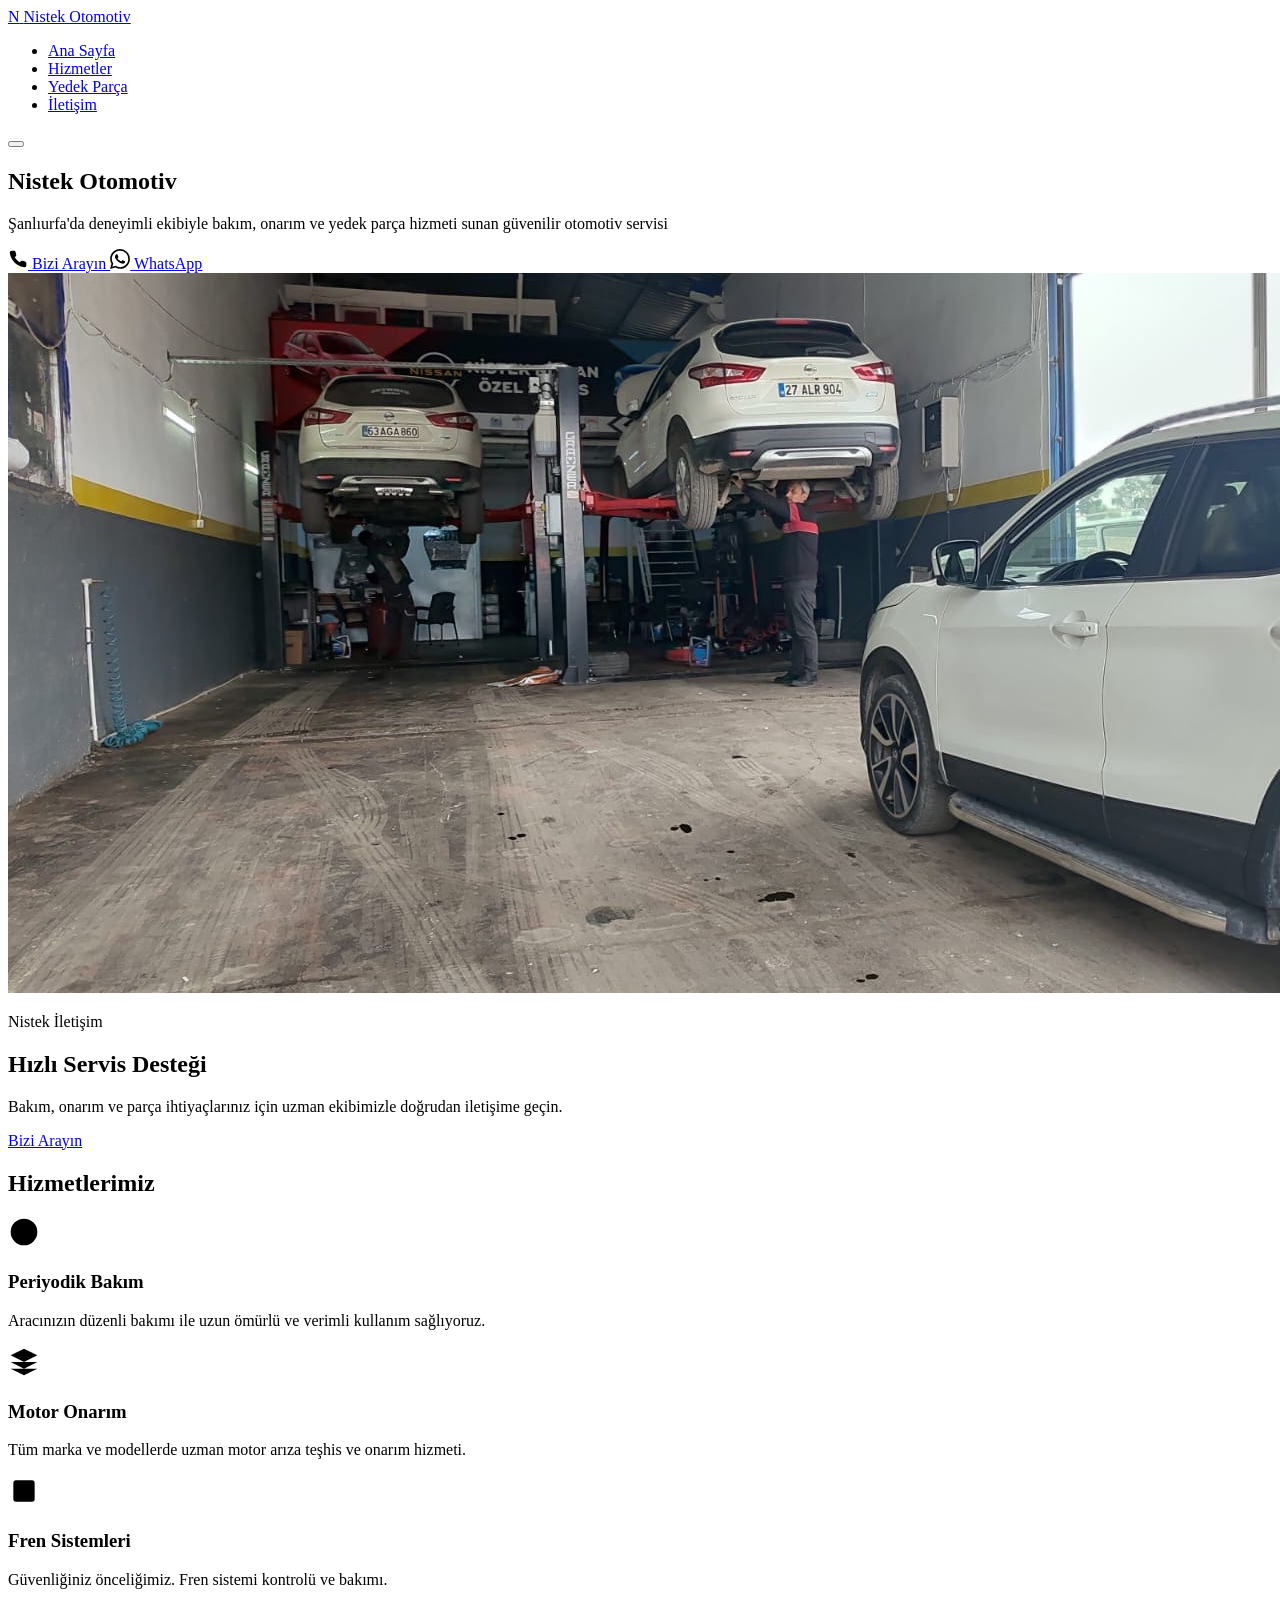
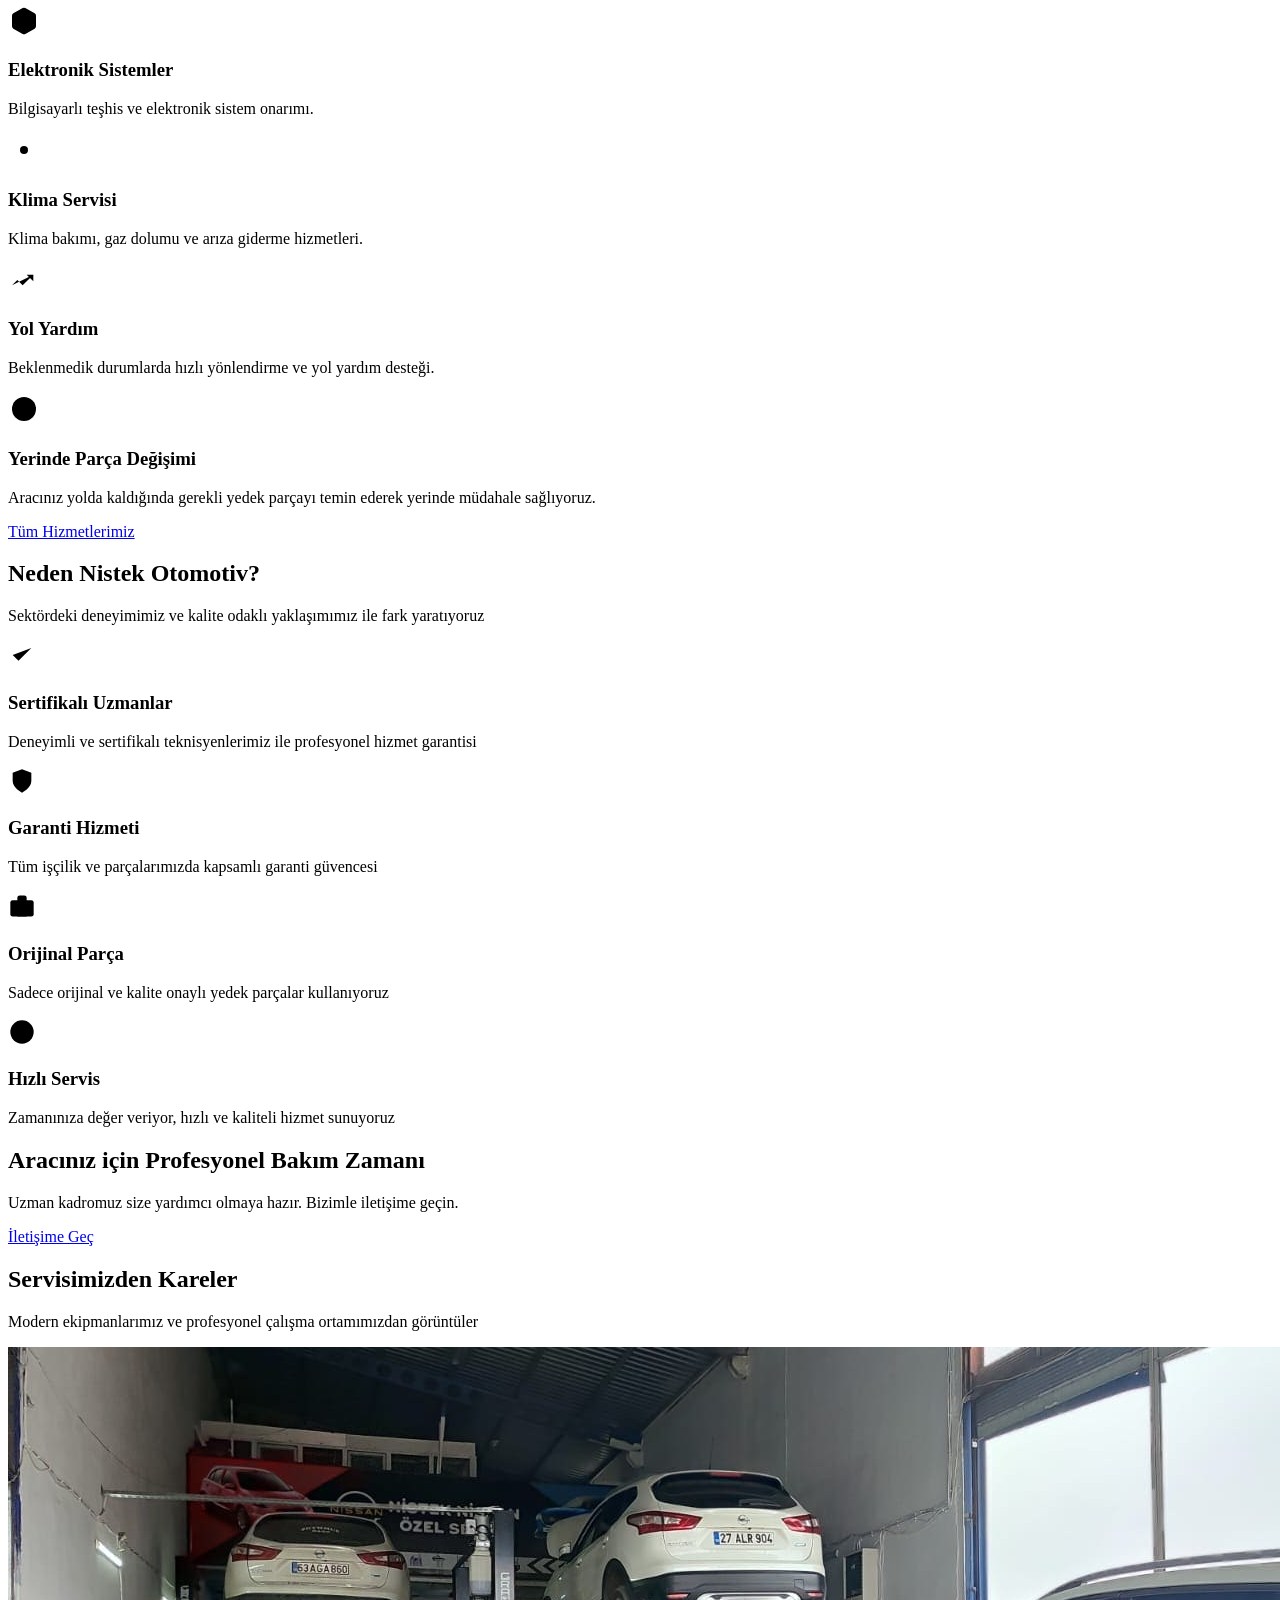
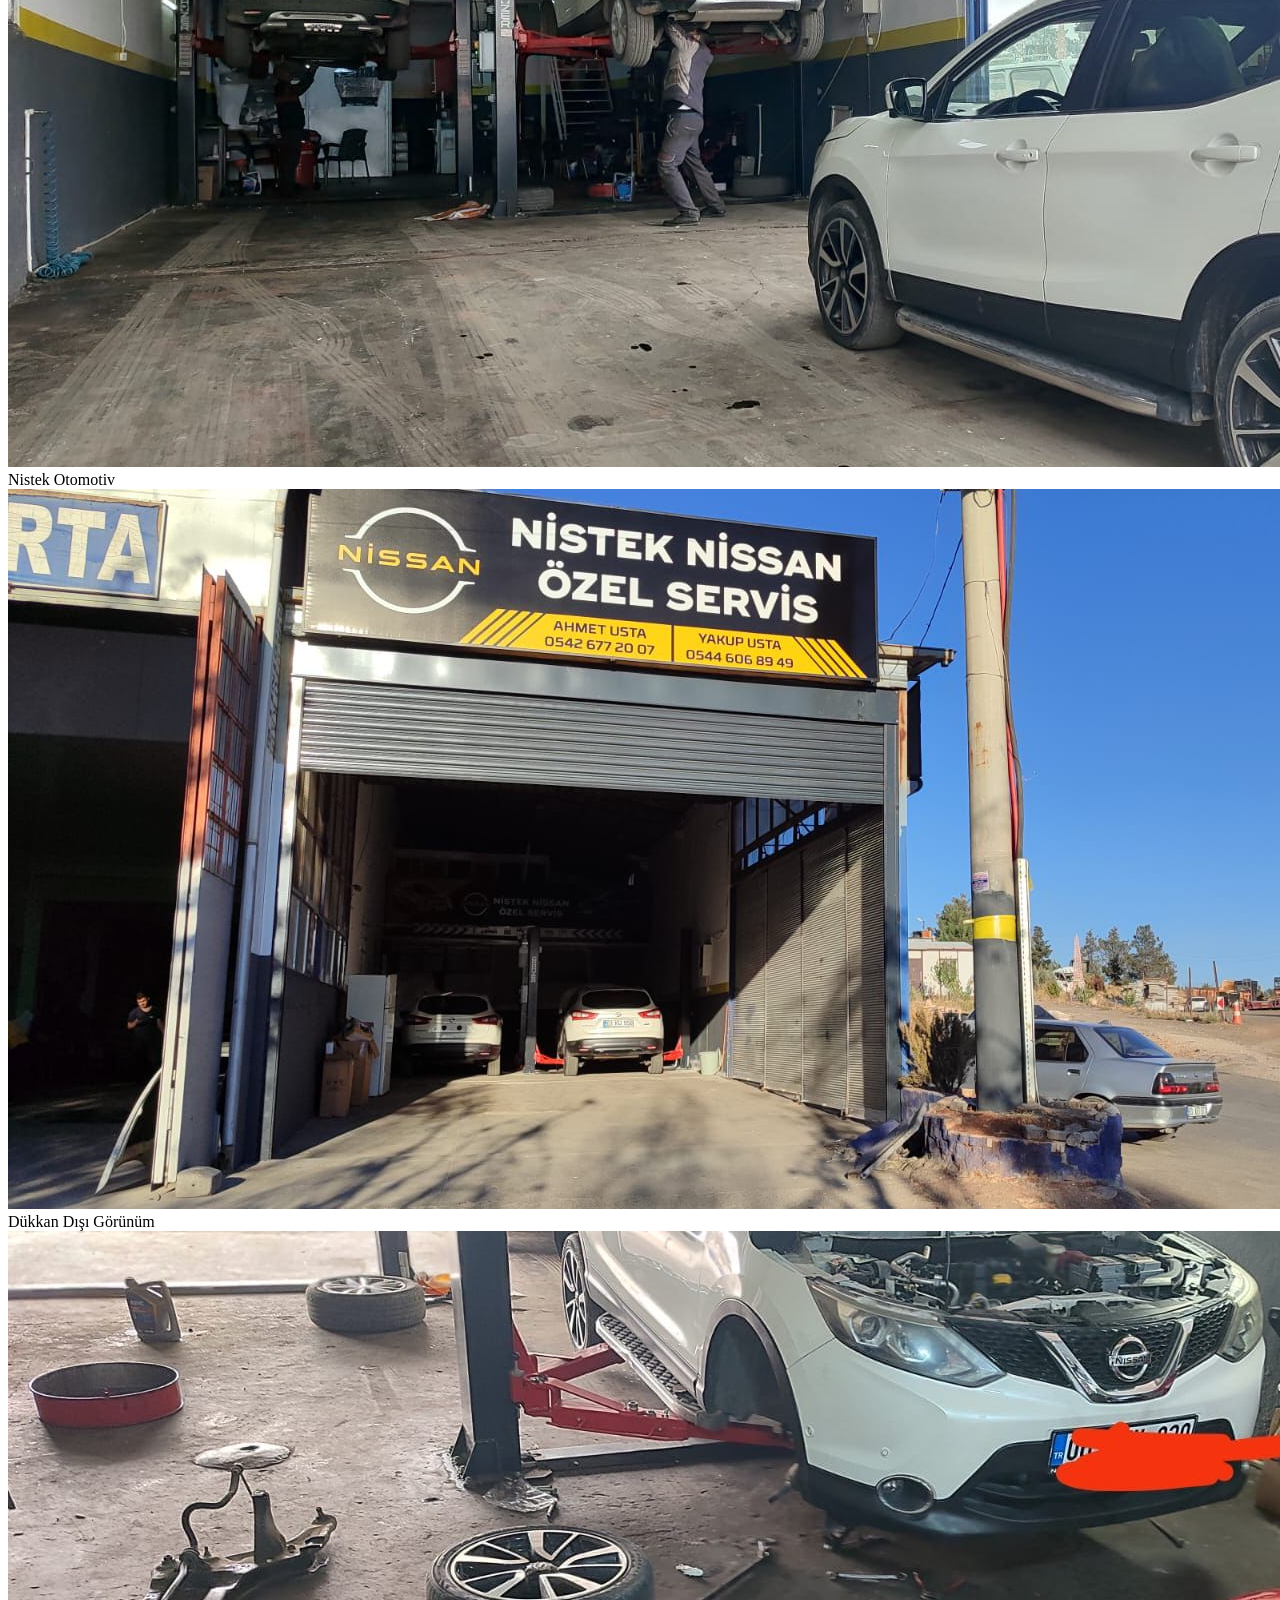
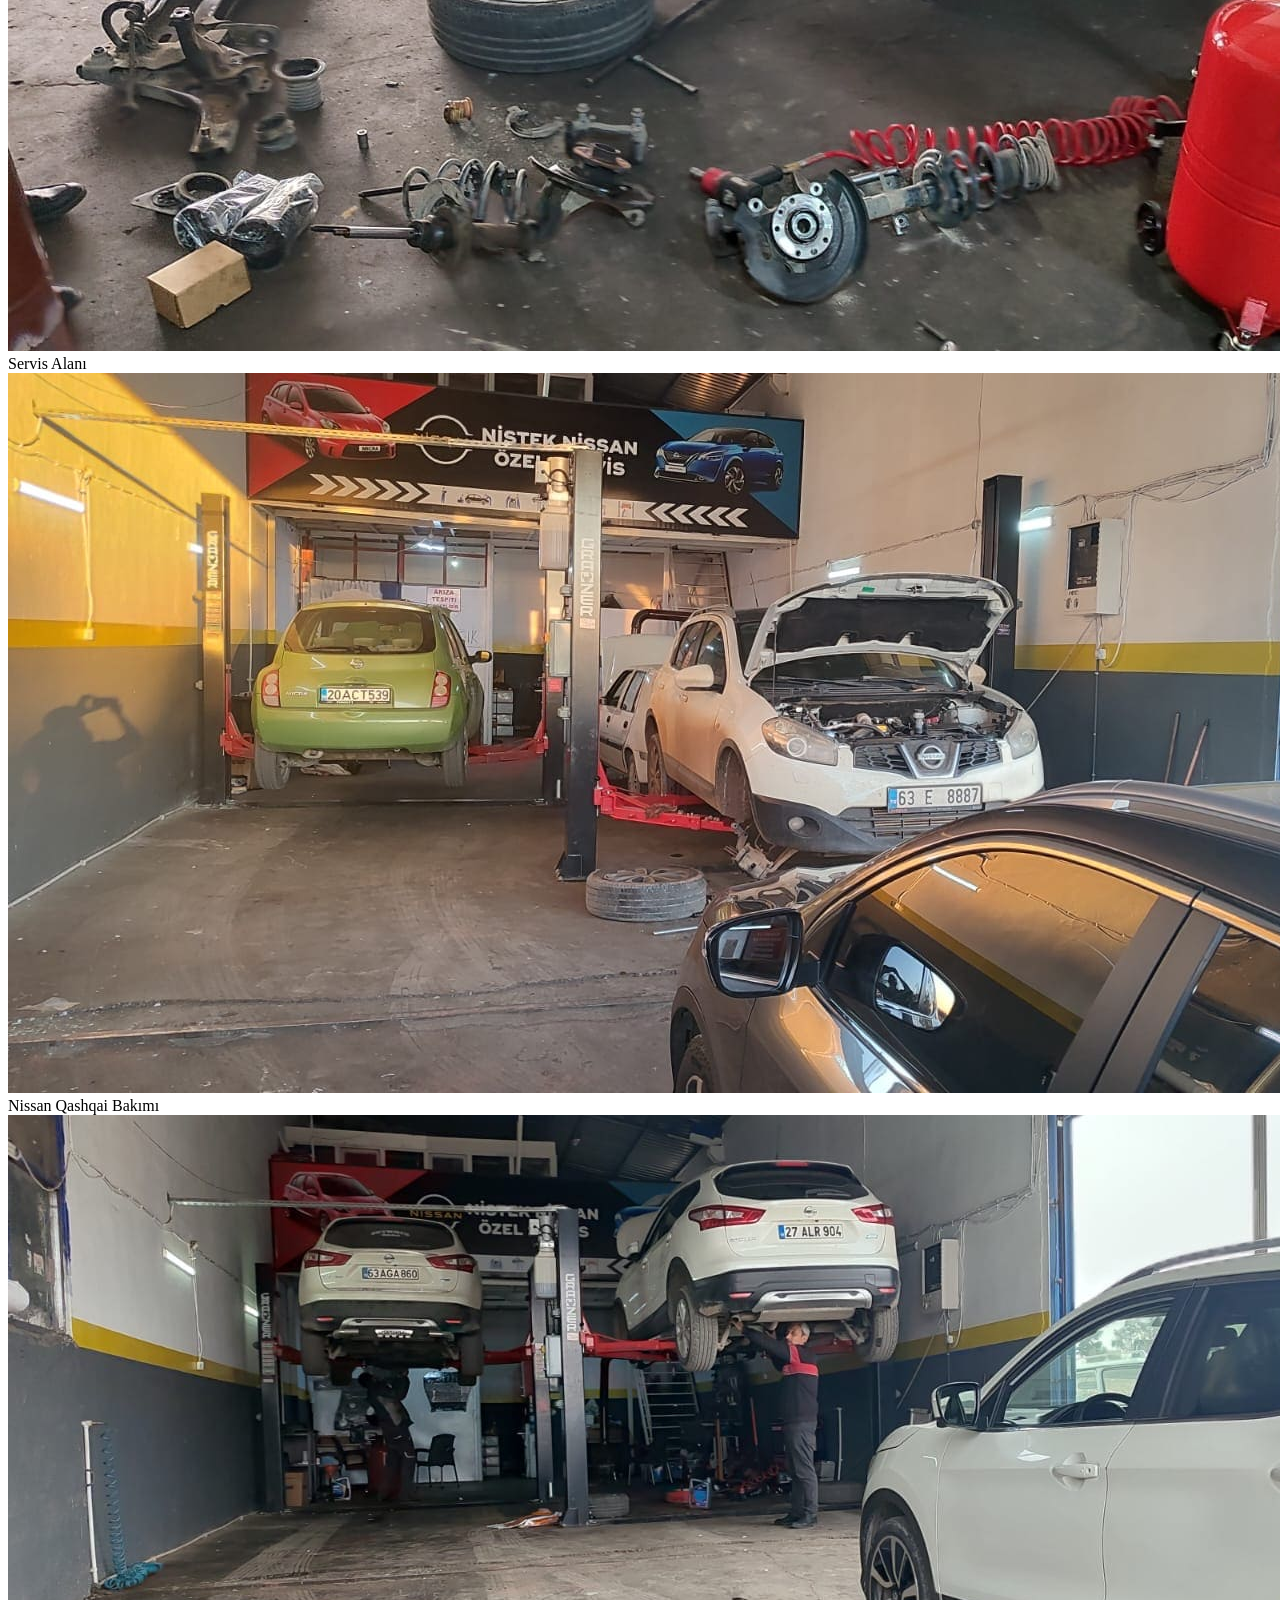
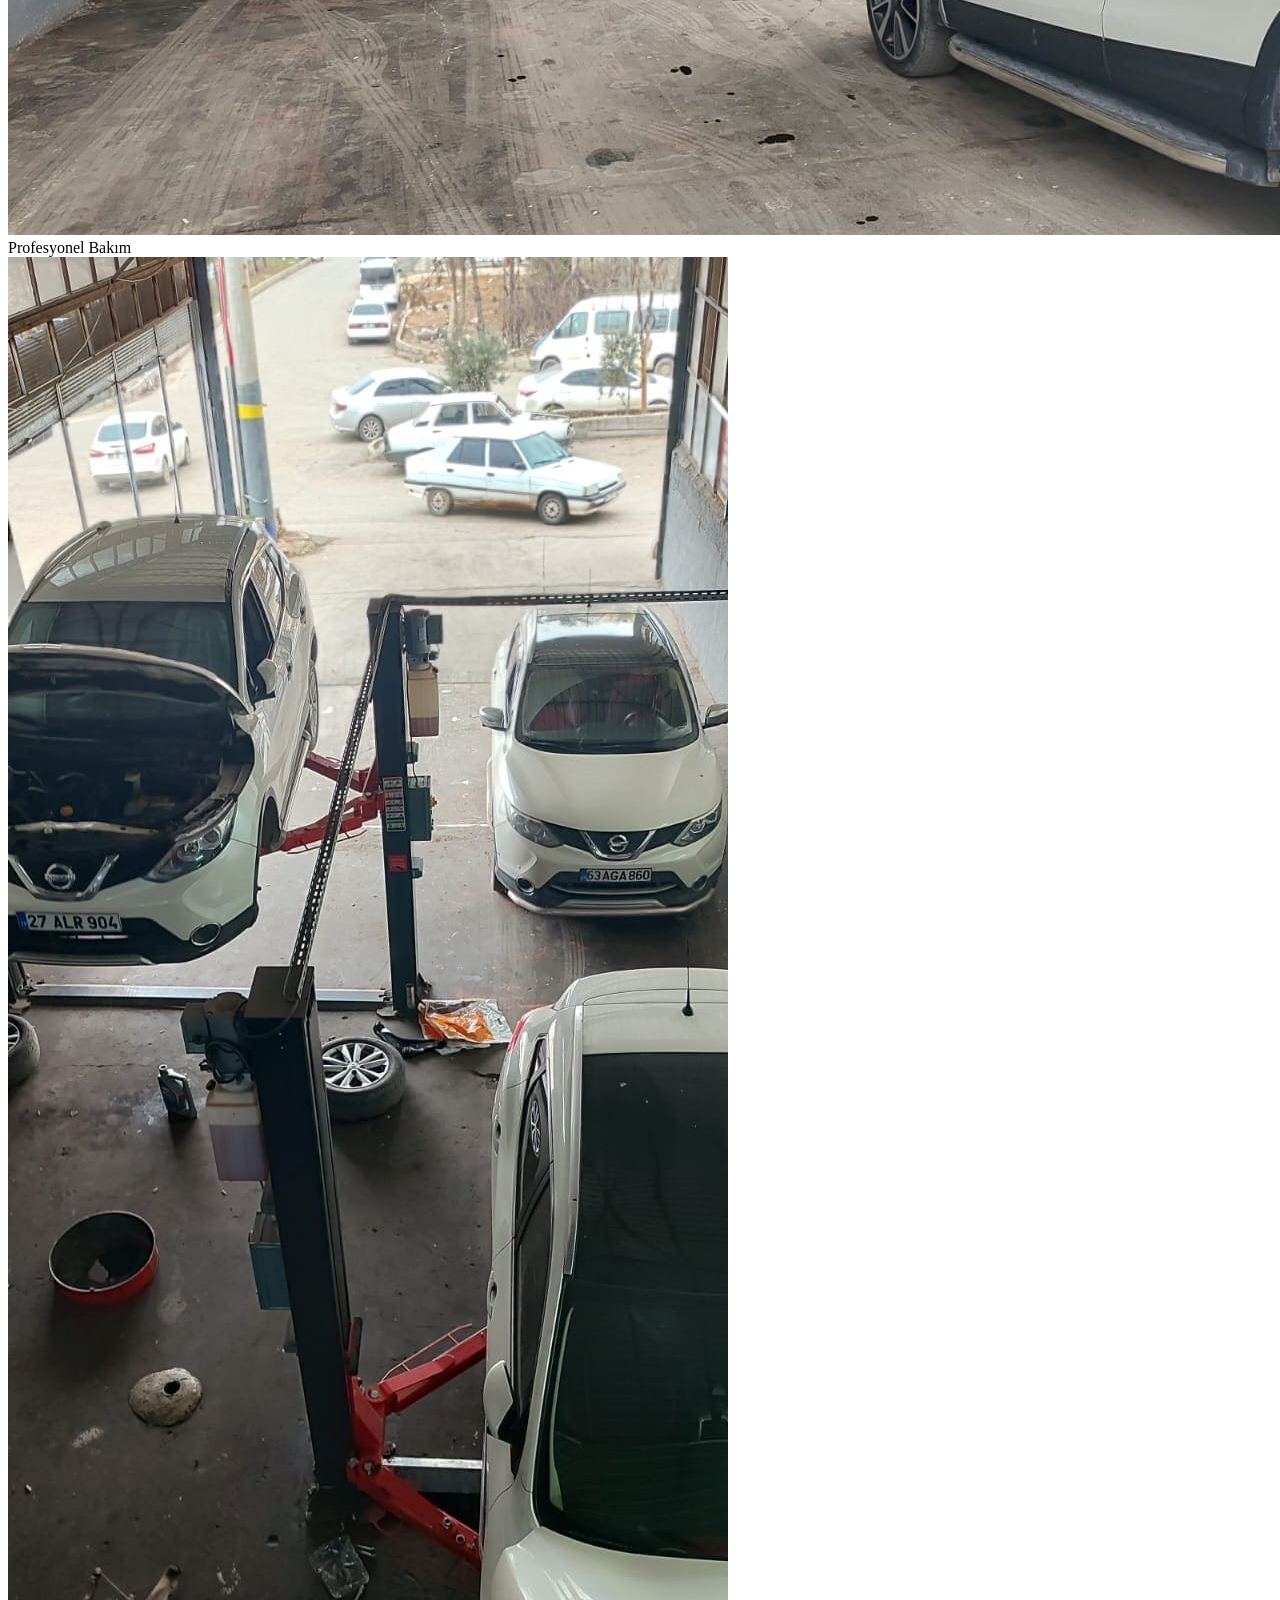
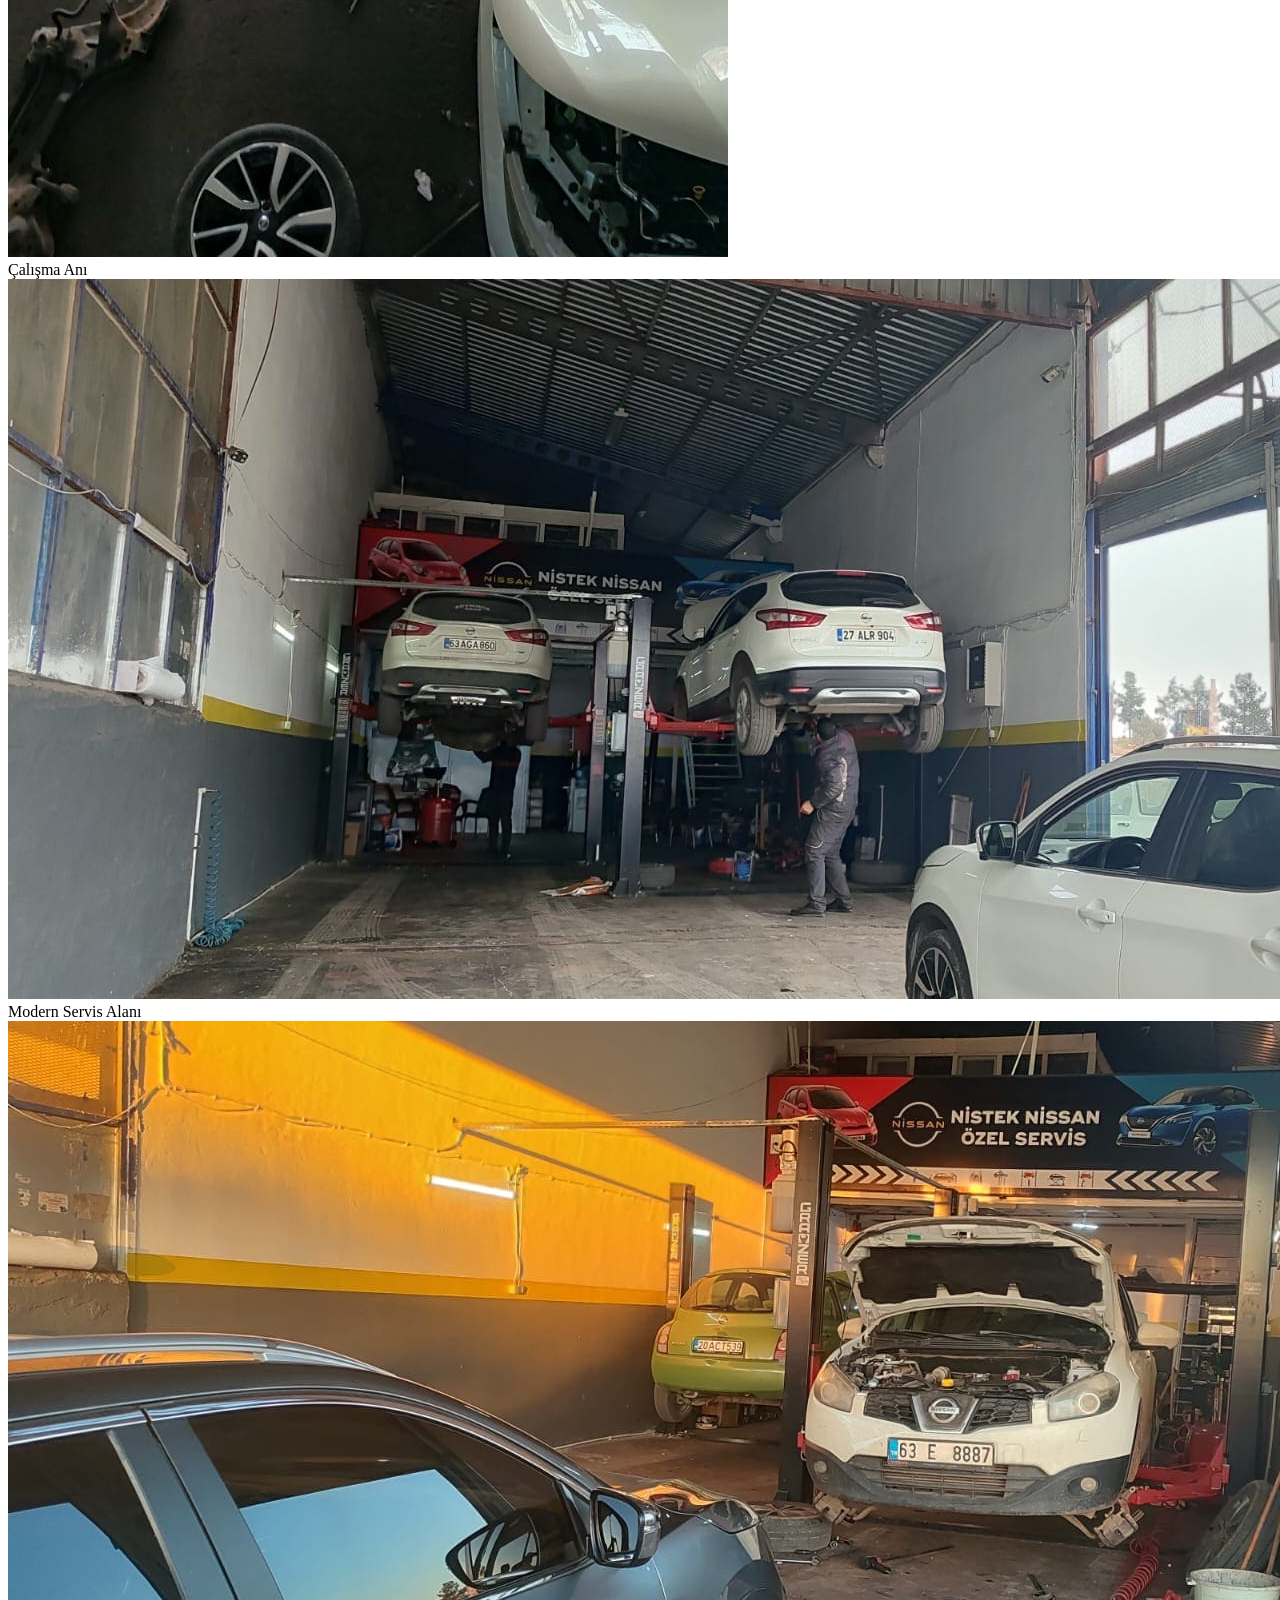
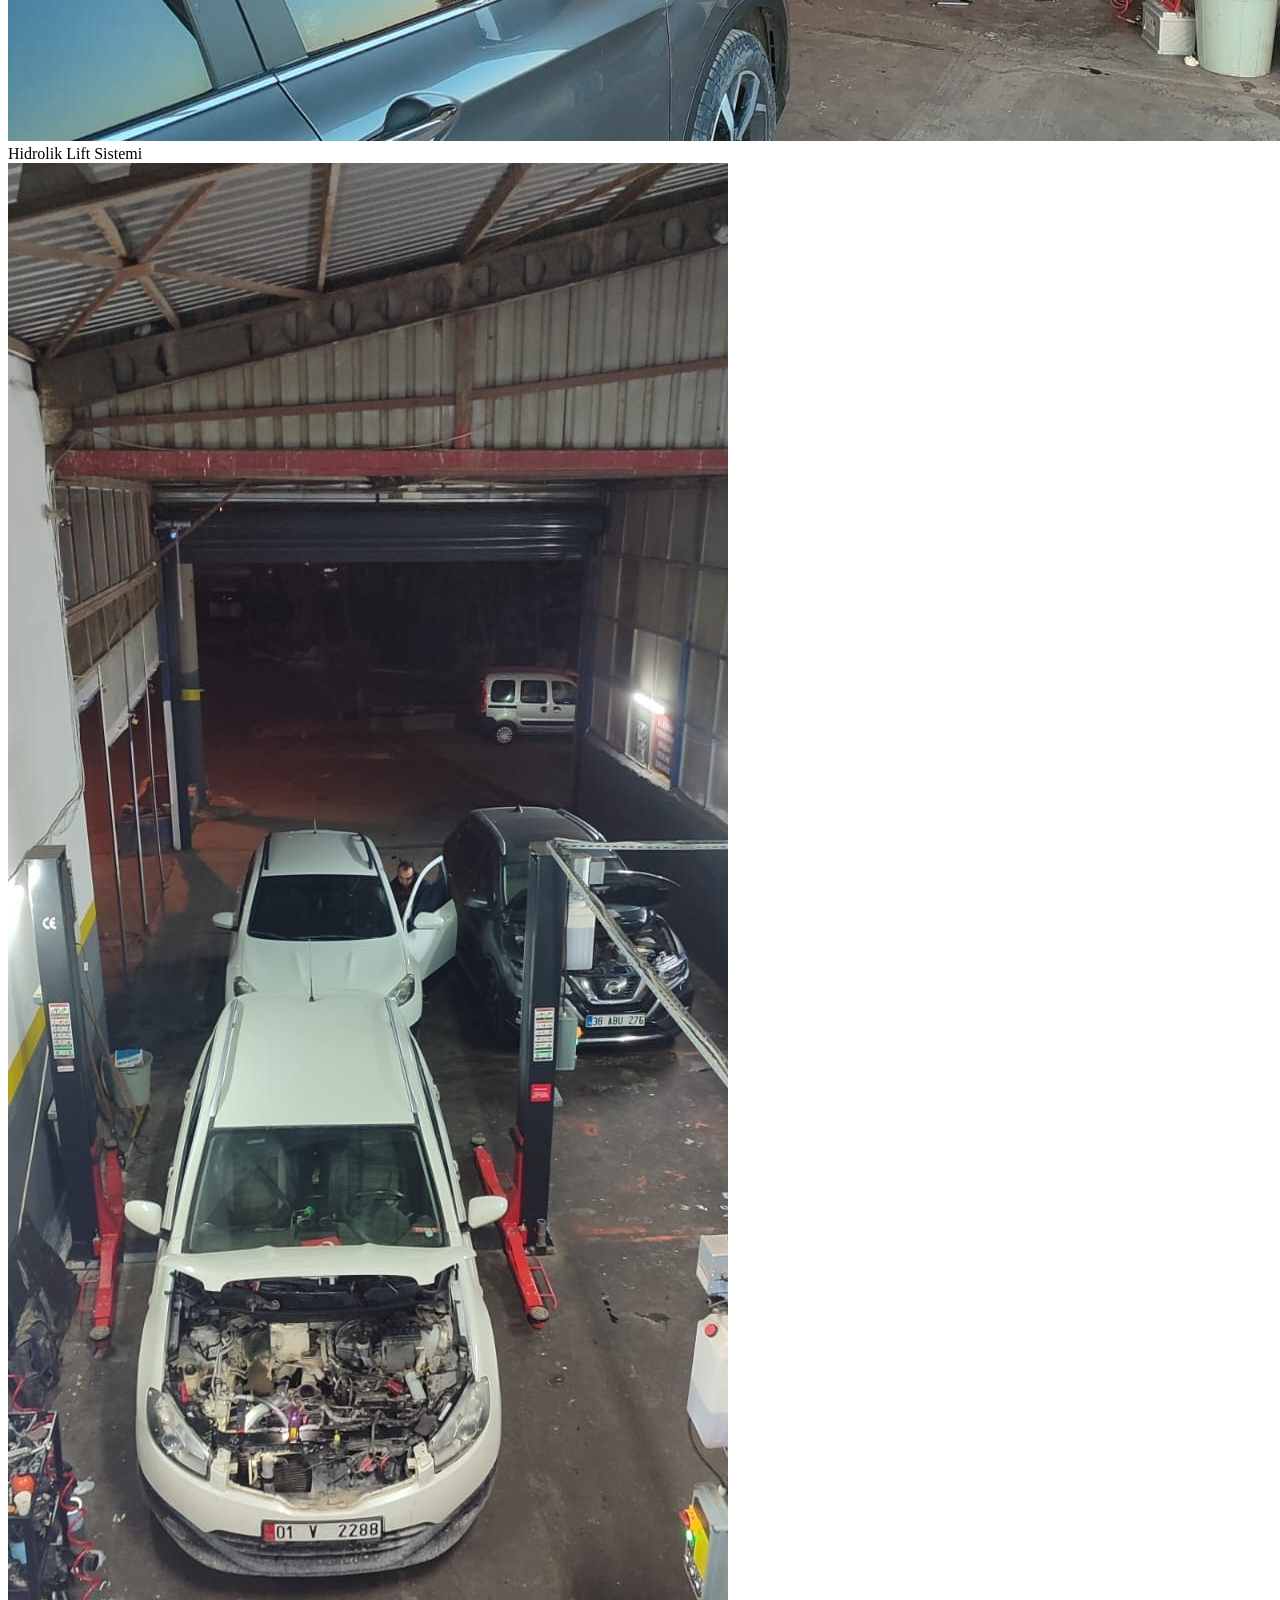
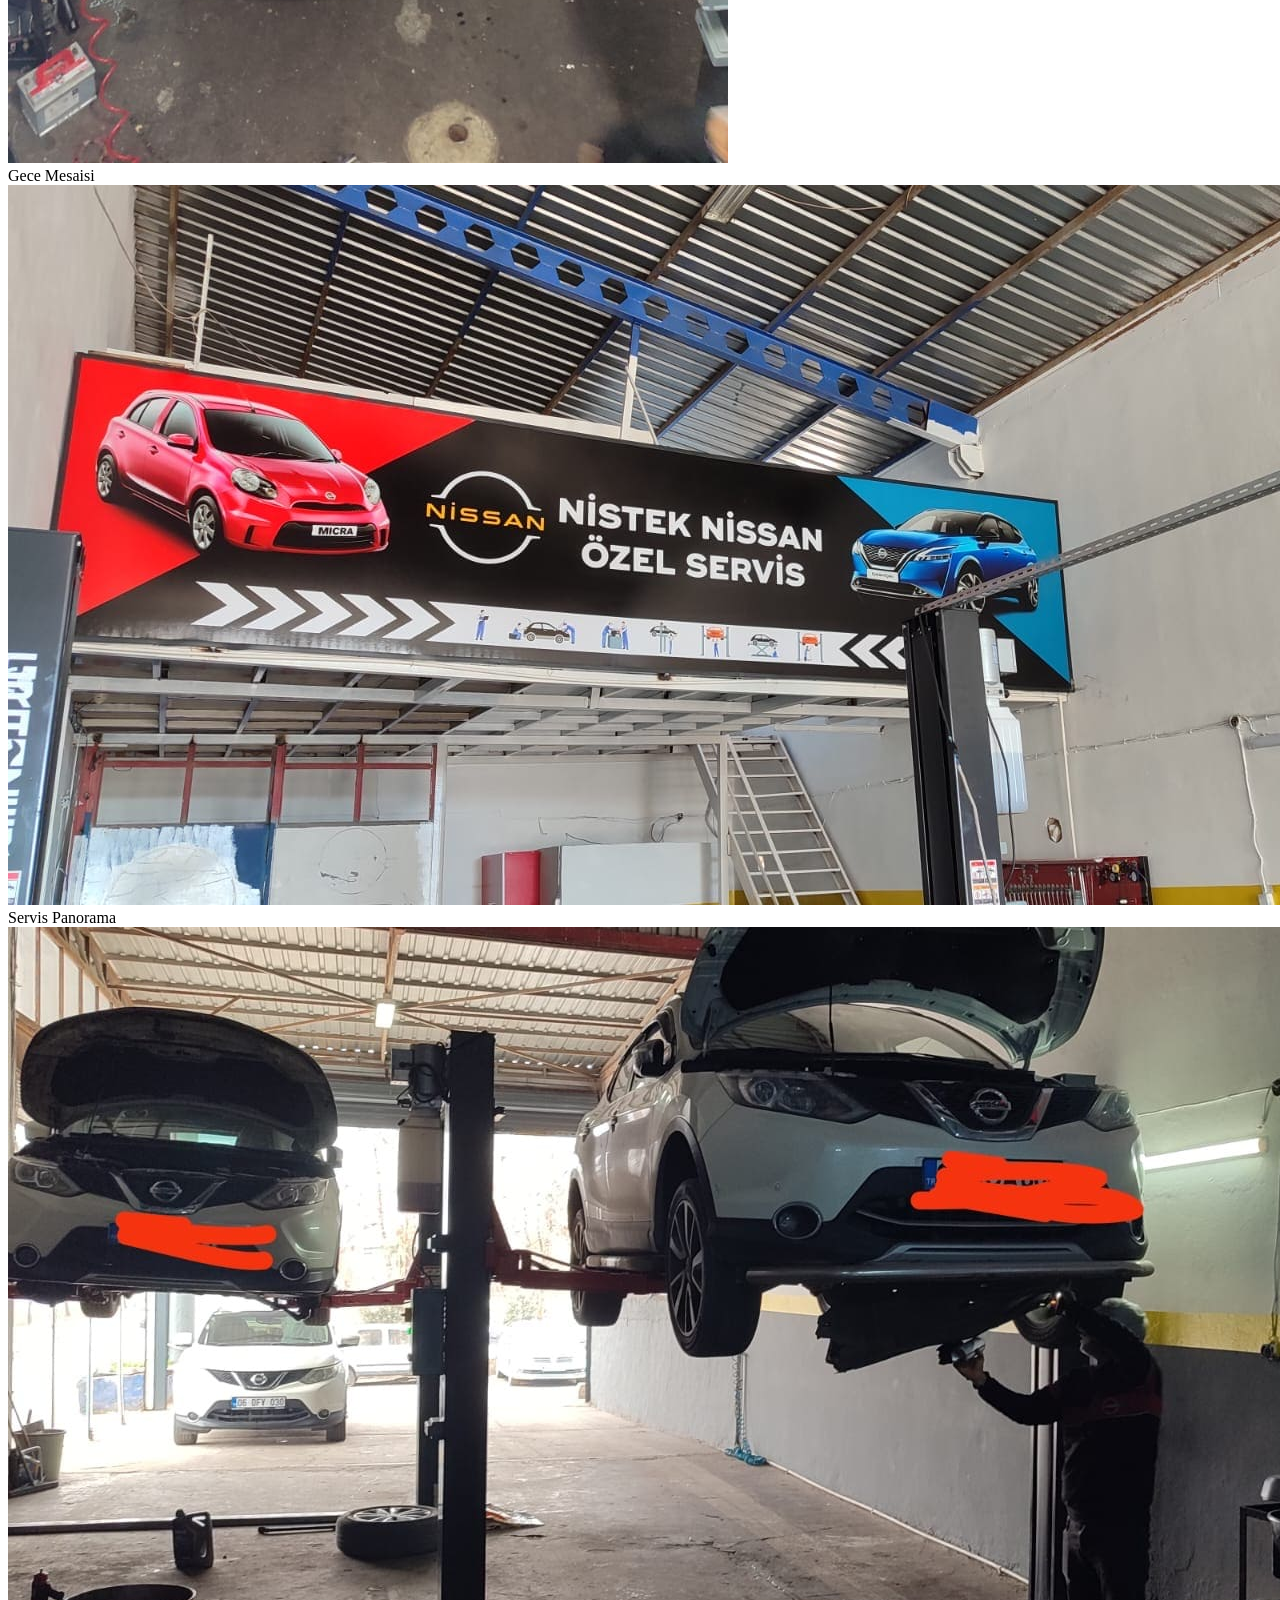
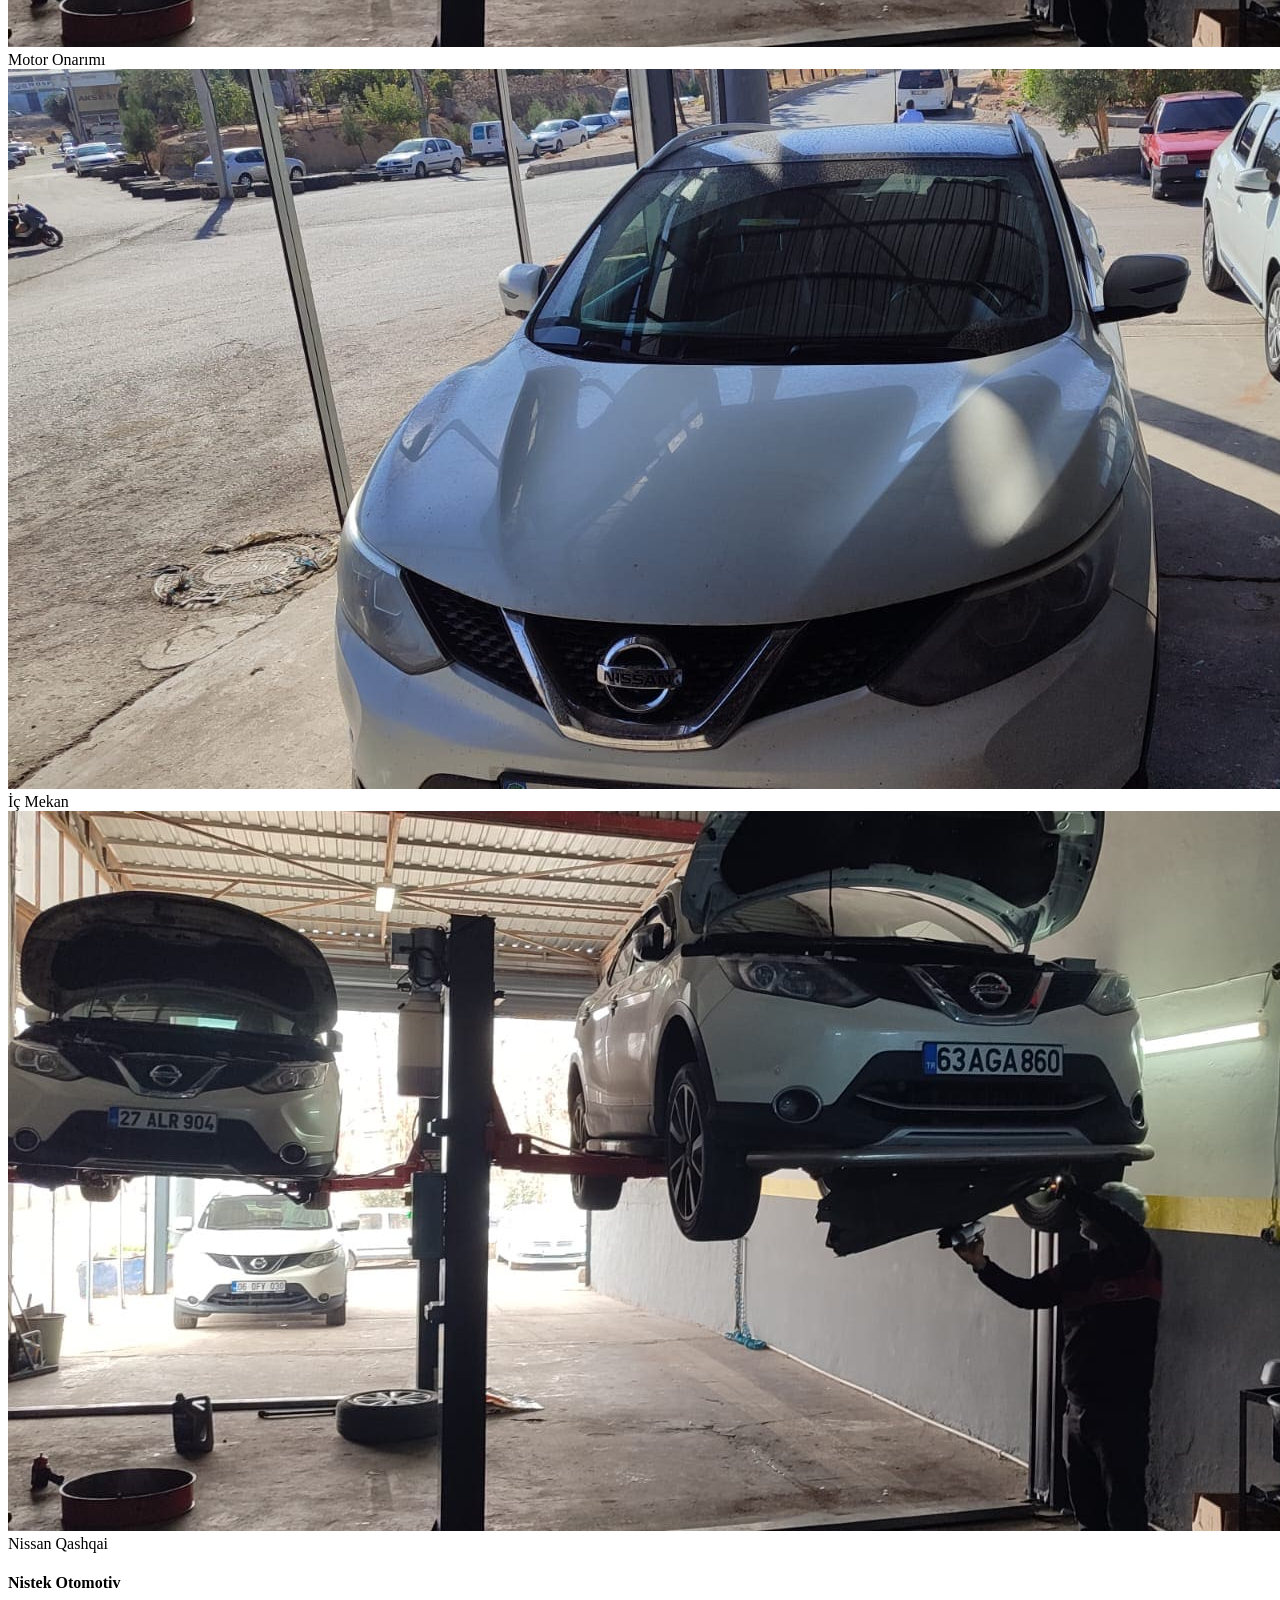
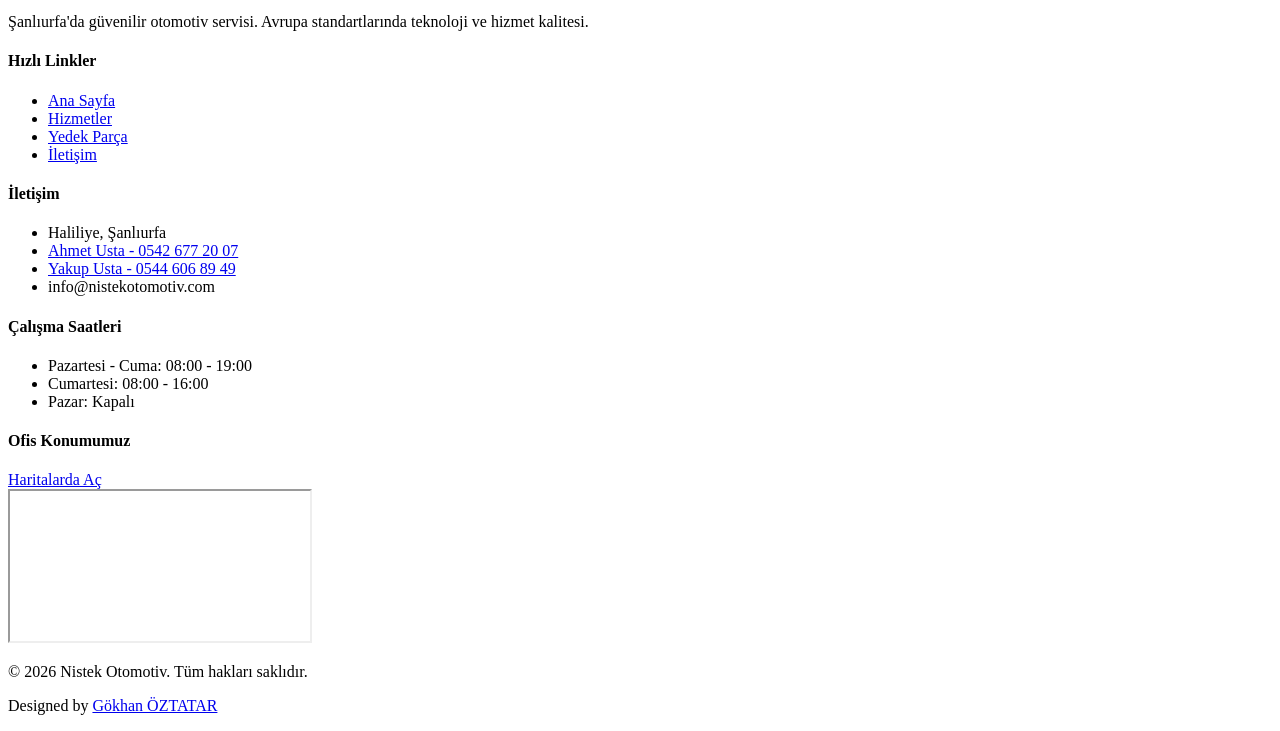
==== commit 47b44866: "Add files via upload" ====
--- a/index.html
+++ b/index.html
@@ -6,7 +6,8 @@
     <title>Nistek Otomotiv Servisi | Şanlıurfa</title>
     <meta name="description" content="Şanlıurfa'nın en güvenilir otomotiv servisi. Avrupa standartlarında teknoloji ve uzman kadro ile araç bakım ve onarım hizmetleri.">
     <link href="https://fonts.googleapis.com/css2?family=Poppins:wght@300;400;500;600;700;800&family=Source+Sans+Pro:wght@300;400;600;700&display=swap" rel="stylesheet">
-    <link rel="stylesheet" href="style.css">
+    <link rel="stylesheet" href="https://cdnjs.cloudflare.com/ajax/libs/font-awesome/6.5.0/css/all.min.css">
+    <link rel="stylesheet" href="css/style.css">
 </head>
 <body>
     <!-- Header / Navigation -->
@@ -374,6 +375,6 @@
         </div>
     </footer>
 
-    <script src="script.js"></script>
+    <script src="js/main.js"></script>
 </body>
 </html>
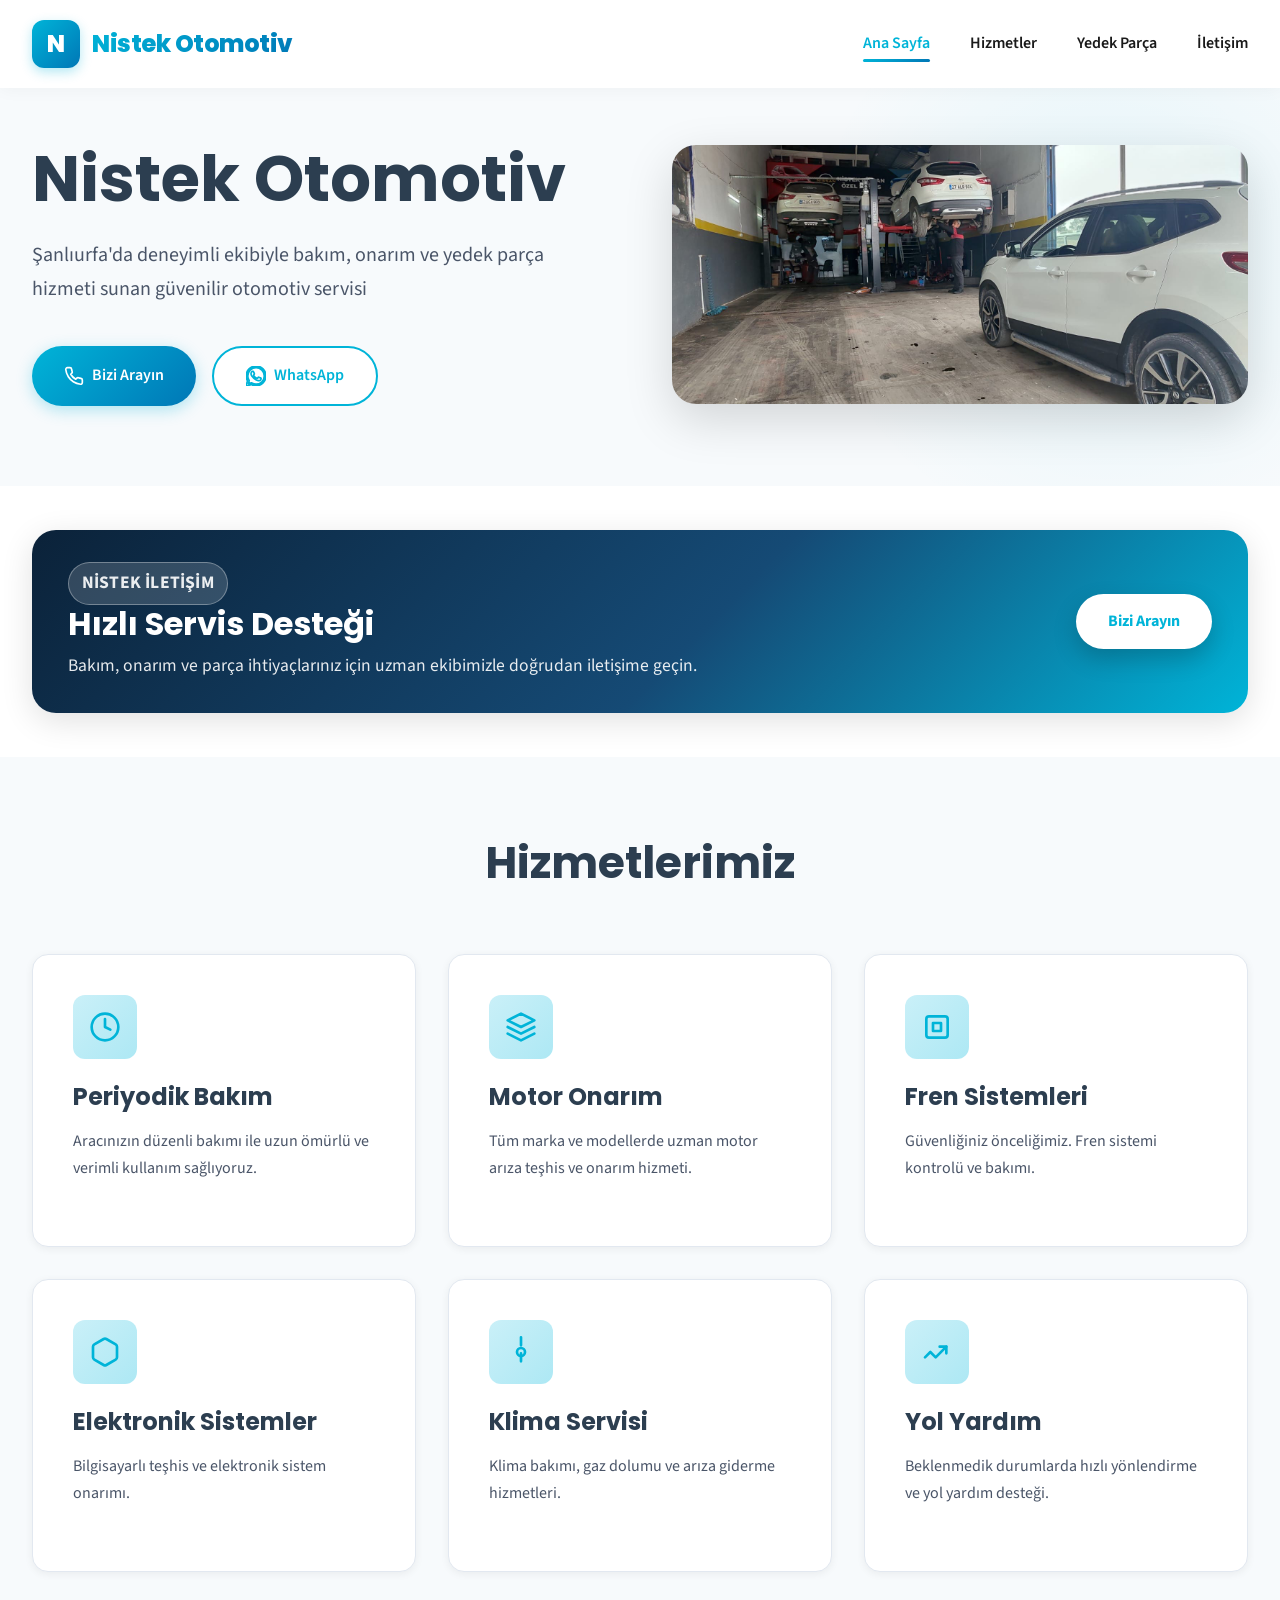
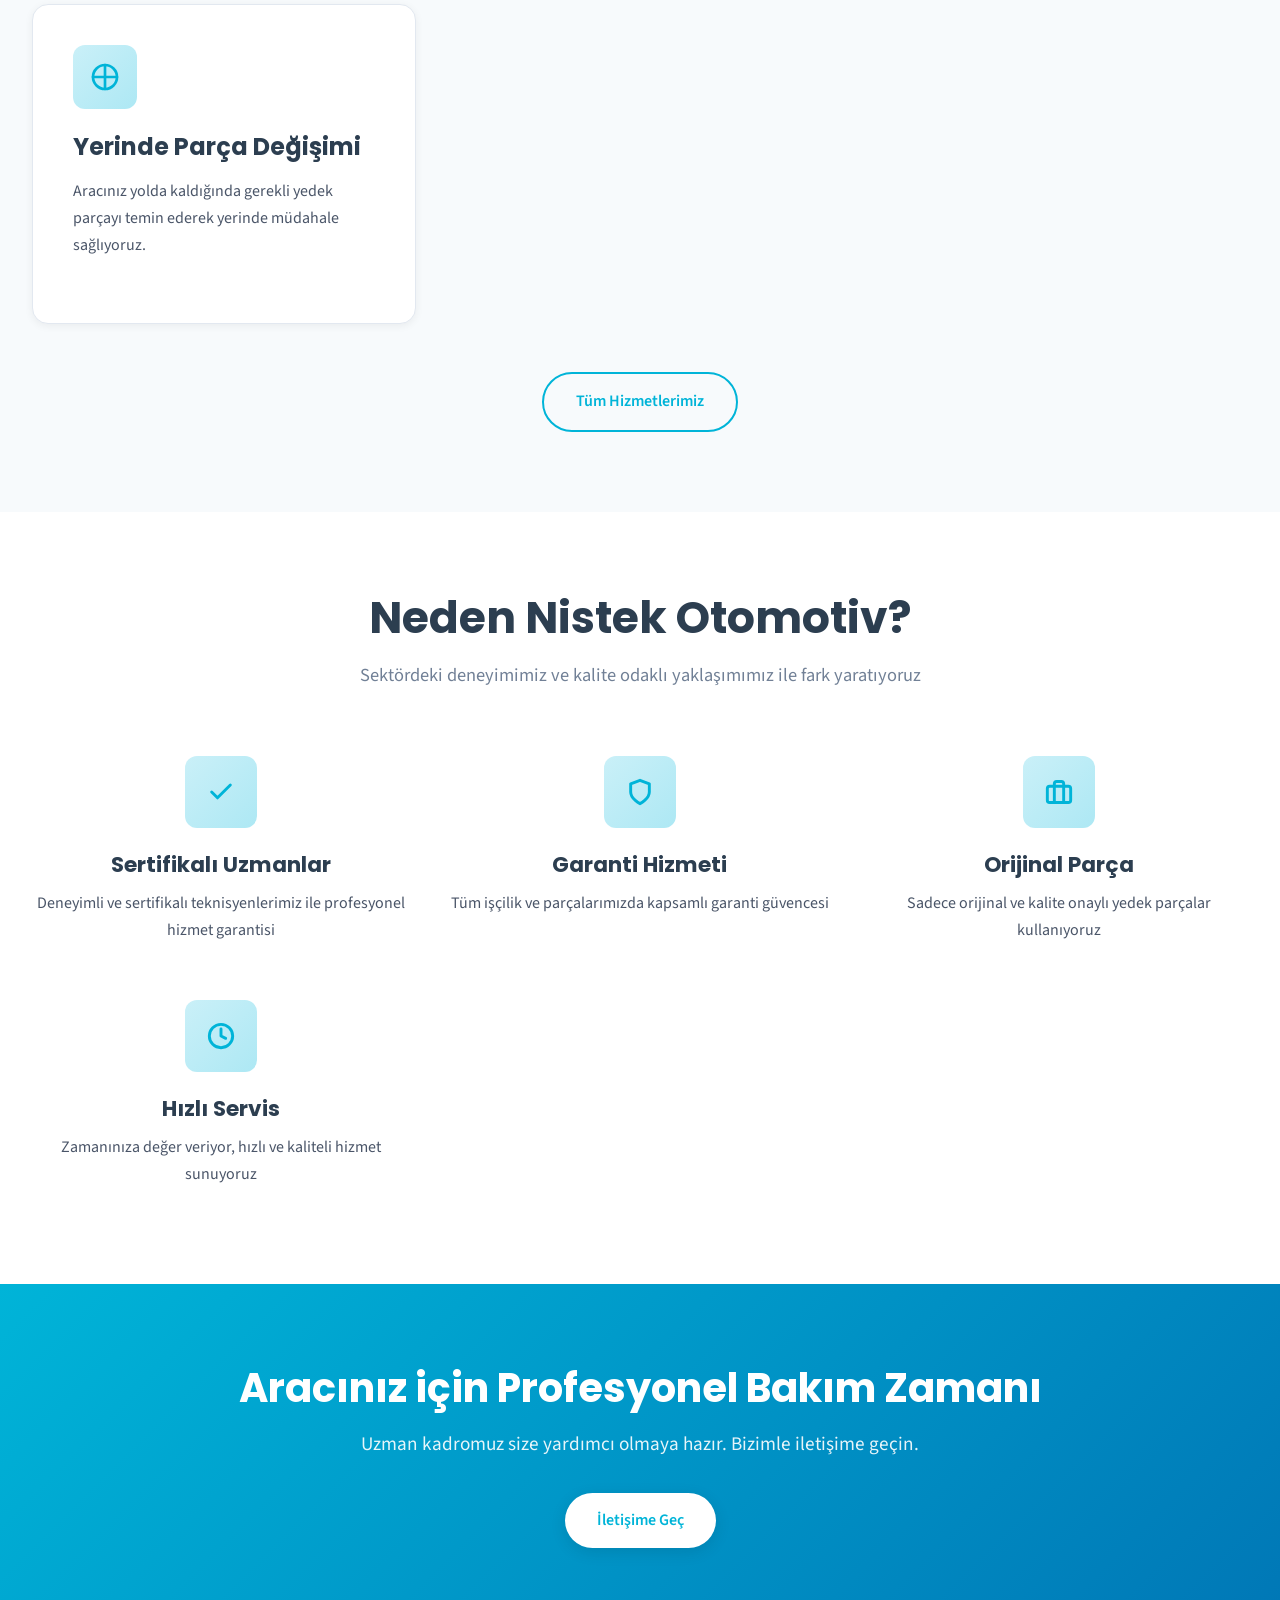
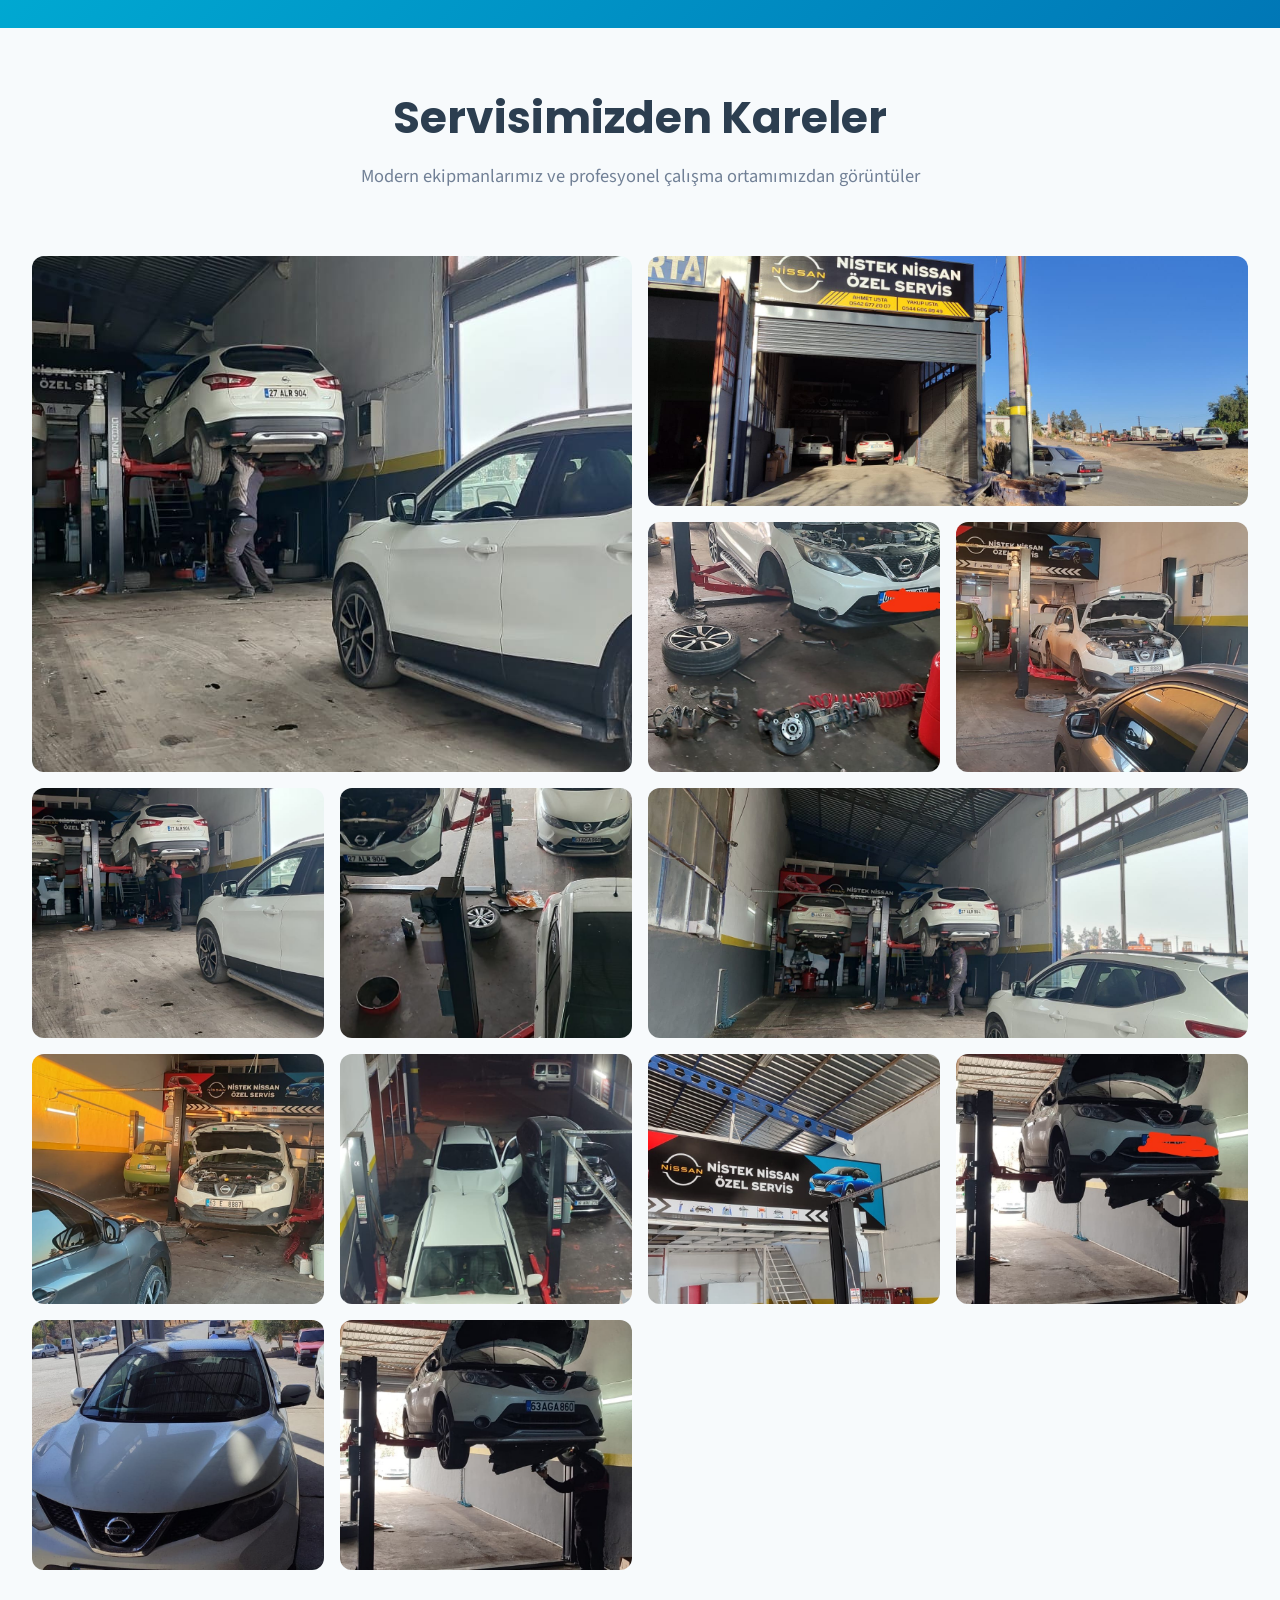
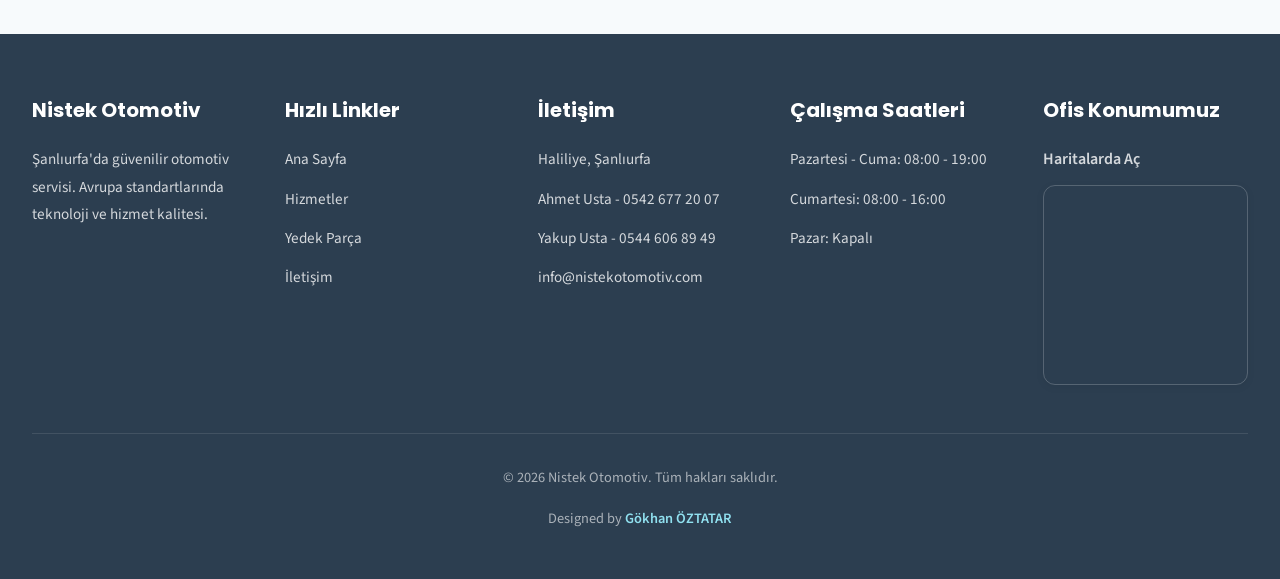
==== commit 2278e687: "Add files via upload" ====
--- a/index.html
+++ b/index.html
@@ -7,7 +7,7 @@
     <meta name="description" content="Şanlıurfa'nın en güvenilir otomotiv servisi. Avrupa standartlarında teknoloji ve uzman kadro ile araç bakım ve onarım hizmetleri.">
     <link href="https://fonts.googleapis.com/css2?family=Poppins:wght@300;400;500;600;700;800&family=Source+Sans+Pro:wght@300;400;600;700&display=swap" rel="stylesheet">
     <link rel="stylesheet" href="https://cdnjs.cloudflare.com/ajax/libs/font-awesome/6.5.0/css/all.min.css">
-    <link rel="stylesheet" href="css/style.css">
+    <link rel="stylesheet" href="style.css">
 </head>
 <body>
     <!-- Header / Navigation -->
@@ -375,6 +375,6 @@
         </div>
     </footer>
 
-    <script src="js/main.js"></script>
+    <script src="script.js"></script>
 </body>
 </html>
--- a/style.css
+++ b/style.css
@@ -0,0 +1,2363 @@
+/* ==========================================
+   NISTEK OTOMOTIV - MODERN DESIGN SYSTEM
+   European Automotive Technology Style
+   ========================================== */
+
+/* === CSS VARIABLES === */
+:root {
+    /* Colors - Clean Light Blue Theme */
+    --primary-blue: #00B4D8;
+    --primary-blue-dark: #0096C7;
+    --secondary-blue: #0077B6;
+    --accent-cyan: #90E0EF;
+    --accent-light: #CAF0F8;
+    --dark-graphite: #2C3E50;
+    --dark-slate: #34495E;
+    --text-dark: #1A1A1A;
+    --text-medium: #4A5568;
+    --text-light: #718096;
+    --bg-white: #FFFFFF;
+    --bg-light: #F7FAFC;
+    --bg-gray: #EDF2F7;
+    --border-color: #E2E8F0;
+    
+    /* Gradients - Soft Blue */
+    --gradient-primary: linear-gradient(135deg, #00B4D8 0%, #0077B6 100%);
+    --gradient-light: linear-gradient(135deg, #CAF0F8 0%, #ADE8F4 100%);
+    
+    /* Spacing */
+    --spacing-xs: 0.5rem;
+    --spacing-sm: 1rem;
+    --spacing-md: 1.5rem;
+    --spacing-lg: 2rem;
+    --spacing-xl: 3rem;
+    --spacing-2xl: 4rem;
+    
+    /* Typography */
+    --font-heading: 'Poppins', sans-serif;
+    --font-body: 'Source Sans Pro', sans-serif;
+    
+    /* Shadows */
+    --shadow-sm: 0 2px 8px rgba(0, 0, 0, 0.06);
+    --shadow-md: 0 4px 16px rgba(0, 0, 0, 0.1);
+    --shadow-lg: 0 8px 32px rgba(0, 0, 0, 0.12);
+    --shadow-xl: 0 16px 48px rgba(0, 0, 0, 0.15);
+    
+    /* Border Radius */
+    --radius-sm: 8px;
+    --radius-md: 12px;
+    --radius-lg: 16px;
+    --radius-xl: 24px;
+    --radius-full: 9999px;
+    
+    /* Transitions */
+    --transition-base: all 0.3s cubic-bezier(0.4, 0, 0.2, 1);
+    --transition-fast: all 0.15s ease;
+}
+
+/* === RESET & BASE === */
+* {
+    margin: 0;
+    padding: 0;
+    box-sizing: border-box;
+}
+
+html {
+    scroll-behavior: smooth;
+    font-size: 16px;
+}
+
+body {
+    font-family: var(--font-body);
+    color: var(--text-dark);
+    background: var(--bg-light);
+    line-height: 1.7;
+    -webkit-font-smoothing: antialiased;
+    -moz-osx-font-smoothing: grayscale;
+}
+
+img {
+    max-width: 100%;
+    height: auto;
+    display: block;
+}
+
+img.lightbox-enabled {
+    cursor: zoom-in;
+}
+
+a {
+    color: inherit;
+    text-decoration: none;
+    transition: var(--transition-base);
+}
+
+ul {
+    list-style: none;
+}
+
+/* === TYPOGRAPHY === */
+h1, h2, h3, h4, h5, h6 {
+    font-family: var(--font-heading);
+    font-weight: 700;
+    line-height: 1.2;
+    color: var(--dark-graphite);
+}
+
+h1 { font-size: 3.5rem; }
+h2 { font-size: 2.5rem; }
+h3 { font-size: 1.75rem; }
+h4 { font-size: 1.5rem; }
+h5 { font-size: 1.25rem; }
+h6 { font-size: 1rem; }
+
+p {
+    margin-bottom: 1rem;
+    color: var(--text-medium);
+}
+
+.lead-text {
+    font-size: 1.25rem;
+    font-weight: 600;
+    color: var(--dark-graphite);
+    line-height: 1.6;
+}
+
+.gradient-text {
+    background: var(--gradient-primary);
+    -webkit-background-clip: text;
+    -webkit-text-fill-color: transparent;
+    background-clip: text;
+}
+
+/* === CONTAINER === */
+.container {
+    max-width: 1280px;
+    margin: 0 auto;
+    padding: 0 2rem;
+}
+
+@media (max-width: 768px) {
+    .container {
+        padding: 0 1.5rem;
+    }
+}
+
+/* === HEADER & NAVIGATION === */
+.site-header {
+    position: fixed;
+    top: 0;
+    left: 0;
+    right: 0;
+    background: rgba(255, 255, 255, 0.95);
+    backdrop-filter: blur(12px);
+    -webkit-backdrop-filter: blur(12px);
+    box-shadow: 0 2px 16px rgba(0, 0, 0, 0.04);
+    z-index: 1000;
+    padding: 1.25rem 0;
+    transition: var(--transition-base);
+}
+
+.site-header .container {
+    display: flex;
+    justify-content: space-between;
+    align-items: center;
+}
+
+/* Logo */
+.logo a {
+    display: flex;
+    align-items: center;
+    gap: 0.75rem;
+    font-family: var(--font-heading);
+    font-weight: 800;
+    font-size: 1.5rem;
+}
+
+.logo-icon {
+    width: 48px;
+    height: 48px;
+    background: var(--gradient-primary);
+    border-radius: var(--radius-md);
+    display: flex;
+    align-items: center;
+    justify-content: center;
+    color: white;
+    font-size: 1.5rem;
+    font-weight: 800;
+    box-shadow: 0 4px 12px rgba(0, 180, 216, 0.3);
+}
+
+.logo-text {
+    background: var(--gradient-primary);
+    -webkit-background-clip: text;
+    -webkit-text-fill-color: transparent;
+    background-clip: text;
+    letter-spacing: -0.5px;
+}
+
+/* Navigation */
+.nav-menu {
+    display: flex;
+    gap: 2.5rem;
+    align-items: center;
+}
+
+.nav-menu a {
+    font-weight: 600;
+    font-size: 1rem;
+    color: var(--text-dark);
+    position: relative;
+    padding: 0.5rem 0;
+}
+
+.nav-menu a::after {
+    content: '';
+    position: absolute;
+    bottom: 0;
+    left: 0;
+    width: 0;
+    height: 3px;
+    background: var(--gradient-primary);
+    border-radius: 2px;
+    transition: width 0.3s ease;
+}
+
+.nav-menu a:hover::after,
+.nav-menu a.active::after {
+    width: 100%;
+}
+
+.nav-menu a:hover,
+.nav-menu a.active {
+    color: var(--primary-blue);
+}
+
+/* Mobile Toggle */
+.mobile-toggle {
+    display: none;
+    flex-direction: column;
+    gap: 5px;
+    background: none;
+    border: none;
+    cursor: pointer;
+    padding: 0.5rem;
+}
+
+.mobile-toggle span {
+    width: 28px;
+    height: 3px;
+    background: var(--dark-graphite);
+    border-radius: 2px;
+    transition: var(--transition-base);
+}
+
+/* === BUTTONS === */
+.btn {
+    display: inline-flex;
+    align-items: center;
+    gap: 0.5rem;
+    padding: 0.875rem 2rem;
+    font-family: var(--font-body);
+    font-weight: 600;
+    font-size: 1rem;
+    border-radius: var(--radius-full);
+    cursor: pointer;
+    transition: var(--transition-base);
+    border: none;
+    text-align: center;
+}
+
+.btn svg {
+    fill: none;
+    stroke: currentColor;
+    stroke-width: 2;
+    stroke-linecap: round;
+    stroke-linejoin: round;
+}
+
+.btn-primary {
+    background: var(--gradient-primary);
+    color: white;
+    box-shadow: 0 4px 16px rgba(0, 180, 216, 0.3);
+}
+
+.btn-primary:hover {
+    transform: translateY(-2px);
+    box-shadow: 0 8px 24px rgba(0, 180, 216, 0.4);
+}
+
+.btn-secondary {
+    background: white;
+    color: var(--primary-blue);
+    border: 2px solid var(--primary-blue);
+}
+
+.btn-secondary:hover {
+    background: var(--primary-blue);
+    color: white;
+}
+
+.btn-light {
+    background: white;
+    color: var(--primary-blue);
+    box-shadow: var(--shadow-md);
+}
+
+.btn-light:hover {
+    background: var(--bg-light);
+    transform: translateY(-2px);
+}
+
+.btn-outline {
+    background: transparent;
+    color: var(--primary-blue);
+    border: 2px solid var(--primary-blue);
+}
+
+.btn-outline:hover {
+    background: var(--primary-blue);
+    color: white;
+}
+
+.btn-full {
+    width: 100%;
+    justify-content: center;
+}
+
+/* === HERO SECTION === */
+.hero {
+    padding: 9rem 0 5rem;
+    background: var(--bg-light);
+    position: relative;
+    overflow: hidden;
+}
+
+.hero-background {
+    position: absolute;
+    top: 0;
+    left: 0;
+    right: 0;
+    bottom: 0;
+    z-index: 0;
+}
+
+.hero-pattern {
+    position: absolute;
+    top: -10%;
+    right: -10%;
+    width: 600px;
+    height: 600px;
+    background: radial-gradient(circle, rgba(0, 180, 216, 0.08) 0%, transparent 70%);
+    border-radius: 50%;
+    animation: float 8s ease-in-out infinite;
+}
+
+@keyframes float {
+    0%, 100% { transform: translate(0, 0); }
+    50% { transform: translate(-30px, -30px); }
+}
+
+.hero .container {
+    position: relative;
+    z-index: 1;
+    display: grid;
+    grid-template-columns: 1fr 1fr;
+    gap: 4rem;
+    align-items: center;
+}
+
+.hero-title {
+    font-size: 4rem;
+    margin-bottom: 1.5rem;
+    line-height: 1.1;
+    animation: fadeInUp 0.8s ease-out;
+}
+
+.hero-subtitle {
+    font-size: 1.25rem;
+    color: var(--text-medium);
+    margin-bottom: 2.5rem;
+    line-height: 1.7;
+    animation: fadeInUp 0.8s ease-out 0.2s both;
+}
+
+.hero-actions {
+    display: flex;
+    gap: 1rem;
+    flex-wrap: wrap;
+    animation: fadeInUp 0.8s ease-out 0.4s both;
+}
+
+.hero-image-wrapper {
+    position: relative;
+    border-radius: var(--radius-xl);
+    overflow: hidden;
+    box-shadow: var(--shadow-xl);
+    animation: fadeInRight 0.8s ease-out 0.3s both;
+}
+
+.hero-image-wrapper img {
+    width: 100%;
+    height: auto;
+    display: block;
+}
+
+@keyframes fadeInUp {
+    from {
+        opacity: 0;
+        transform: translateY(30px);
+    }
+    to {
+        opacity: 1;
+        transform: translateY(0);
+    }
+}
+
+@keyframes fadeInRight {
+    from {
+        opacity: 0;
+        transform: translateX(30px);
+    }
+    to {
+        opacity: 1;
+        transform: translateX(0);
+    }
+}
+
+/* === HIGHLIGHT SECTION === */
+.highlight-section {
+    padding: 2.75rem 0;
+    background: white;
+}
+
+.highlight-card {
+    display: flex;
+    align-items: center;
+    justify-content: space-between;
+    gap: 2rem;
+    background: linear-gradient(135deg, #0b2239 0%, #154a75 55%, #00b4d8 100%);
+    border-radius: var(--radius-xl);
+    padding: 2rem 2.25rem;
+    box-shadow: var(--shadow-lg);
+}
+
+.highlight-content h2 {
+    color: white;
+    font-size: 2rem;
+    margin-bottom: 0.5rem;
+}
+
+.highlight-content p {
+    color: rgba(255, 255, 255, 0.9);
+    margin: 0;
+    font-size: 1.1rem;
+}
+
+.highlight-kicker {
+    display: inline-flex;
+    align-items: center;
+    gap: 0.45rem;
+    margin-bottom: 0.85rem;
+    padding: 0.35rem 0.8rem;
+    border-radius: var(--radius-full);
+    background: rgba(255, 255, 255, 0.16);
+    border: 1px solid rgba(255, 255, 255, 0.32);
+    color: white;
+    font-weight: 700;
+    letter-spacing: 0.2px;
+    font-size: 0.85rem;
+    text-transform: uppercase;
+}
+
+.highlight-action {
+    white-space: nowrap;
+    font-weight: 700;
+    box-shadow: 0 10px 24px rgba(0, 0, 0, 0.2);
+}
+
+/* === TRUST SECTION === */
+.trust-section {
+    padding: 3rem 0;
+    background: white;
+}
+
+.trust-grid {
+    display: grid;
+    grid-template-columns: repeat(4, 1fr);
+    gap: 2rem;
+}
+
+.trust-item {
+    text-align: center;
+    padding: 1.5rem;
+}
+
+.trust-number {
+    font-family: var(--font-heading);
+    font-size: 3rem;
+    font-weight: 800;
+    background: var(--gradient-primary);
+    -webkit-background-clip: text;
+    -webkit-text-fill-color: transparent;
+    background-clip: text;
+    margin-bottom: 0.5rem;
+}
+
+.trust-label {
+    font-weight: 600;
+    color: var(--text-medium);
+    font-size: 1rem;
+}
+
+/* === SECTION STYLES === */
+section {
+    padding: 5rem 0;
+}
+
+.section-header {
+    text-align: center;
+    margin-bottom: 4rem;
+    max-width: 800px;
+    margin-left: auto;
+    margin-right: auto;
+}
+
+.section-header h2 {
+    font-size: 2.75rem;
+    margin-bottom: 1rem;
+}
+
+.section-header p {
+    font-size: 1.15rem;
+    color: var(--text-light);
+}
+
+.section-cta {
+    text-align: center;
+    margin-top: 3rem;
+}
+
+/* === SERVICES GRID === */
+.services-preview {
+    background: var(--bg-light);
+}
+
+.services-grid {
+    display: grid;
+    grid-template-columns: repeat(auto-fit, minmax(320px, 1fr));
+    gap: 2rem;
+}
+
+.service-card {
+    background: white;
+    padding: 2.5rem;
+    border-radius: var(--radius-lg);
+    box-shadow: var(--shadow-sm);
+    transition: var(--transition-base);
+    border: 1px solid var(--border-color);
+}
+
+.service-card:hover {
+    transform: translateY(-8px);
+    box-shadow: var(--shadow-lg);
+    border-color: var(--primary-blue);
+}
+
+.service-icon {
+    width: 64px;
+    height: 64px;
+    background: var(--gradient-light);
+    border-radius: var(--radius-md);
+    display: flex;
+    align-items: center;
+    justify-content: center;
+    margin-bottom: 1.5rem;
+}
+
+.service-icon svg {
+    stroke: var(--primary-blue);
+    fill: none;
+    stroke-width: 2;
+    stroke-linecap: round;
+    stroke-linejoin: round;
+}
+
+.service-card h3 {
+    font-size: 1.5rem;
+    margin-bottom: 1rem;
+    color: var(--dark-graphite);
+}
+
+.service-card p {
+    color: var(--text-medium);
+    line-height: 1.7;
+    margin-bottom: 1.5rem;
+}
+
+.service-link {
+    color: var(--primary-blue);
+    font-weight: 600;
+    display: inline-flex;
+    align-items: center;
+    gap: 0.5rem;
+}
+
+.service-link:hover {
+    gap: 0.75rem;
+}
+
+/* === FEATURES GRID === */
+.why-choose {
+    background: white;
+}
+
+.features-grid {
+    display: grid;
+    grid-template-columns: repeat(auto-fit, minmax(280px, 1fr));
+    gap: 2.5rem;
+}
+
+.feature-card {
+    text-align: center;
+}
+
+.feature-icon {
+    width: 72px;
+    height: 72px;
+    background: var(--gradient-light);
+    border-radius: var(--radius-md);
+    display: flex;
+    align-items: center;
+    justify-content: center;
+    margin: 0 auto 1.5rem;
+}
+
+.feature-icon svg {
+    stroke: var(--primary-blue);
+    fill: none;
+    stroke-width: 2.5;
+    stroke-linecap: round;
+    stroke-linejoin: round;
+}
+
+.feature-card h3 {
+    font-size: 1.35rem;
+    margin-bottom: 0.75rem;
+}
+
+.feature-card p {
+    color: var(--text-medium);
+    line-height: 1.7;
+}
+
+/* === CTA SECTION === */
+.cta-section {
+    background: var(--gradient-primary);
+    padding: 5rem 0;
+    text-align: center;
+}
+
+.cta-content h2 {
+    color: white;
+    font-size: 2.5rem;
+    margin-bottom: 1rem;
+}
+
+.cta-content p {
+    color: rgba(255, 255, 255, 0.9);
+    font-size: 1.2rem;
+    margin-bottom: 2rem;
+}
+
+/* === PAGE HEADER === */
+.page-header {
+    padding: 10rem 0 5rem;
+    background: var(--gradient-light);
+    text-align: center;
+}
+
+.page-header h1 {
+    font-size: 3.5rem;
+    margin-bottom: 1rem;
+}
+
+.page-header p {
+    font-size: 1.25rem;
+    color: var(--text-medium);
+}
+
+/* === SERVICES DETAIL PAGE === */
+.services-detail {
+    background: var(--bg-light);
+}
+
+.service-detail-card {
+    background: white;
+    border-radius: var(--radius-xl);
+    padding: 3rem;
+    margin-bottom: 3rem;
+    box-shadow: var(--shadow-md);
+}
+
+.service-detail-header {
+    display: flex;
+    gap: 2rem;
+    align-items: center;
+    margin-bottom: 2.5rem;
+    padding-bottom: 2rem;
+    border-bottom: 2px solid var(--bg-gray);
+}
+
+.service-detail-icon {
+    width: 80px;
+    height: 80px;
+    background: var(--gradient-primary);
+    border-radius: var(--radius-lg);
+    display: flex;
+    align-items: center;
+    justify-content: center;
+    flex-shrink: 0;
+    box-shadow: 0 8px 24px rgba(0, 180, 216, 0.3);
+}
+
+.service-detail-icon svg {
+    stroke: white;
+    fill: none;
+    stroke-width: 2;
+    stroke-linecap: round;
+    stroke-linejoin: round;
+}
+
+.service-detail-title h2 {
+    font-size: 2.25rem;
+    margin-bottom: 0.5rem;
+}
+
+.service-detail-subtitle {
+    color: var(--text-light);
+    font-size: 1.15rem;
+}
+
+.service-detail-content {
+    display: grid;
+    grid-template-columns: 2fr 1fr;
+    gap: 3rem;
+}
+
+.service-detail-text h3 {
+    font-size: 1.5rem;
+    margin: 2rem 0 1rem;
+    color: var(--dark-graphite);
+}
+
+.service-detail-text h3:first-child {
+    margin-top: 0;
+}
+
+.service-detail-text p {
+    color: var(--text-medium);
+    line-height: 1.8;
+    margin-bottom: 1.5rem;
+}
+
+.service-list {
+    list-style: none;
+    margin: 1.5rem 0;
+}
+
+.service-list li {
+    padding: 0.75rem 0 0.75rem 2rem;
+    position: relative;
+    color: var(--text-medium);
+}
+
+.service-list li::before {
+    content: '✓';
+    position: absolute;
+    left: 0;
+    color: var(--primary-blue);
+    font-weight: 700;
+    font-size: 1.2rem;
+}
+
+.service-detail-image {
+    position: sticky;
+    top: 120px;
+}
+
+.service-detail-image img {
+    width: 100%;
+    border-radius: var(--radius-lg);
+    box-shadow: var(--shadow-lg);
+}
+
+/* === ABOUT PAGE === */
+.about-story {
+    background: white;
+}
+
+.about-grid {
+    display: grid;
+    grid-template-columns: 1.2fr 1fr;
+    gap: 4rem;
+    align-items: center;
+}
+
+.about-content h2 {
+    font-size: 2.5rem;
+    margin-bottom: 1.5rem;
+}
+
+.about-content p {
+    font-size: 1.1rem;
+    line-height: 1.8;
+    margin-bottom: 1.5rem;
+}
+
+.signature {
+    margin-top: 2.5rem;
+    padding-top: 2rem;
+    border-top: 2px solid var(--bg-gray);
+}
+
+.signature strong {
+    color: var(--dark-graphite);
+    font-size: 1.1rem;
+}
+
+.about-image {
+    position: relative;
+}
+
+.about-image img {
+    width: 100%;
+    border-radius: var(--radius-xl);
+    box-shadow: var(--shadow-xl);
+}
+
+/* Mission & Vision */
+.mission-vision {
+    background: var(--bg-light);
+}
+
+.mv-grid {
+    display: grid;
+    grid-template-columns: repeat(2, 1fr);
+    gap: 3rem;
+}
+
+.mv-card {
+    background: white;
+    padding: 3rem;
+    border-radius: var(--radius-lg);
+    box-shadow: var(--shadow-md);
+    text-align: center;
+}
+
+.mv-icon {
+    width: 80px;
+    height: 80px;
+    background: var(--gradient-light);
+    border-radius: var(--radius-md);
+    display: flex;
+    align-items: center;
+    justify-content: center;
+    margin: 0 auto 1.5rem;
+}
+
+.mv-icon svg {
+    stroke: var(--primary-blue);
+    fill: none;
+    stroke-width: 2;
+}
+
+.mv-card h3 {
+    font-size: 1.75rem;
+    margin-bottom: 1rem;
+}
+
+.mv-card p {
+    font-size: 1.1rem;
+    line-height: 1.8;
+}
+
+/* Values Section */
+.values-section {
+    background: white;
+}
+
+.values-grid {
+    display: grid;
+    grid-template-columns: repeat(auto-fit, minmax(280px, 1fr));
+    gap: 2.5rem;
+}
+
+.value-card {
+    text-align: center;
+    padding: 2rem;
+}
+
+.value-icon {
+    width: 64px;
+    height: 64px;
+    background: var(--gradient-light);
+    border-radius: var(--radius-md);
+    display: flex;
+    align-items: center;
+    justify-content: center;
+    margin: 0 auto 1.25rem;
+}
+
+.value-icon svg {
+    stroke: var(--primary-blue);
+    fill: none;
+    stroke-width: 2;
+}
+
+.value-card h3 {
+    font-size: 1.35rem;
+    margin-bottom: 0.75rem;
+}
+
+/* Team Section */
+.team-section {
+    background: var(--bg-light);
+}
+
+.team-stats {
+    display: grid;
+    grid-template-columns: repeat(3, 1fr);
+    gap: 2rem;
+    margin-bottom: 3rem;
+}
+
+.team-stat-item {
+    text-align: center;
+    padding: 2rem;
+    background: white;
+    border-radius: var(--radius-lg);
+    box-shadow: var(--shadow-sm);
+}
+
+.team-stat-number {
+    font-family: var(--font-heading);
+    font-size: 3.5rem;
+    font-weight: 800;
+    background: var(--gradient-primary);
+    -webkit-background-clip: text;
+    -webkit-text-fill-color: transparent;
+    background-clip: text;
+}
+
+.team-stat-label {
+    font-weight: 600;
+    color: var(--text-medium);
+    font-size: 1.1rem;
+}
+
+.team-content {
+    max-width: 900px;
+    margin: 0 auto;
+    text-align: center;
+}
+
+.team-content p {
+    font-size: 1.15rem;
+    line-height: 1.8;
+    margin-bottom: 1.5rem;
+}
+
+/* Certifications */
+.certifications-section {
+    background: white;
+}
+
+.cert-grid {
+    display: grid;
+    grid-template-columns: repeat(auto-fit, minmax(250px, 1fr));
+    gap: 2rem;
+}
+
+.cert-card {
+    text-align: center;
+    padding: 2.5rem 2rem;
+    background: var(--bg-light);
+    border-radius: var(--radius-lg);
+    border: 2px solid var(--border-color);
+    transition: var(--transition-base);
+}
+
+.cert-card:hover {
+    border-color: var(--primary-blue);
+    transform: translateY(-5px);
+}
+
+.cert-icon {
+    width: 60px;
+    height: 60px;
+    background: var(--gradient-primary);
+    color: white;
+    border-radius: 50%;
+    display: flex;
+    align-items: center;
+    justify-content: center;
+    margin: 0 auto 1.25rem;
+    font-size: 2rem;
+    font-weight: 700;
+}
+
+.cert-card h3 {
+    font-size: 1.25rem;
+    margin-bottom: 0.5rem;
+}
+
+.cert-card p {
+    color: var(--text-light);
+    font-size: 0.95rem;
+}
+
+/* === CONTACT PAGE === */
+.contact-info-section {
+    background: white;
+}
+
+.contact-cards {
+    display: grid;
+    grid-template-columns: repeat(auto-fit, minmax(280px, 1fr));
+    gap: 2rem;
+}
+
+.contact-info-card {
+    text-align: center;
+    padding: 2.5rem 2rem;
+    background: var(--bg-light);
+    border-radius: var(--radius-lg);
+    transition: var(--transition-base);
+}
+
+.contact-info-card:hover {
+    background: white;
+    box-shadow: var(--shadow-md);
+    transform: translateY(-5px);
+}
+
+.contact-info-icon {
+    width: 64px;
+    height: 64px;
+    background: var(--gradient-light);
+    border-radius: var(--radius-md);
+    display: flex;
+    align-items: center;
+    justify-content: center;
+    margin: 0 auto 1.5rem;
+}
+
+.contact-info-icon svg {
+    stroke: var(--primary-blue);
+    fill: none;
+    stroke-width: 2;
+}
+
+.contact-info-card h3 {
+    font-size: 1.35rem;
+    margin-bottom: 1rem;
+}
+
+.contact-info-card p {
+    color: var(--text-medium);
+    line-height: 1.7;
+}
+
+.contact-info-card a {
+    color: var(--primary-blue);
+    font-weight: 600;
+}
+
+.contact-info-card a:hover {
+    text-decoration: underline;
+}
+
+/* Contact Form Section */
+.contact-form-section {
+    background: var(--bg-light);
+}
+
+.contact-main-grid {
+    display: grid;
+    grid-template-columns: 1.2fr 1fr;
+    gap: 3rem;
+}
+
+.contact-form-wrapper {
+    background: white;
+    padding: 3rem;
+    border-radius: var(--radius-xl);
+    box-shadow: var(--shadow-md);
+}
+
+.form-header {
+    margin-bottom: 2.5rem;
+}
+
+.form-header h2 {
+    font-size: 2rem;
+    margin-bottom: 0.75rem;
+}
+
+.form-header p {
+    color: var(--text-light);
+    font-size: 1.05rem;
+}
+
+.contact-form .form-row {
+    display: grid;
+    grid-template-columns: repeat(2, 1fr);
+    gap: 1.5rem;
+    margin-bottom: 1.5rem;
+}
+
+.form-group {
+    display: flex;
+    flex-direction: column;
+}
+
+.form-group label {
+    font-weight: 600;
+    color: var(--text-dark);
+    margin-bottom: 0.5rem;
+    font-size: 0.95rem;
+}
+
+.form-group input,
+.form-group select,
+.form-group textarea {
+    padding: 0.875rem 1rem;
+    border: 2px solid var(--border-color);
+    border-radius: var(--radius-sm);
+    font-family: var(--font-body);
+    font-size: 1rem;
+    transition: var(--transition-base);
+    background: var(--bg-white);
+}
+
+.form-group input:focus,
+.form-group select:focus,
+.form-group textarea:focus {
+    outline: none;
+    border-color: var(--primary-blue);
+    box-shadow: 0 0 0 4px rgba(0, 180, 216, 0.1);
+}
+
+.form-group textarea {
+    resize: vertical;
+    min-height: 120px;
+}
+
+/* Map Wrapper */
+.map-wrapper {
+    background: white;
+    border-radius: var(--radius-xl);
+    overflow: hidden;
+    box-shadow: var(--shadow-md);
+}
+
+.map-header {
+    padding: 2rem;
+    border-bottom: 2px solid var(--bg-gray);
+}
+
+.map-header h3 {
+    font-size: 1.5rem;
+    margin-bottom: 0.5rem;
+}
+
+.map-header p {
+    color: var(--text-light);
+}
+
+.map-container {
+    height: 400px;
+    position: relative;
+}
+
+.map-container iframe {
+    width: 100%;
+    height: 100%;
+    border: none;
+}
+
+.map-footer {
+    padding: 1.5rem 2rem;
+    text-align: center;
+    background: var(--bg-light);
+}
+
+/* Quick Contact */
+.quick-contact-section {
+    background: white;
+}
+
+.quick-contact-grid {
+    display: grid;
+    grid-template-columns: repeat(3, 1fr);
+    gap: 2rem;
+}
+
+.quick-contact-card {
+    text-align: center;
+    padding: 3rem 2rem;
+    background: var(--bg-light);
+    border-radius: var(--radius-lg);
+    transition: var(--transition-base);
+    border: 2px solid transparent;
+}
+
+.quick-contact-card:hover {
+    border-color: var(--primary-blue);
+    background: white;
+    box-shadow: var(--shadow-md);
+    transform: translateY(-5px);
+}
+
+.quick-contact-icon {
+    width: 72px;
+    height: 72px;
+    background: var(--gradient-light);
+    border-radius: var(--radius-md);
+    display: flex;
+    align-items: center;
+    justify-content: center;
+    margin: 0 auto 1.5rem;
+}
+
+.quick-contact-icon svg {
+    stroke: var(--primary-blue);
+    fill: currentColor;
+}
+
+.quick-contact-icon.whatsapp {
+    background: linear-gradient(135deg, #25D366 0%, #128C7E 100%);
+}
+
+.quick-contact-icon.whatsapp svg {
+    stroke: none;
+    fill: white;
+}
+
+.quick-contact-card h3 {
+    font-size: 1.35rem;
+    margin-bottom: 0.5rem;
+}
+
+.quick-contact-card p {
+    color: var(--text-medium);
+    font-weight: 600;
+}
+
+/* === FOOTER === */
+.site-footer {
+    background: var(--dark-graphite);
+    color: white;
+    padding: 4rem 0 2rem;
+}
+
+.footer-grid {
+    display: grid;
+    grid-template-columns: repeat(auto-fit, minmax(200px, 1fr));
+    gap: 3rem;
+    margin-bottom: 3rem;
+}
+
+.footer-col h4 {
+    color: white;
+    font-size: 1.25rem;
+    margin-bottom: 1.5rem;
+}
+
+.footer-col p,
+.footer-col li {
+    color: rgba(255, 255, 255, 0.8);
+    line-height: 1.8;
+    font-size: 0.95rem;
+}
+
+.footer-col ul {
+    list-style: none;
+}
+
+.footer-col ul li {
+    margin-bottom: 0.75rem;
+}
+
+.footer-col a {
+    color: rgba(255, 255, 255, 0.8);
+    transition: var(--transition-fast);
+}
+
+.footer-col a:hover {
+    color: var(--accent-cyan);
+}
+
+/* Office Mini Map Card */
+.office-location {
+    display: flex;
+    flex-direction: column;
+}
+
+.office-map-link {
+    display: inline-block;
+    color: var(--accent-cyan);
+    font-weight: 600;
+    margin-bottom: 0.75rem;
+}
+
+.office-map-link:hover {
+    text-decoration: underline;
+}
+
+.office-map-card {
+    width: 100%;
+    max-width: 280px;
+    height: 200px;
+    border-radius: var(--radius-md);
+    overflow: hidden;
+    border: 1px solid rgba(255, 255, 255, 0.2);
+    box-shadow: var(--shadow-sm);
+}
+
+.office-map-embed {
+    width: 100%;
+    height: 100%;
+    border: 0;
+    display: block;
+}
+
+.footer-bottom {
+    text-align: center;
+    padding-top: 2rem;
+    border-top: 1px solid rgba(255, 255, 255, 0.1);
+}
+
+.footer-bottom p {
+    color: rgba(255, 255, 255, 0.6);
+    font-size: 0.9rem;
+}
+
+/* === RESPONSIVE === */
+
+/* Tablet */
+@media (max-width: 1024px) {
+    h1 { font-size: 3rem; }
+    h2 { font-size: 2.25rem; }
+    
+    .hero .container,
+    .about-grid,
+    .contact-main-grid {
+        grid-template-columns: 1fr;
+        gap: 3rem;
+    }
+    
+    .hero-image {
+        order: -1;
+    }
+    
+    .service-detail-content {
+        grid-template-columns: 1fr;
+    }
+    
+    .service-detail-image {
+        position: static;
+    }
+    
+    .footer-grid {
+        grid-template-columns: repeat(2, 1fr);
+    }
+}
+
+/* Mobile */
+@media (max-width: 768px) {
+    h1 { font-size: 2.5rem; }
+    h2 { font-size: 2rem; }
+    
+    .hero {
+        padding: 7rem 0 4rem;
+    }
+    
+    .hero-title {
+        font-size: 2.5rem;
+    }
+    
+    .hero-subtitle {
+        font-size: 1.1rem;
+    }
+    
+    .page-header {
+        padding: 8rem 0 4rem;
+    }
+    
+    .page-header h1 {
+        font-size: 2.5rem;
+    }
+    
+    .nav-menu {
+        display: none;
+    }
+    
+    .mobile-toggle {
+        display: flex;
+    }
+    
+    .nav-menu.active {
+        display: flex;
+        flex-direction: column;
+        position: absolute;
+        top: 100%;
+        left: 0;
+        right: 0;
+        background: white;
+        padding: 2rem;
+        box-shadow: var(--shadow-lg);
+        gap: 1rem;
+    }
+    
+    .trust-grid,
+    .mv-grid,
+    .team-stats,
+    .quick-contact-grid {
+        grid-template-columns: 1fr;
+    }
+    
+    .contact-form .form-row {
+        grid-template-columns: 1fr;
+    }
+    
+    .footer-grid {
+        grid-template-columns: 1fr;
+        gap: 2rem;
+    }
+
+    .office-location {
+        align-items: flex-start;
+    }
+
+    .office-map-card {
+        max-width: 300px;
+        height: 190px;
+    }
+    
+    .service-detail-card {
+        padding: 2rem 1.5rem;
+    }
+    
+    .service-detail-header {
+        flex-direction: column;
+        text-align: center;
+    }
+}
+
+@media (max-width: 480px) {
+    .hero-title {
+        font-size: 2rem;
+    }
+    
+    .section-header h2 {
+        font-size: 1.75rem;
+    }
+    
+    .trust-number,
+    .team-stat-number {
+        font-size: 2.5rem;
+    }
+    
+    .contact-form-wrapper {
+        padding: 2rem 1.5rem;
+    }
+}
+
+/* === DESIGNER CREDIT === */
+.designer-credit {
+    margin-top: 1rem;
+    font-size: 0.875rem;
+    color: rgba(255, 255, 255, 0.6);
+}
+
+.designer-credit a {
+    color: var(--accent-cyan);
+    font-weight: 600;
+    transition: var(--transition-base);
+}
+
+.designer-credit a:hover {
+    color: var(--primary-blue);
+    text-decoration: underline;
+}
+
+/* ==========================================
+   YEDEK PARÇA SAYFASI - PARTS CATALOG
+   ========================================== */
+
+/* Parts Filter Section */
+.parts-filter-section {
+    background: var(--dark-graphite);
+    padding: 2rem 0;
+    position: sticky;
+    top: 80px;
+    z-index: 100;
+}
+
+.filter-bar {
+    display: flex;
+    flex-wrap: wrap;
+    gap: 0.75rem;
+    justify-content: center;
+}
+
+.filter-btn {
+    padding: 0.75rem 1.5rem;
+    background: rgba(255, 255, 255, 0.1);
+    color: rgba(255, 255, 255, 0.8);
+    border: 2px solid rgba(255, 255, 255, 0.2);
+    border-radius: var(--radius-full);
+    font-family: var(--font-body);
+    font-weight: 600;
+    font-size: 0.9rem;
+    cursor: pointer;
+    transition: var(--transition-base);
+}
+
+.filter-btn:hover {
+    background: rgba(255, 255, 255, 0.2);
+    border-color: var(--accent-cyan);
+    color: white;
+}
+
+.filter-btn.active {
+    background: var(--gradient-primary);
+    border-color: var(--primary-blue);
+    color: white;
+}
+
+/* Parts Catalog Grid */
+.parts-catalog {
+    background: var(--bg-light);
+    padding: 4rem 0;
+}
+
+.parts-grid {
+    display: grid;
+    grid-template-columns: repeat(auto-fill, minmax(320px, 1fr));
+    gap: 2rem;
+}
+
+.part-card {
+    background: white;
+    border-radius: var(--radius-lg);
+    overflow: hidden;
+    box-shadow: var(--shadow-sm);
+    transition: var(--transition-base);
+    border: 1px solid var(--border-color);
+}
+
+.part-card:hover {
+    transform: translateY(-8px);
+    box-shadow: var(--shadow-lg);
+    border-color: var(--primary-blue);
+}
+
+.part-image {
+    position: relative;
+    height: 200px;
+    overflow: hidden;
+    background: var(--bg-gray);
+}
+
+.part-image img {
+    width: 100%;
+    height: 100%;
+    object-fit: cover;
+    transition: var(--transition-base);
+}
+
+.part-card:hover .part-image img {
+    transform: scale(1.05);
+}
+
+.part-badge {
+    position: absolute;
+    top: 1rem;
+    right: 1rem;
+    padding: 0.5rem 1rem;
+    background: var(--gradient-primary);
+    color: white;
+    font-weight: 600;
+    font-size: 0.75rem;
+    border-radius: var(--radius-full);
+}
+
+.part-info {
+    padding: 1.5rem;
+}
+
+.part-category {
+    display: inline-block;
+    padding: 0.35rem 0.75rem;
+    background: var(--gradient-light);
+    color: var(--primary-blue);
+    font-size: 0.8rem;
+    font-weight: 600;
+    border-radius: var(--radius-full);
+    margin-bottom: 0.75rem;
+}
+
+.part-info h3 {
+    font-size: 1.25rem;
+    margin-bottom: 0.5rem;
+    color: var(--dark-graphite);
+}
+
+.part-info p {
+    color: var(--text-medium);
+    font-size: 0.95rem;
+    line-height: 1.6;
+    margin-bottom: 1.25rem;
+}
+
+.part-footer {
+    display: flex;
+    justify-content: space-between;
+    align-items: center;
+    padding-top: 1rem;
+    border-top: 1px solid var(--border-color);
+}
+
+.part-stock {
+    font-weight: 600;
+    font-size: 0.85rem;
+}
+
+.part-stock.in-stock {
+    color: #16a34a;
+}
+
+.part-stock.on-order {
+    color: var(--primary-blue);
+}
+
+.part-inquiry-btn {
+    padding: 0.6rem 1.25rem;
+    background: var(--gradient-primary);
+    color: white;
+    font-weight: 600;
+    font-size: 0.85rem;
+    border-radius: var(--radius-full);
+    transition: var(--transition-base);
+}
+
+.part-inquiry-btn:hover {
+    transform: translateY(-2px);
+    box-shadow: var(--shadow-md);
+}
+
+/* Parts CTA Section */
+.parts-cta-section {
+    background: var(--bg-gray);
+    padding: 4rem 0;
+}
+
+.parts-cta-content {
+    display: flex;
+    justify-content: space-between;
+    align-items: center;
+    gap: 3rem;
+    background: white;
+    padding: 3rem;
+    border-radius: var(--radius-lg);
+    box-shadow: var(--shadow-md);
+}
+
+.parts-cta-text h2 {
+    font-size: 1.75rem;
+    margin-bottom: 0.75rem;
+    color: var(--dark-graphite);
+}
+
+.parts-cta-text p {
+    color: var(--text-medium);
+    font-size: 1.1rem;
+    margin: 0;
+}
+
+.parts-cta-actions {
+    display: flex;
+    gap: 1rem;
+    flex-shrink: 0;
+}
+
+/* ==========================================
+   İLETİŞİM SAYFASI - DEVASA HARİTA
+   ========================================== */
+
+/* Contact Hero Map Section */
+.contact-hero-map {
+    padding: 0;
+    background: var(--bg-light);
+}
+
+.contact-hero-map .container {
+    max-width: 100%;
+    padding: 0;
+}
+
+.contact-hero-grid {
+    display: grid;
+    grid-template-columns: 400px 1fr;
+    min-height: 600px;
+}
+
+.contact-info-panel {
+    background: white;
+    padding: 3rem;
+    display: flex;
+    flex-direction: column;
+    justify-content: center;
+}
+
+.contact-info-panel h2 {
+    font-size: 2rem;
+    margin-bottom: 2rem;
+    color: var(--dark-graphite);
+}
+
+.contact-detail {
+    display: flex;
+    align-items: flex-start;
+    gap: 1rem;
+    margin-bottom: 2rem;
+}
+
+.contact-detail-icon {
+    width: 48px;
+    height: 48px;
+    background: var(--gradient-light);
+    border-radius: var(--radius-md);
+    display: flex;
+    align-items: center;
+    justify-content: center;
+    flex-shrink: 0;
+}
+
+.contact-detail-icon svg {
+    stroke: var(--primary-blue);
+    fill: none;
+    stroke-width: 2;
+}
+
+.contact-detail-text h3 {
+    font-size: 1.1rem;
+    margin-bottom: 0.25rem;
+    color: var(--dark-graphite);
+}
+
+.contact-detail-text p {
+    color: var(--text-medium);
+    margin: 0;
+    line-height: 1.6;
+}
+
+.contact-detail-text a {
+    color: var(--primary-blue);
+    font-weight: 600;
+}
+
+.contact-detail-text a:hover {
+    text-decoration: underline;
+}
+
+.hero-map-container {
+    position: relative;
+    min-height: 600px;
+}
+
+.hero-map-container iframe {
+    position: absolute;
+    top: 0;
+    left: 0;
+    width: 100%;
+    height: 100%;
+    border: none;
+}
+
+/* ==========================================
+   TRUST SECTION
+   ========================================== */
+
+.trust-section {
+    padding: 3rem 0;
+    background: white;
+}
+
+.trust-grid {
+    display: grid;
+    grid-template-columns: repeat(4, 1fr);
+    gap: 2rem;
+}
+
+.trust-item {
+    text-align: center;
+    padding: 1.5rem;
+}
+
+.trust-number {
+    font-family: var(--font-heading);
+    font-size: 3rem;
+    font-weight: 800;
+    background: var(--gradient-primary);
+    -webkit-background-clip: text;
+    -webkit-text-fill-color: transparent;
+    background-clip: text;
+    margin-bottom: 0.5rem;
+}
+
+.trust-label {
+    font-weight: 600;
+    color: var(--text-medium);
+    font-size: 1rem;
+}
+
+/* ==========================================
+   CONTACT CARDS
+   ========================================== */
+
+.contact-info-card {
+    text-align: center;
+    padding: 2.5rem 2rem;
+    background: var(--bg-light);
+    border-radius: var(--radius-lg);
+    transition: var(--transition-base);
+}
+
+.contact-info-card:hover {
+    background: white;
+    box-shadow: var(--shadow-md);
+    transform: translateY(-5px);
+}
+
+.contact-info-icon {
+    width: 64px;
+    height: 64px;
+    background: var(--gradient-light);
+    border-radius: var(--radius-md);
+    display: flex;
+    align-items: center;
+    justify-content: center;
+    margin: 0 auto 1.5rem;
+}
+
+.contact-info-icon svg {
+    stroke: var(--primary-blue);
+    fill: none;
+    stroke-width: 2;
+}
+
+.contact-info-card h3 {
+    font-size: 1.35rem;
+    margin-bottom: 1rem;
+}
+
+.contact-info-card p {
+    color: var(--text-medium);
+    line-height: 1.7;
+}
+
+.contact-info-card a {
+    color: var(--primary-blue);
+    font-weight: 600;
+}
+
+.contact-info-card a:hover {
+    text-decoration: underline;
+}
+
+/* Quick Contact Cards */
+.quick-contact-icon {
+    width: 72px;
+    height: 72px;
+    background: var(--gradient-light);
+    border-radius: var(--radius-md);
+    display: flex;
+    align-items: center;
+    justify-content: center;
+    margin: 0 auto 1.5rem;
+}
+
+.quick-contact-icon svg {
+    stroke: var(--primary-blue);
+    fill: currentColor;
+}
+
+.quick-contact-icon.whatsapp {
+    background: linear-gradient(135deg, #25D366 0%, #128C7E 100%);
+}
+
+.quick-contact-icon.whatsapp svg {
+    stroke: none;
+    fill: white;
+}
+
+/* ==========================================
+   CONTACT FORM
+   ========================================== */
+
+.contact-form-wrapper {
+    background: white;
+    padding: 3rem;
+    border-radius: var(--radius-xl);
+    box-shadow: var(--shadow-md);
+}
+
+.form-header h2 {
+    font-size: 2rem;
+    margin-bottom: 0.75rem;
+}
+
+.form-header p {
+    color: var(--text-light);
+    font-size: 1.05rem;
+}
+
+.form-group input,
+.form-group select,
+.form-group textarea {
+    padding: 0.875rem 1rem;
+    border: 2px solid var(--border-color);
+    border-radius: var(--radius-sm);
+    font-family: var(--font-body);
+    font-size: 1rem;
+    transition: var(--transition-base);
+    background: var(--bg-white);
+}
+
+.form-group input:focus,
+.form-group select:focus,
+.form-group textarea:focus {
+    outline: none;
+    border-color: var(--primary-blue);
+    box-shadow: 0 0 0 4px rgba(0, 180, 216, 0.1);
+}
+
+.form-group label {
+    font-weight: 600;
+    color: var(--text-dark);
+    margin-bottom: 0.5rem;
+    font-size: 0.95rem;
+}
+
+/* ==========================================
+   VALUE/CERT CARDS
+   ========================================== */
+
+.value-icon {
+    width: 64px;
+    height: 64px;
+    background: var(--gradient-light);
+    border-radius: var(--radius-md);
+    display: flex;
+    align-items: center;
+    justify-content: center;
+    margin: 0 auto 1.25rem;
+}
+
+.value-icon svg {
+    stroke: var(--primary-blue);
+    fill: none;
+    stroke-width: 2;
+}
+
+.cert-icon {
+    width: 60px;
+    height: 60px;
+    background: var(--gradient-primary);
+    color: white;
+    border-radius: 50%;
+    display: flex;
+    align-items: center;
+    justify-content: center;
+    margin: 0 auto 1.25rem;
+    font-size: 2rem;
+    font-weight: 700;
+}
+
+.cert-card {
+    text-align: center;
+    padding: 2.5rem 2rem;
+    background: var(--bg-light);
+    border-radius: var(--radius-lg);
+    border: 2px solid var(--border-color);
+    transition: var(--transition-base);
+}
+
+.cert-card:hover {
+    border-color: var(--primary-blue);
+    transform: translateY(-5px);
+}
+
+/* ==========================================
+   MISSION/VISION CARDS
+   ========================================== */
+
+.mv-icon {
+    width: 80px;
+    height: 80px;
+    background: var(--gradient-light);
+    border-radius: var(--radius-md);
+    display: flex;
+    align-items: center;
+    justify-content: center;
+    margin: 0 auto 1.5rem;
+}
+
+.mv-icon svg {
+    stroke: var(--primary-blue);
+    fill: none;
+    stroke-width: 2;
+}
+
+.mv-card {
+    background: white;
+    padding: 3rem;
+    border-radius: var(--radius-lg);
+    box-shadow: var(--shadow-md);
+    text-align: center;
+}
+
+/* ==========================================
+   SERVICE DETAIL CARDS
+   ========================================== */
+
+.service-detail-card {
+    background: white;
+    border-radius: var(--radius-xl);
+    padding: 3rem;
+    margin-bottom: 3rem;
+    box-shadow: var(--shadow-md);
+}
+
+.service-detail-icon {
+    width: 80px;
+    height: 80px;
+    background: var(--gradient-primary);
+    border-radius: var(--radius-lg);
+    display: flex;
+    align-items: center;
+    justify-content: center;
+    flex-shrink: 0;
+    box-shadow: 0 8px 24px rgba(0, 180, 216, 0.3);
+}
+
+.service-list li::before {
+    content: '✓';
+    position: absolute;
+    left: 0;
+    color: var(--primary-blue);
+    font-weight: 700;
+    font-size: 1.2rem;
+}
+
+/* ==========================================
+   TEAM STATS
+   ========================================== */
+
+.team-stat-item {
+    text-align: center;
+    padding: 2rem;
+    background: white;
+    border-radius: var(--radius-lg);
+    box-shadow: var(--shadow-sm);
+}
+
+.team-stat-number {
+    font-family: var(--font-heading);
+    font-size: 3.5rem;
+    font-weight: 800;
+    background: var(--gradient-primary);
+    -webkit-background-clip: text;
+    -webkit-text-fill-color: transparent;
+    background-clip: text;
+}
+
+/* ==========================================
+   RESPONSIVE
+   ========================================== */
+
+@media (max-width: 1024px) {
+    .contact-hero-grid {
+        grid-template-columns: 1fr;
+    }
+    
+    .contact-info-panel {
+        order: 2;
+    }
+    
+    .hero-map-container {
+        min-height: 400px;
+        order: 1;
+    }
+    
+    .parts-cta-content {
+        flex-direction: column;
+        text-align: center;
+    }
+    
+    .parts-cta-actions {
+        width: 100%;
+        justify-content: center;
+    }
+    
+    .office-map-card {
+        max-width: 260px;
+        height: 190px;
+    }
+}
+
+@media (max-width: 768px) {
+    .filter-bar {
+        gap: 0.5rem;
+    }
+    
+    .filter-btn {
+        padding: 0.6rem 1rem;
+        font-size: 0.8rem;
+    }
+    
+    .parts-grid {
+        grid-template-columns: 1fr;
+    }
+    
+    .trust-grid {
+        grid-template-columns: repeat(2, 1fr);
+    }
+    
+    .hero-map-container {
+        min-height: 350px;
+    }
+    
+    .parts-filter-section {
+        position: static;
+    }
+    
+    .contact-info-panel {
+        padding: 2rem;
+    }
+}
+
+@media (max-width: 480px) {
+    .trust-grid {
+        grid-template-columns: 1fr;
+    }
+    
+    .filter-bar {
+        flex-direction: column;
+        align-items: stretch;
+    }
+    
+    .parts-cta-actions {
+        flex-direction: column;
+    }
+    
+    .parts-cta-actions .btn {
+        width: 100%;
+    }
+}
+
+/* ==========================================
+   GALLERY SECTION
+   ========================================== */
+
+.gallery-section {
+    padding: var(--spacing-2xl) 0;
+    background: var(--bg-light);
+}
+
+.gallery-grid {
+    display: grid;
+    grid-template-columns: repeat(4, 1fr);
+    grid-auto-rows: 250px;
+    gap: 1rem;
+}
+
+.gallery-item {
+    position: relative;
+    border-radius: var(--radius-md);
+    overflow: hidden;
+    cursor: pointer;
+}
+
+.gallery-item img {
+    width: 100%;
+    height: 100%;
+    object-fit: cover;
+    transition: var(--transition-base);
+}
+
+.gallery-item:hover img {
+    transform: scale(1.08);
+}
+
+.gallery-overlay {
+    position: absolute;
+    inset: 0;
+    background: linear-gradient(to top, rgba(0,0,0,0.7) 0%, transparent 60%);
+    display: flex;
+    align-items: flex-end;
+    padding: 1.25rem;
+    opacity: 0;
+    pointer-events: none;
+    transition: var(--transition-base);
+}
+
+.gallery-item:hover .gallery-overlay {
+    opacity: 1;
+}
+
+.gallery-overlay span {
+    color: white;
+    font-weight: 600;
+    font-size: 1rem;
+}
+
+.gallery-item-large {
+    grid-column: span 2;
+    grid-row: span 2;
+}
+
+.gallery-item-wide {
+    grid-column: span 2;
+}
+
+@media (max-width: 992px) {
+    .gallery-grid {
+        grid-template-columns: repeat(3, 1fr);
+        grid-auto-rows: 200px;
+    }
+    
+    .gallery-item-large {
+        grid-column: span 2;
+        grid-row: span 2;
+    }
+}
+
+@media (max-width: 768px) {
+    .gallery-grid {
+        grid-template-columns: repeat(2, 1fr);
+        grid-auto-rows: 180px;
+    }
+    
+    .gallery-item-large,
+    .gallery-item-wide {
+        grid-column: span 2;
+    }
+    
+    .gallery-item-large {
+        grid-row: span 1;
+    }
+}
+
+@media (max-width: 480px) {
+    .gallery-grid {
+        grid-template-columns: 1fr;
+        grid-auto-rows: 220px;
+    }
+    
+    .gallery-item-large,
+    .gallery-item-wide {
+        grid-column: span 1;
+    }
+}
+
+/* ==========================================
+   IMAGE LIGHTBOX
+   ========================================== */
+
+.image-lightbox {
+    position: fixed;
+    inset: 0;
+    background: rgba(7, 12, 20, 0.88);
+    display: flex;
+    align-items: center;
+    justify-content: center;
+    padding: 1.5rem;
+    z-index: 4000;
+    opacity: 0;
+    visibility: hidden;
+    transition: opacity 0.25s ease, visibility 0.25s ease;
+}
+
+.image-lightbox.active {
+    opacity: 1;
+    visibility: visible;
+}
+
+.image-lightbox-dialog {
+    position: relative;
+    max-width: min(1100px, 92vw);
+    max-height: 90vh;
+    animation: fadeInUp 0.25s ease-out;
+}
+
+.image-lightbox-image {
+    max-width: 100%;
+    max-height: 82vh;
+    border-radius: var(--radius-md);
+    box-shadow: var(--shadow-xl);
+}
+
+.image-lightbox-close {
+    position: absolute;
+    top: -0.75rem;
+    right: -0.75rem;
+    width: 2.2rem;
+    height: 2.2rem;
+    border-radius: 50%;
+    border: 0;
+    background: white;
+    color: var(--dark-graphite);
+    font-size: 1.3rem;
+    font-weight: 700;
+    cursor: pointer;
+    line-height: 1;
+    box-shadow: var(--shadow-md);
+}
+
+.image-lightbox-caption {
+    text-align: center;
+    color: rgba(255, 255, 255, 0.92);
+    font-size: 0.95rem;
+    margin-top: 0.8rem;
+}
+
+@media (max-width: 768px) {
+    .highlight-card {
+        flex-direction: column;
+        align-items: flex-start;
+        padding: 1.5rem;
+    }
+
+    .highlight-content h2 {
+        font-size: 1.6rem;
+    }
+
+    .highlight-action {
+        width: 100%;
+        justify-content: center;
+    }
+
+    .image-lightbox {
+        padding: 1rem;
+    }
+
+    .image-lightbox-close {
+        top: -0.5rem;
+        right: -0.35rem;
+    }
+}
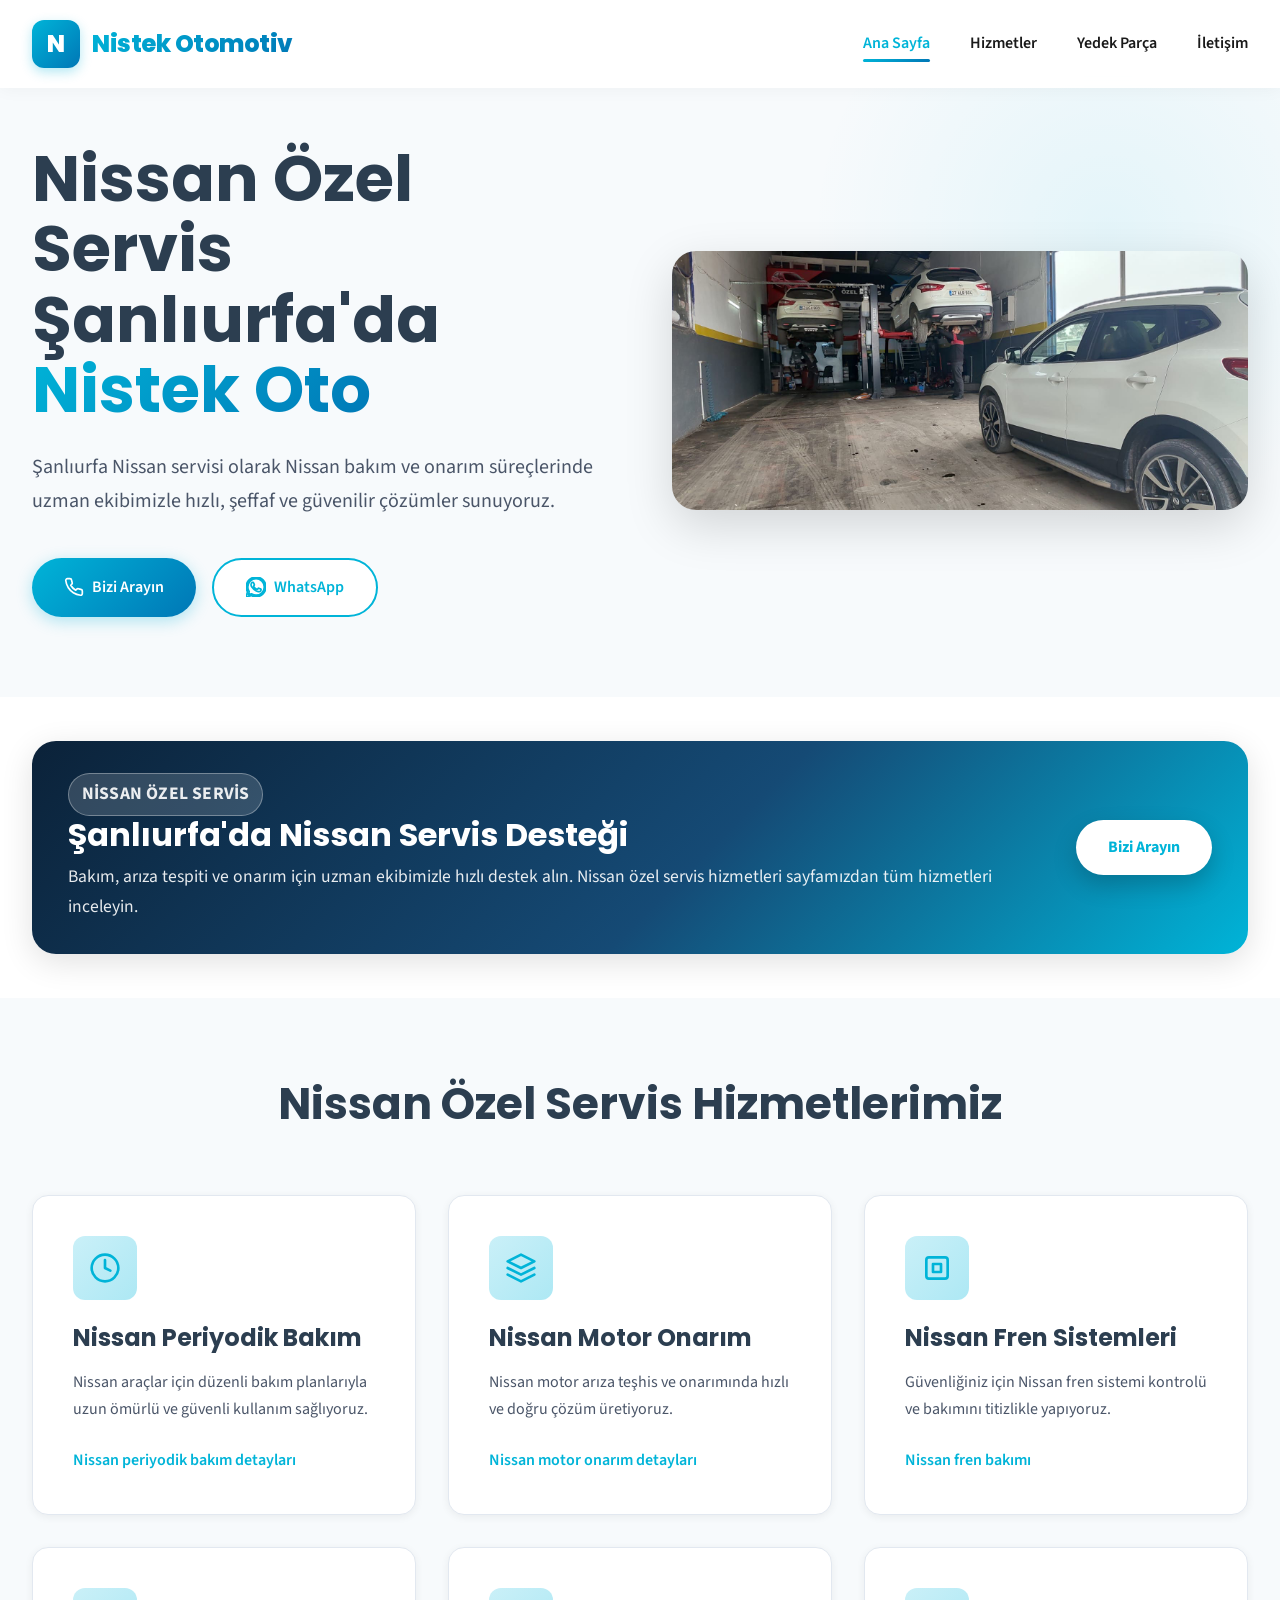
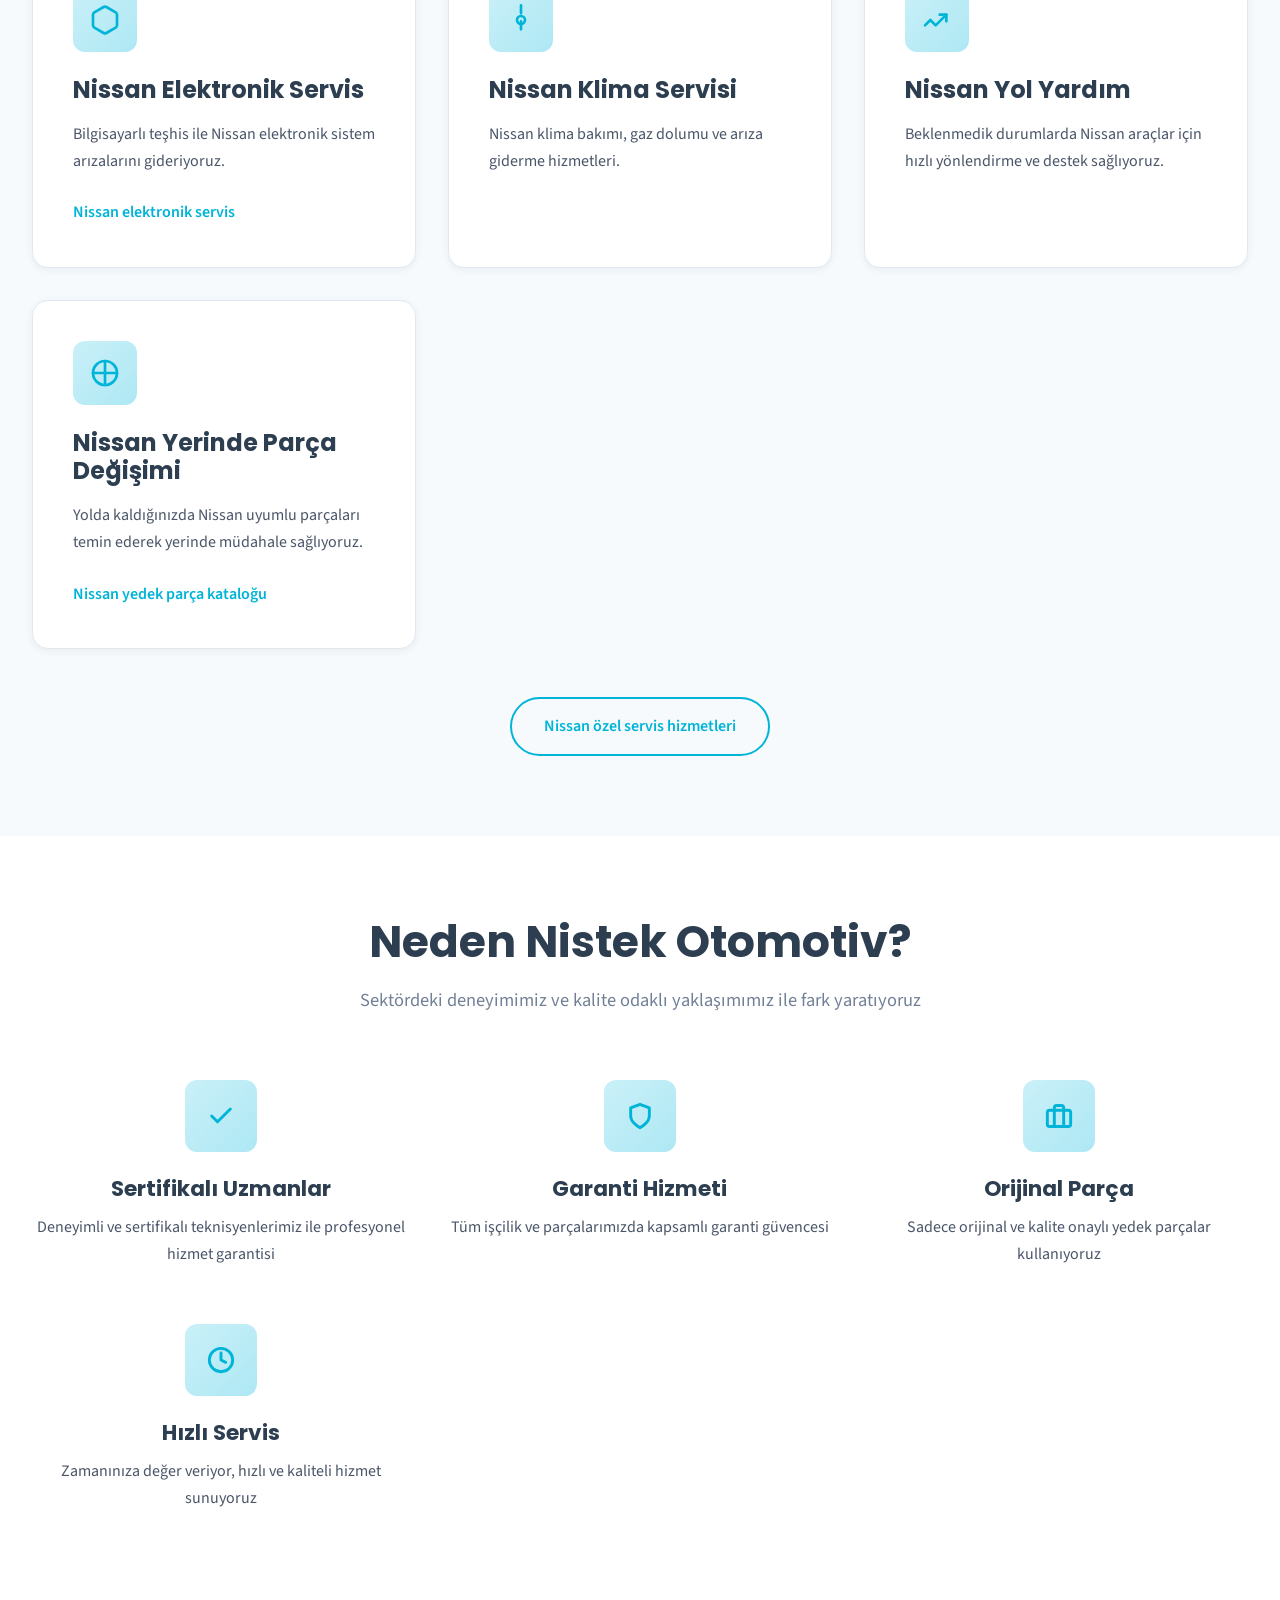
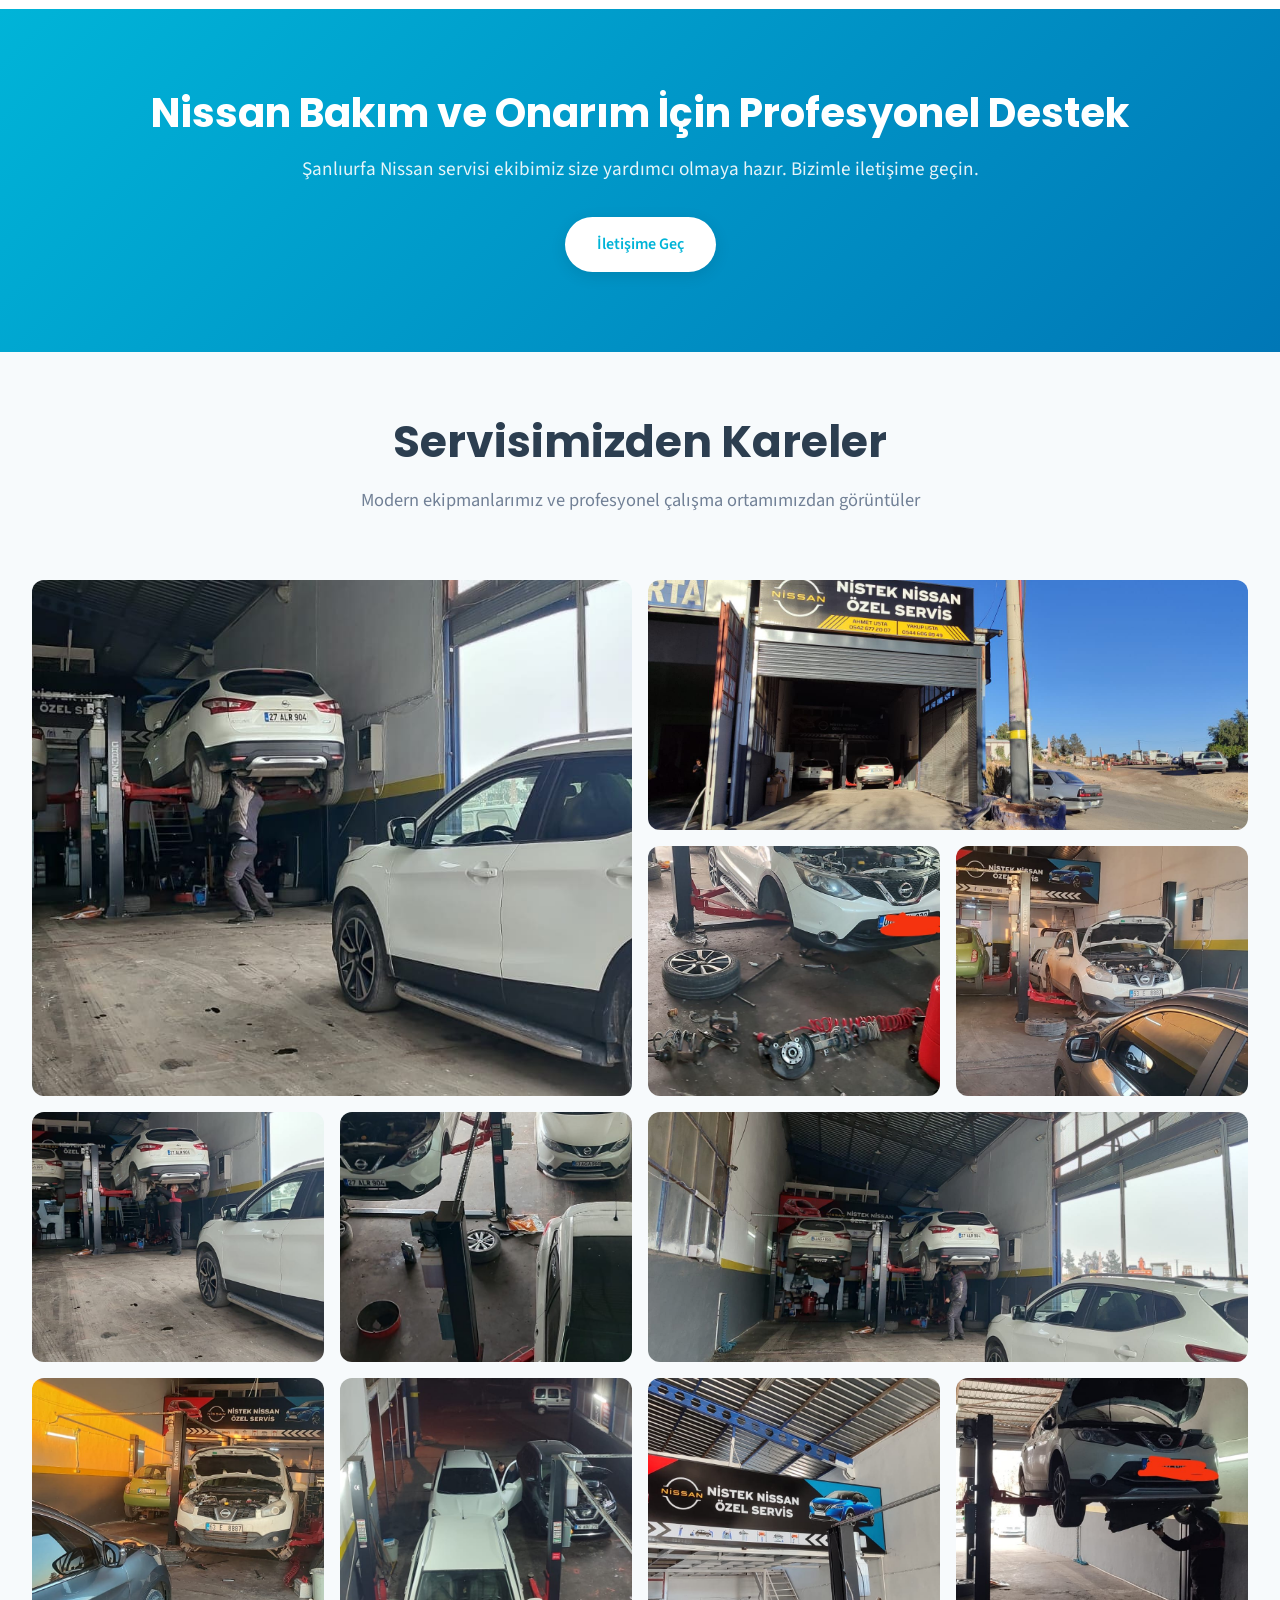
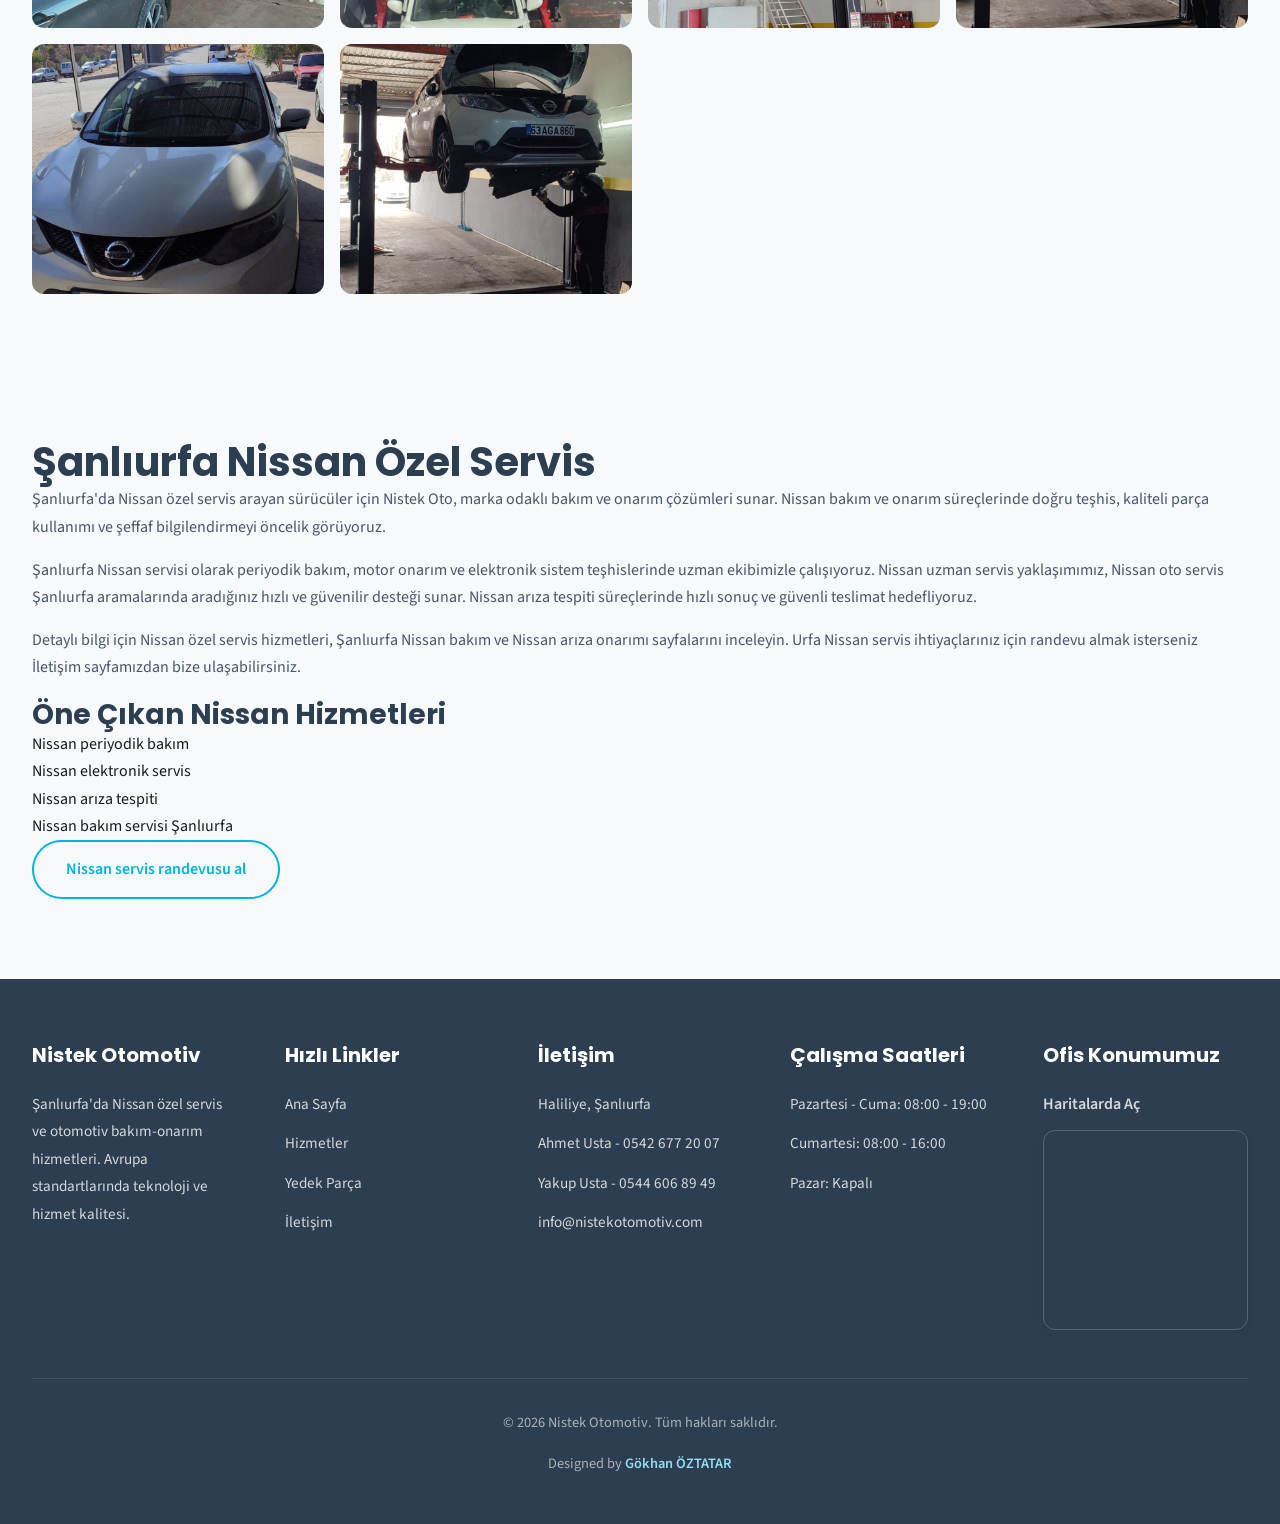
==== commit 2d71754b: "Add files via upload" ====
--- a/index.html
+++ b/index.html
@@ -3,8 +3,78 @@
 <head>
     <meta charset="UTF-8">
     <meta name="viewport" content="width=device-width, initial-scale=1.0">
-    <title>Nistek Otomotiv Servisi | Şanlıurfa</title>
-    <meta name="description" content="Şanlıurfa'nın en güvenilir otomotiv servisi. Avrupa standartlarında teknoloji ve uzman kadro ile araç bakım ve onarım hizmetleri.">
+    <title>Nissan Özel Servis Şanlıurfa | Nistek Oto</title>
+    <meta name="description" content="Şanlıurfa'da Nissan özel servis hizmeti. Periyodik bakım, arıza tespiti, motor onarım ve elektronik onarım hizmetleri için Nistek Oto.">
+    <script type="application/ld+json">
+        {
+            "@context": "https://schema.org",
+            "@graph": [
+                {
+                    "@type": "Organization",
+                    "name": "Nistek Oto",
+                    "alternateName": "Nistek Otomotiv",
+                    "description": "Şanlıurfa'da Nissan özel servis ve otomotiv bakım-onarım hizmeti.",
+                    "telephone": "+90 542 677 20 07",
+                    "email": "info@nistekotomotiv.com",
+                    "address": {
+                        "@type": "PostalAddress",
+                        "streetAddress": "Şanlıurfa Organize Sanayi Bölgesi",
+                        "addressLocality": "Haliliye",
+                        "addressRegion": "Şanlıurfa",
+                        "addressCountry": "TR"
+                    },
+                    "areaServed": {
+                        "@type": "City",
+                        "name": "Şanlıurfa"
+                    }
+                },
+                {
+                    "@type": "AutoRepair",
+                    "name": "Nistek Oto Nissan Özel Servis",
+                    "alternateName": "Nistek Otomotiv",
+                    "telephone": "+90 542 677 20 07",
+                    "email": "info@nistekotomotiv.com",
+                    "address": {
+                        "@type": "PostalAddress",
+                        "streetAddress": "Şanlıurfa Organize Sanayi Bölgesi",
+                        "addressLocality": "Haliliye",
+                        "addressRegion": "Şanlıurfa",
+                        "addressCountry": "TR"
+                    },
+                    "geo": {
+                        "@type": "GeoCoordinates",
+                        "latitude": 37.14650344848633,
+                        "longitude": 38.74141311645508
+                    },
+                    "openingHoursSpecification": [
+                        {
+                            "@type": "OpeningHoursSpecification",
+                            "dayOfWeek": ["Monday", "Tuesday", "Wednesday", "Thursday", "Friday"],
+                            "opens": "08:00",
+                            "closes": "19:00"
+                        },
+                        {
+                            "@type": "OpeningHoursSpecification",
+                            "dayOfWeek": "Saturday",
+                            "opens": "08:00",
+                            "closes": "16:00"
+                        }
+                    ],
+                    "areaServed": {
+                        "@type": "City",
+                        "name": "Şanlıurfa"
+                    },
+                    "hasMap": "https://www.google.com/maps?q=37.14650344848633,38.74141311645508&z=17&hl=tr",
+                    "serviceType": [
+                        "Nissan özel servis",
+                        "Nissan bakım ve onarım",
+                        "Nissan arıza tespiti",
+                        "Nissan elektronik servis"
+                    ]
+                }
+            ]
+        }
+    </script>
     <link href="https://fonts.googleapis.com/css2?family=Poppins:wght@300;400;500;600;700;800&family=Source+Sans+Pro:wght@300;400;600;700&display=swap" rel="stylesheet">
     <link rel="stylesheet" href="https://cdnjs.cloudflare.com/ajax/libs/font-awesome/6.5.0/css/all.min.css">
     <link rel="stylesheet" href="style.css">
@@ -43,10 +113,11 @@
         <div class="container">
             <div class="hero-content">
                 <h1 class="hero-title">
-                    Nistek Otomotiv<br>
+                    Nissan Özel Servis Şanlıurfa'da<br>
+                    <span class="gradient-text">Nistek Oto</span>
                 </h1>
                 <p class="hero-subtitle">
-                    Şanlıurfa'da deneyimli ekibiyle bakım, onarım ve yedek parça hizmeti sunan güvenilir otomotiv servisi
+                    Şanlıurfa Nissan servisi olarak Nissan bakım ve onarım süreçlerinde uzman ekibimizle hızlı, şeffaf ve güvenilir çözümler sunuyoruz.
                 </p>
                 <div class="hero-actions">
                     <a href="tel:+905426772007" class="btn btn-primary">
@@ -65,7 +136,7 @@
             </div>
             <div class="hero-image">
                 <div class="hero-image-wrapper">
-                    <img src="Fotoğraflar/Dükkan İçi Görsel (4).jpg" alt="Nistek Otomotiv Servisi - Dış Görünüm">
+                    <img src="Fotoğraflar/Dükkan İçi Görsel (4).jpg" alt="Nistek Oto Nissan özel servis atölyesi - Şanlıurfa">
                 </div>
             </div>
         </div>
@@ -76,9 +147,9 @@
         <div class="container">
             <div class="highlight-card">
                 <div class="highlight-content">
-                    <p class="highlight-kicker">Nistek İletişim</p>
-                    <h2>Hızlı Servis Desteği</h2>
-                    <p>Bakım, onarım ve parça ihtiyaçlarınız için uzman ekibimizle doğrudan iletişime geçin.</p>
+                    <p class="highlight-kicker">Nissan Özel Servis</p>
+                    <h2>Şanlıurfa'da Nissan Servis Desteği</h2>
+                    <p>Bakım, arıza tespiti ve onarım için uzman ekibimizle hızlı destek alın. <a href="hizmetler.html">Nissan özel servis hizmetleri</a> sayfamızdan tüm hizmetleri inceleyin.</p>
                 </div>
                 <a href="tel:+905426772007" class="btn btn-light highlight-action">Bizi Arayın</a>
             </div>
@@ -89,7 +160,7 @@
     <section class="services-preview">
         <div class="container">
             <div class="section-header">
-                <h2>Hizmetlerimiz</h2>
+                <h2>Nissan Özel Servis Hizmetlerimiz</h2>
             </div>
             <div class="services-grid">
                 <div class="service-card">
@@ -99,8 +170,9 @@
                             <path d="M12 6v6l4 2"/>
                         </svg>
                     </div>
-                    <h3>Periyodik Bakım</h3>
-                    <p>Aracınızın düzenli bakımı ile uzun ömürlü ve verimli kullanım sağlıyoruz.</p>
+                    <h3>Nissan Periyodik Bakım</h3>
+                    <p>Nissan araçlar için düzenli bakım planlarıyla uzun ömürlü ve güvenli kullanım sağlıyoruz.</p>
+                    <a class="service-link" href="nissan-periyodik-bakim.html">Nissan periyodik bakım detayları</a>
                 </div>
 
                 <div class="service-card">
@@ -110,8 +182,9 @@
                             <path d="M2 17l10 5 10-5M2 12l10 5 10-5"/>
                         </svg>
                     </div>
-                    <h3>Motor Onarım</h3>
-                    <p>Tüm marka ve modellerde uzman motor arıza teşhis ve onarım hizmeti.</p>
+                    <h3>Nissan Motor Onarım</h3>
+                    <p>Nissan motor arıza teşhis ve onarımında hızlı ve doğru çözüm üretiyoruz.</p>
+                    <a class="service-link" href="hizmetler.html#motor">Nissan motor onarım detayları</a>
                 </div>
 
                 <div class="service-card">
@@ -121,8 +194,9 @@
                             <rect x="9" y="9" width="6" height="6"/>
                         </svg>
                     </div>
-                    <h3>Fren Sistemleri</h3>
-                    <p>Güvenliğiniz önceliğimiz. Fren sistemi kontrolü ve bakımı.</p>
+                    <h3>Nissan Fren Sistemleri</h3>
+                    <p>Güvenliğiniz için Nissan fren sistemi kontrolü ve bakımını titizlikle yapıyoruz.</p>
+                    <a class="service-link" href="hizmetler.html#fren">Nissan fren bakımı</a>
                 </div>
 
                 <div class="service-card">
@@ -131,8 +205,9 @@
                             <path d="M21 16V8a2 2 0 0 0-1-1.73l-7-4a2 2 0 0 0-2 0l-7 4A2 2 0 0 0 3 8v8a2 2 0 0 0 1 1.73l7 4a2 2 0 0 0 2 0l7-4A2 2 0 0 0 21 16z"/>
                         </svg>
                     </div>
-                    <h3>Elektronik Sistemler</h3>
-                    <p>Bilgisayarlı teşhis ve elektronik sistem onarımı.</p>
+                    <h3>Nissan Elektronik Servis</h3>
+                    <p>Bilgisayarlı teşhis ile Nissan elektronik sistem arızalarını gideriyoruz.</p>
+                    <a class="service-link" href="nissan-elektronik-servis.html">Nissan elektronik servis</a>
                 </div>
 
                 <div class="service-card">
@@ -142,8 +217,8 @@
                             <path d="M12 1v6m0 6v6"/>
                         </svg>
                     </div>
-                    <h3>Klima Servisi</h3>
-                    <p>Klima bakımı, gaz dolumu ve arıza giderme hizmetleri.</p>
+                    <h3>Nissan Klima Servisi</h3>
+                    <p>Nissan klima bakımı, gaz dolumu ve arıza giderme hizmetleri.</p>
                 </div>
 
                 <div class="service-card">
@@ -153,8 +228,8 @@
                             <path d="M14 8h5v5"/>
                         </svg>
                     </div>
-                    <h3>Yol Yardım</h3>
-                    <p>Beklenmedik durumlarda hızlı yönlendirme ve yol yardım desteği.</p>
+                    <h3>Nissan Yol Yardım</h3>
+                    <p>Beklenmedik durumlarda Nissan araçlar için hızlı yönlendirme ve destek sağlıyoruz.</p>
                 </div>
 
                 <div class="service-card">
@@ -165,12 +240,13 @@
                             <circle cx="12" cy="12" r="9"/>
                         </svg>
                     </div>
-                    <h3>Yerinde Parça Değişimi</h3>
-                    <p>Aracınız yolda kaldığında gerekli yedek parçayı temin ederek yerinde müdahale sağlıyoruz.</p>
+                    <h3>Nissan Yerinde Parça Değişimi</h3>
+                    <p>Yolda kaldığınızda Nissan uyumlu parçaları temin ederek yerinde müdahale sağlıyoruz.</p>
+                    <a class="service-link" href="yedek-parca.html">Nissan yedek parça kataloğu</a>
                 </div>
             </div>
             <div class="section-cta">
-                <a href="hizmetler.html" class="btn btn-outline">Tüm Hizmetlerimiz</a>
+                <a href="hizmetler.html" class="btn btn-outline">Nissan özel servis hizmetleri</a>
             </div>
         </div>
     </section>
@@ -229,8 +305,8 @@
     <section class="cta-section">
         <div class="container">
             <div class="cta-content">
-                <h2>Aracınız için Profesyonel Bakım Zamanı</h2>
-                <p>Uzman kadromuz size yardımcı olmaya hazır. Bizimle iletişime geçin.</p>
+                <h2>Nissan Bakım ve Onarım İçin Profesyonel Destek</h2>
+                <p>Şanlıurfa Nissan servisi ekibimiz size yardımcı olmaya hazır. Bizimle iletişime geçin.</p>
                 <a href="iletisim.html" class="btn btn-light">İletişime Geç</a>
             </div>
         </div>
@@ -245,82 +321,105 @@
             </div>
             <div class="gallery-grid">
                 <div class="gallery-item gallery-item-large">
-                    <img src="Fotoğraflar/Dükkan İçi Görsel.jpg" alt="Nistek Otomotiv Servisi" loading="lazy">
+                    <img src="Fotoğraflar/Dükkan İçi Görsel.jpg" alt="Nistek Oto Nissan servis alanı - Şanlıurfa" loading="lazy">
                     <div class="gallery-overlay">
                         <span>Nistek Otomotiv</span>
                     </div>
                 </div>
                 <div class="gallery-item gallery-item-wide">
-                    <img src="Fotoğraflar/Dükkan Dışı Görsel.jpeg" alt="Nistek Otomotiv Dükkan Dışı Görünüm" loading="lazy">
+                    <img src="Fotoğraflar/Dükkan Dışı Görsel.jpeg" alt="Nistek Oto Nissan özel servis dış görünüm" loading="lazy">
                     <div class="gallery-overlay">
                         <span>Dükkan Dışı Görünüm</span>
                     </div>
                 </div>
                 <div class="gallery-item">
-                    <img src="Fotoğraflar/Dükkan İçi Görsel (2).jpg" alt="Servis İçi Genel Görünüm" loading="lazy">
+                    <img src="Fotoğraflar/Dükkan İçi Görsel (2).jpg" alt="Nissan servis içi genel görünüm" loading="lazy">
                     <div class="gallery-overlay">
                         <span>Servis Alanı</span>
                     </div>
                 </div>
                 <div class="gallery-item">
-                    <img src="Fotoğraflar/Dükkan İçi Görsel (3).jpg" alt="Nissan Qashqai Servisi" loading="lazy">
+                    <img src="Fotoğraflar/Dükkan İçi Görsel (3).jpg" alt="Nissan Qashqai servisi - Şanlıurfa" loading="lazy">
                     <div class="gallery-overlay">
                         <span>Nissan Qashqai Bakımı</span>
                     </div>
                 </div>
                 <div class="gallery-item">
-                    <img src="Fotoğraflar/Dükkan İçi Görsel (4).jpg" alt="Lift Üzerinde Araç Bakımı" loading="lazy">
+                    <img src="Fotoğraflar/Dükkan İçi Görsel (4).jpg" alt="Nissan bakım ve onarım çalışması" loading="lazy">
                     <div class="gallery-overlay">
                         <span>Profesyonel Bakım</span>
                     </div>
                 </div>
                 <div class="gallery-item">
-                    <img src="Fotoğraflar/Dükkan İçi Görsel (5).jpg" alt="Servis Çalışma Anı" loading="lazy">
+                    <img src="Fotoğraflar/Dükkan İçi Görsel (5).jpg" alt="Şanlıurfa Nissan servis çalışma anı" loading="lazy">
                     <div class="gallery-overlay">
                         <span>Çalışma Anı</span>
                     </div>
                 </div>
                 <div class="gallery-item gallery-item-wide">
-                    <img src="Fotoğraflar/e68a0f47-b4da-448a-b966-a22f13e64cfb.jpg" alt="Servis Genel Görünüm" loading="lazy">
+                    <img src="Fotoğraflar/e68a0f47-b4da-448a-b966-a22f13e64cfb.jpg" alt="Nissan servis genel görünüm" loading="lazy">
                     <div class="gallery-overlay">
                         <span>Modern Servis Alanı</span>
                     </div>
                 </div>
                 <div class="gallery-item">
-                    <img src="Fotoğraflar/Dükkan İçi Görsel (6).jpg" alt="Araç Kaldırma Sistemi" loading="lazy">
+                    <img src="Fotoğraflar/Dükkan İçi Görsel (6).jpg" alt="Nissan araç kaldırma sistemi" loading="lazy">
                     <div class="gallery-overlay">
                         <span>Hidrolik Lift Sistemi</span>
                     </div>
                 </div>
                 <div class="gallery-item">
-                    <img src="Fotoğraflar/Dükkan İçi Görsel (7).jpg" alt="Akşam Servis Çalışması" loading="lazy">
+                    <img src="Fotoğraflar/Dükkan İçi Görsel (7).jpg" alt="Nissan servis gece çalışması" loading="lazy">
                     <div class="gallery-overlay">
                         <span>Gece Mesaisi</span>
                     </div>
                 </div>
                 <div class="gallery-item">
-                    <img src="Fotoğraflar/Dükkan İçi Görsel (8).jpg" alt="Yukarıdan Servis Görünümü" loading="lazy">
+                    <img src="Fotoğraflar/Dükkan İçi Görsel (8).jpg" alt="Nissan servis yukarıdan görünüm" loading="lazy">
                     <div class="gallery-overlay">
                         <span>Servis Panorama</span>
                     </div>
                 </div>
                 <div class="gallery-item">
-                    <img src="Fotoğraflar/Dükkan İçi Görsel (9).jpg" alt="Motor Tamiri" loading="lazy">
+                    <img src="Fotoğraflar/Dükkan İçi Görsel (9).jpg" alt="Nissan motor tamiri" loading="lazy">
                     <div class="gallery-overlay">
                         <span>Motor Onarımı</span>
                     </div>
                 </div>
                 <div class="gallery-item">
-                    <img src="Fotoğraflar/Dükkan İçi Görsel (10).jpg" alt="Servis İç Mekan" loading="lazy">
+                    <img src="Fotoğraflar/Dükkan İçi Görsel (10).jpg" alt="Nissan servis iç mekan" loading="lazy">
                     <div class="gallery-overlay">
                         <span>İç Mekan</span>
                     </div>
                 </div>
                 <div class="gallery-item">
-                    <img src="Fotoğraflar/Dükkan İçi Görsel (11).jpg" alt="Nissan Qashqai" loading="lazy">
+                    <img src="Fotoğraflar/Dükkan İçi Görsel (11).jpg" alt="Nissan Qashqai bakım alanı" loading="lazy">
                     <div class="gallery-overlay">
                         <span>Nissan Qashqai</span>
                     </div>
+                </div>
+            </div>
+        </div>
+    </section>
+
+    <section class="seo-section" id="sanliurfa-nissan-ozel-servis">
+        <div class="container">
+            <div class="seo-grid">
+                <div class="seo-content">
+                    <h2>Şanlıurfa Nissan Özel Servis</h2>
+                    <p>Şanlıurfa'da Nissan özel servis arayan sürücüler için Nistek Oto, marka odaklı bakım ve onarım çözümleri sunar. Nissan bakım ve onarım süreçlerinde doğru teşhis, kaliteli parça kullanımı ve şeffaf bilgilendirmeyi öncelik görüyoruz.</p>
+                    <p>Şanlıurfa Nissan servisi olarak periyodik bakım, motor onarım ve elektronik sistem teşhislerinde uzman ekibimizle çalışıyoruz. Nissan uzman servis yaklaşımımız, Nissan oto servis Şanlıurfa aramalarında aradığınız hızlı ve güvenilir desteği sunar. Nissan arıza tespiti süreçlerinde hızlı sonuç ve güvenli teslimat hedefliyoruz.</p>
+                    <p>Detaylı bilgi için <a href="hizmetler.html">Nissan özel servis hizmetleri</a>, <a href="nissan-bakim.html">Şanlıurfa Nissan bakım</a> ve <a href="nissan-ariza-tespiti.html">Nissan arıza onarımı</a> sayfalarını inceleyin. Urfa Nissan servis ihtiyaçlarınız için randevu almak isterseniz <a href="iletisim.html">İletişim</a> sayfamızdan bize ulaşabilirsiniz.</p>
+                </div>
+                <div class="seo-links">
+                    <h3>Öne Çıkan Nissan Hizmetleri</h3>
+                    <ul>
+                        <li><a href="nissan-periyodik-bakim.html">Nissan periyodik bakım</a></li>
+                        <li><a href="nissan-elektronik-servis.html">Nissan elektronik servis</a></li>
+                        <li><a href="nissan-ariza-tespiti.html">Nissan arıza tespiti</a></li>
+                        <li><a href="nissan-bakim.html">Nissan bakım servisi Şanlıurfa</a></li>
+                    </ul>
+                    <a href="iletisim.html" class="btn btn-outline">Nissan servis randevusu al</a>
                 </div>
             </div>
         </div>
@@ -332,7 +431,7 @@
             <div class="footer-grid">
                 <div class="footer-col">
                     <h4>Nistek Otomotiv</h4>
-                    <p>Şanlıurfa'da güvenilir otomotiv servisi. Avrupa standartlarında teknoloji ve hizmet kalitesi.</p>
+                    <p>Şanlıurfa'da Nissan özel servis ve otomotiv bakım-onarım hizmetleri. Avrupa standartlarında teknoloji ve hizmet kalitesi.</p>
                 </div>
                 <div class="footer-col">
                     <h4>Hızlı Linkler</h4>
